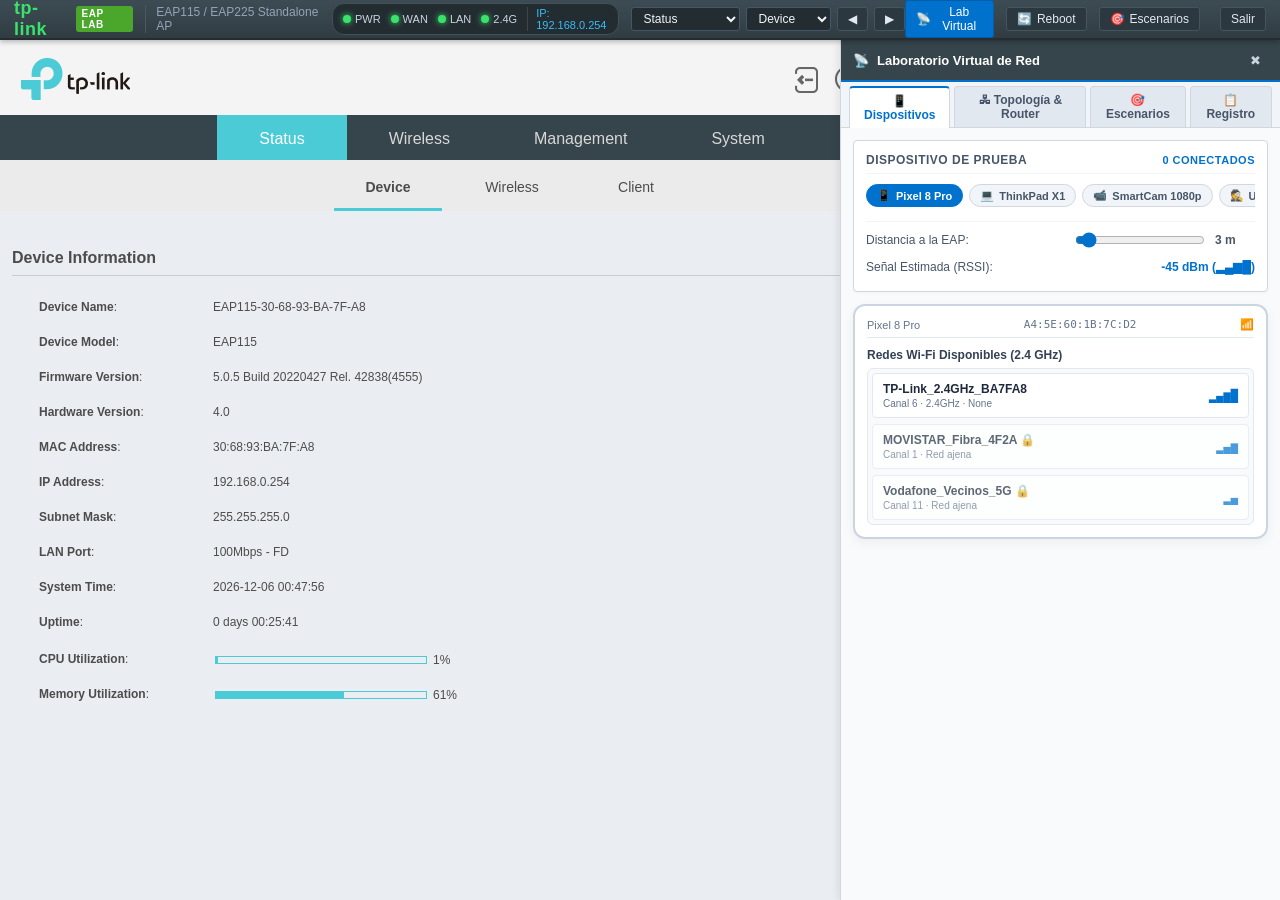
==== index.html @ 1182347f "Initial commit: TP-Link EAP Virtual Wireless Lab & Simulator (GitHub Pages ready)" ====
<!DOCTYPE html>
<html lang="es">
<head>
  <meta charset="utf-8">
  <title>TP-Link EAP Management &amp; Virtual Wireless Lab</title>
  <meta name="viewport" content="width=device-width, initial-scale=1">
  <link rel="stylesheet" href="simulator.css">
  <meta name="description" content="Simulador interactivo completo de Punto de Acceso TP-Link EAP con laboratorio de red virtual, clientes Wi-Fi, topología y diagnóstico.">
</head>
<body>

  <!-- =========================================================================
       Top Management Bar (TP-Link Omada Style)
       ========================================================================= -->
  <header id="top-bar">
    <div class="brand-section">
      <div class="brand-logo">
        <span style="color:#39e36b;font-size:18px;">tp-link</span>
        <span class="logo-badge">EAP LAB</span>
      </div>
      <div class="model-badge">EAP115 / EAP225 Standalone AP</div>
    </div>

    <!-- Center LED cluster & Live status -->
    <div class="bar-center">
      <div class="led-cluster" title="Estado de LEDs del Hardware EAP y Router">
        <div class="led-item"><i class="led-dot green" id="led-pwr"></i> PWR</div>
        <div class="led-item"><i class="led-dot green" id="led-wan"></i> WAN</div>
        <div class="led-item"><i class="led-dot green" id="led-lan"></i> LAN</div>
        <div class="led-item"><i class="led-dot green" id="led-wifi"></i> 2.4G</div>
        <div class="led-item" style="border-left:1px solid #444;padding-left:8px;color:#38bdf8;" id="bar-ap-ip">IP: 192.168.0.254</div>
      </div>

      <!-- Quick Page Navigation Dropdowns -->
      <div class="nav-controls">
        <select id="sel-group" class="top-select" title="Seleccionar Grupo de Configuración"></select>
        <select id="sel-page" class="top-select" title="Seleccionar Página"></select>
        <button id="btn-prev-page" class="top-btn" title="Página Anterior">◀</button>
        <button id="btn-next-page" class="top-btn" title="Página Siguiente">▶</button>
      </div>
    </div>

    <!-- Right Actions -->
    <div class="brand-section">
      <button id="btn-toggle-sim" class="top-btn primary" title="Alternar panel del Laboratorio Virtual">
        <span>📡</span> <span>Lab Virtual</span>
      </button>
      <button id="btn-top-reboot" class="top-btn" title="Reiniciar Punto de Acceso">
        <span>🔄</span> <span>Reboot</span>
      </button>
      <button id="btn-scenarios" class="top-btn" title="Cargar Escenarios Predefinidos">
        <span>🎯</span> <span>Escenarios</span>
      </button>
      <button id="btn-logout" class="top-btn danger" style="margin-left:8px;" title="Cerrar sesión de administración">
        <span>Salir</span>
      </button>
    </div>
  </header>

  <!-- =========================================================================
       Main Application Container
       ========================================================================= -->
  <main id="app-container">
    <!-- EAP Original Web Interface Viewport -->
    <section id="eap-frame-container">
      <iframe id="eap-frame" title="TP-Link EAP Management Console" sandbox="allow-scripts allow-same-origin allow-forms allow-modals"></iframe>
    </section>

    <!-- Virtual Wireless Lab & Simulator Side Panel -->
    <aside id="sim-container">
      <!-- Simulator Header -->
      <div class="sim-header">
        <div class="sim-title">
          <span>📡</span>
          <span>Laboratorio Virtual de Red</span>
        </div>
        <div class="sim-header-actions">
          <button id="sim-btn-collapse" class="sim-icon-btn" title="Ocultar panel">✖</button>
        </div>
      </div>

      <!-- Simulator Tabs -->
      <nav class="sim-tabs">
        <button class="sim-tab-btn active" data-tab="clients">📱 Dispositivos</button>
        <button class="sim-tab-btn" data-tab="topology">🖧 Topología &amp; Router</button>
        <button class="sim-tab-btn" data-tab="scenarios">🎯 Escenarios</button>
        <button class="sim-tab-btn" data-tab="logs">📋 Registro</button>
      </nav>

      <!-- Simulator Body Content -->
      <div class="sim-body">
        
        <!-- ===================================================================
             TAB 1: CLIENTS & VIRTUAL DEVICES
             =================================================================== -->
        <div id="tab-clients" class="tab-pane active">
          <!-- Device Pills Selector -->
          <div class="sim-card">
            <div class="sim-card-header">
              <span>Dispositivo de Prueba</span>
              <span id="badge-active-clients" style="color:var(--tpl-primary);font-size:11px;">0 Conectados</span>
            </div>
            <div class="dev-selector" id="dev-pills-container">
              <!-- Rendered dynamically -->
            </div>

            <!-- Distance Slider for selected device -->
            <div class="sim-row" style="margin-top:6px;border-top:1px solid #f1f5f9;padding-top:8px;">
              <span>Distancia a la EAP:</span>
              <div style="display:flex;align-items:center;gap:8px;">
                <input type="range" id="dev-distance-slider" min="1" max="40" value="3" class="sim-range">
                <span id="dev-distance-val" style="font-weight:bold;width:40px;">3 m</span>
              </div>
            </div>
            <div class="sim-row">
              <span>Señal Estimada (RSSI):</span>
              <span id="dev-rssi-val" style="font-weight:bold;color:var(--tpl-primary);">-42 dBm (100%)</span>
            </div>
          </div>

          <!-- Virtual Phone / Client Screen -->
          <div class="virtual-phone" style="margin-top:12px;">
            <div class="phone-status-bar">
              <span id="vphone-name">Pixel 8 Pro</span>
              <span id="vphone-mac" style="font-family:monospace;">A4:5E:60:1B:7C:D2</span>
              <span id="vphone-wifi-icon">📶</span>
            </div>

            <div style="font-size:12px;font-weight:bold;margin-bottom:6px;color:#334155;">
              Redes Wi-Fi Disponibles (2.4 GHz)
            </div>

            <!-- WiFi Networks List -->
            <div class="wifi-list" id="wifi-networks-list">
              <!-- Populated dynamically -->
            </div>

            <!-- Selected Network Connection Card -->
            <div id="conn-details-card" class="conn-card status-warn" style="display:none;margin-top:10px;">
              <!-- Populated dynamically -->
            </div>

            <!-- Diagnostic Utilities: Ping & Speed Test -->
            <div id="dev-diag-box" style="margin-top:12px;display:none;">
              <div class="sim-card-header">
                <span>Herramientas de Diagnóstico</span>
              </div>
              <div class="diag-actions">
                <button id="btn-ping-gw" class="sim-btn" title="Ping al Gateway 192.168.0.1">Ping Router</button>
                <button id="btn-ping-ap" class="sim-btn" title="Ping a la EAP 192.168.0.254">Ping EAP</button>
                <button id="btn-ping-inet" class="sim-btn" title="Ping a Internet 8.8.8.8">Ping 8.8.8.8</button>
                <button id="btn-speedtest" class="sim-btn green" title="Test de velocidad">Speedtest</button>
              </div>
              <div id="diag-output-box" class="sim-log-wrap" style="margin-top:8px;display:none;"></div>
            </div>
          </div>
        </div>

        <!-- ===================================================================
             TAB 2: TOPOLOGY & ROUTER GATEWAY
             =================================================================== -->
        <div id="tab-topology" class="tab-pane" style="display:none;">
          <div class="sim-card">
            <div class="sim-card-header">
              <span>Topología del Laboratorio</span>
            </div>
            <div class="topology-wrap" id="topology-diagram">
              <!-- SVG Topology Diagram will be rendered dynamically -->
            </div>
          </div>

          <div class="sim-card" style="margin-top:12px;">
            <div class="sim-card-header">
              <span>Configuración del Router (Gateway)</span>
            </div>
            <div class="sim-row">
              <span>IP del Router (Gateway):</span>
              <input type="text" id="rt-ip-input" class="sim-input" style="width:130px;" value="192.168.0.1">
            </div>
            <div class="sim-row">
              <span>Enlace WAN (Internet):</span>
              <label style="display:flex;align-items:center;gap:6px;cursor:pointer;">
                <input type="checkbox" id="rt-wan-toggle" checked> <b id="rt-wan-status" style="color:var(--tpl-green);">Online</b>
              </label>
            </div>
            <div class="sim-row">
              <span>Servidor DHCP:</span>
              <label style="display:flex;align-items:center;gap:6px;cursor:pointer;">
                <input type="checkbox" id="rt-dhcp-toggle" checked> <b id="rt-dhcp-status" style="color:var(--tpl-green);">Habilitado</b>
              </label>
            </div>
            <div class="sim-row">
              <span>VLANs en Enlace Troncal:</span>
              <input type="text" id="rt-vlan-input" class="sim-input" style="width:130px;" value="0, 1, 10, 20">
            </div>
            <div style="margin-top:10px;text-align:right;">
              <button id="btn-save-router" class="sim-btn primary">Guardar Parámetros</button>
            </div>
          </div>
        </div>

        <!-- ===================================================================
             TAB 3: PRESET SCENARIOS
             =================================================================== -->
        <div id="tab-scenarios" class="tab-pane" style="display:none;">
          <div class="sim-card">
            <div class="sim-card-header">
              <span>Escenarios Prácticos de Laboratorio</span>
            </div>
            <p style="font-size:12px;color:#64748b;margin:0 0 10px;">
              Seleccione un escenario para aplicar instantáneamente topologías reales de aprendizaje o diagnóstico:
            </p>
            <div id="scenarios-list" style="display:flex;flex-direction:column;gap:8px;">
              <!-- Populated dynamically -->
            </div>
          </div>
        </div>

        <!-- ===================================================================
             TAB 4: SYSLOG & EVENT STREAM
             =================================================================== -->
        <div id="tab-logs" class="tab-pane" style="display:none;">
          <div class="sim-card">
            <div class="sim-card-header">
              <span>Registro de Eventos en Tiempo Real</span>
              <button id="btn-clear-sim-logs" class="sim-btn" style="padding:2px 8px;font-size:10px;">Limpiar</button>
            </div>
            <div class="sim-log-wrap" id="sim-live-log-box" style="max-height:340px;">
              <!-- Populated dynamically -->
            </div>
          </div>
        </div>

      </div>
    </aside>
  </main>

  <!-- Floating Pill button to reopen simulator when collapsed -->
  <button id="sim-toggle-pill">
    <span>📡</span>
    <span>Abrir Lab Virtual</span>
    <span id="pill-client-count" style="background:#fff;color:var(--tpl-primary);border-radius:10px;padding:1px 6px;font-size:11px;">0</span>
  </button>

  <!-- =========================================================================
       Rebooting Progress Modal (TP-Link Look)
       ========================================================================= -->
  <div id="reboot-modal-overlay" class="tpl-modal-overlay" style="display:none;">
    <div class="tpl-modal" style="width:440px;">
      <div class="tpl-modal-header">
        <span>Reiniciando el Punto de Acceso...</span>
      </div>
      <div class="tpl-modal-body reboot-progress-wrap">
        <p style="margin:0 0 8px;font-weight:600;color:#333;">Espere mientras el dispositivo se reinicia.</p>
        <p style="margin:0;font-size:12px;color:#666;">No apague el equipo durante este proceso.</p>
        <div class="reboot-bar-container">
          <div class="reboot-bar-val" id="reboot-progress-bar"></div>
        </div>
        <div id="reboot-percent-text" style="font-weight:bold;color:var(--tpl-primary);font-size:13px;">0%</div>
      </div>
    </div>
  </div>

  <!-- =========================================================================
       Authentication Login Overlay
       ========================================================================= -->
  <div id="auth-overlay" style="display:none;">
    <div class="auth-card">
      <div class="auth-card-head">
        <span style="font-size:20px;">🛡️</span>
        <div>
          <div style="font-weight:bold;font-size:15px;">TP-Link EAP Management</div>
          <div style="font-size:11px;color:#94a3b8;">Inicio de sesión seguro</div>
        </div>
      </div>
      <div class="auth-card-body">
        <div class="auth-input-group">
          <label for="auth-username">Usuario:</label>
          <input type="text" id="auth-username" value="admin" autocomplete="off">
        </div>
        <div class="auth-input-group">
          <label for="auth-password">Contraseña:</label>
          <input type="password" id="auth-password" value="admin">
        </div>
        <div id="auth-msg" class="auth-msg"></div>
        <div class="auth-actions">
          <button id="btn-login" class="sim-btn primary" style="flex:1;padding:8px;">Iniciar Sesión</button>
        </div>
        <div style="margin-top:12px;font-size:11px;color:#64748b;text-align:center;">
          Credenciales predeterminadas: <b>admin / admin</b>
        </div>
      </div>
    </div>
  </div>

  <!-- Load EAP Raw Pages and Simulator Core -->
  <script src="eap_pages.js"></script>
  <script src="simulator.js"></script>

  <!-- =========================================================================
       Main Application Orchestrator Script
       ========================================================================= -->
  <script>
    (function() {
      'use strict';

      const EAP = window.EAPEngine;
      const P = window.EAP_PAGES || [];

      let currentPageIndex = 0;
      let activeClientId = 'phone';

      const iframe = document.getElementById('eap-frame');
      const selGroup = document.getElementById('sel-group');
      const selPage = document.getElementById('sel-page');
      const simContainer = document.getElementById('sim-container');
      const simTogglePill = document.getElementById('sim-toggle-pill');

      // -----------------------------------------------------------------------
      // 1. Navigation Setup
      // -----------------------------------------------------------------------
      const groups = [];
      P.forEach(p => {
        if (!groups.includes(p.g)) groups.push(p.g);
      });

      groups.forEach(g => {
        const opt = document.createElement('option');
        opt.value = g;
        opt.textContent = g;
        selGroup.appendChild(opt);
      });

      function populatePagesDropdown(group) {
        selPage.innerHTML = '';
        P.forEach((p, idx) => {
          if (p.g === group) {
            const opt = document.createElement('option');
            opt.value = idx;
            opt.textContent = p.n;
            selPage.appendChild(opt);
          }
        });
      }

      function navigateToPage(idx) {
        if (idx < 0 || idx >= P.length) return;
        currentPageIndex = idx;
        const page = P[idx];

        selGroup.value = page.g;
        populatePagesDropdown(page.g);
        selPage.value = idx;

        // Inject the page HTML along with our dynamic bridge script
        const rawHtml = page.h;
        const bridgeScript = `<script>window.__PAGE_INDEX = ${idx}; ${EAP.getIframeEngineScript()}<\/script>`;

        const closingBodyIdx = rawHtml.lastIndexOf('</body>');
        const enrichedHtml = closingBodyIdx < 0
          ? rawHtml + bridgeScript
          : rawHtml.slice(0, closingBodyIdx) + bridgeScript + rawHtml.slice(closingBodyIdx);

        iframe.srcdoc = enrichedHtml;
        try {
          history.replaceState(null, '', '#' + idx);
        } catch(e) {}
      }

      window.navigateToPage = navigateToPage;

      selGroup.onchange = () => {
        const firstIdx = P.findIndex(p => p.g === selGroup.value);
        if (firstIdx >= 0) navigateToPage(firstIdx);
      };

      selPage.onchange = () => {
        navigateToPage(parseInt(selPage.value, 10));
      };

      document.getElementById('btn-prev-page').onclick = () => navigateToPage(currentPageIndex - 1);
      document.getElementById('btn-next-page').onclick = () => navigateToPage(currentPageIndex + 1);

      // -----------------------------------------------------------------------
      // 2. Simulator Panel & Tabs Toggle
      // -----------------------------------------------------------------------
      function toggleSimulator(show) {
        const willShow = show !== undefined ? show : simContainer.classList.contains('collapsed');
        if (willShow) {
          simContainer.classList.remove('collapsed');
          simTogglePill.classList.remove('visible');
        } else {
          simContainer.classList.add('collapsed');
          simTogglePill.classList.add('visible');
        }
      }

      document.getElementById('btn-toggle-sim').onclick = () => toggleSimulator();
      document.getElementById('sim-btn-collapse').onclick = () => toggleSimulator(false);
      simTogglePill.onclick = () => toggleSimulator(true);

      const tabButtons = document.querySelectorAll('.sim-tab-btn');
      const tabPanes = document.querySelectorAll('.tab-pane');

      tabButtons.forEach(btn => {
        btn.onclick = () => {
          tabButtons.forEach(b => b.classList.remove('active'));
          tabPanes.forEach(p => p.style.display = 'none');

          btn.classList.add('active');
          const targetTab = btn.dataset.tab;
          const targetPane = document.getElementById('tab-' + targetTab);
          if (targetPane) targetPane.style.display = 'block';
        };
      });

      // -----------------------------------------------------------------------
      // 3. Render Virtual Devices (Tab 1)
      // -----------------------------------------------------------------------
      function renderDeviceSelector() {
        const state = EAP.getState();
        const container = document.getElementById('dev-pills-container');
        container.innerHTML = '';

        state.clients.forEach(c => {
          const pill = document.createElement('button');
          pill.className = `dev-pill ${c.id === activeClientId ? 'active' : ''} ${c.status === 'connected' ? 'connected' : ''}`;
          const icon = c.type === 'phone' ? '📱' : c.type === 'laptop' ? '💻' : c.type === 'iot' ? '📹' : '🕵️';
          pill.innerHTML = `<span>${icon}</span> <span>${c.name}</span>`;
          pill.onclick = () => {
            activeClientId = c.id;
            renderDeviceSelector();
            renderSelectedDeviceView();
          };
          container.appendChild(pill);
        });

        // Add client button
        const addPill = document.createElement('button');
        addPill.className = 'dev-pill';
        addPill.innerHTML = `<span>➕</span> <span>Añadir</span>`;
        addPill.onclick = () => {
          const name = prompt('Nombre del nuevo dispositivo:', 'Dispositivo-Wifi');
          if (!name) return;
          const randomMac = '52:54:00:' + Array.from({length:3}, () => Math.floor(Math.random()*256).toString(16).padStart(2,'0').toUpperCase()).join(':');
          state.clients.push({
            id: 'dev-' + Date.now(),
            name: name,
            type: 'phone',
            mac: randomMac,
            distance: 4,
            connectedSSID: null,
            ip: null,
            status: 'disconnected'
          });
          EAP.persistState();
          EAP.triggerSync();
        };
        container.appendChild(addPill);
      }

      function renderSelectedDeviceView() {
        const state = EAP.getState();
        const client = state.clients.find(c => c.id === activeClientId) || state.clients[0];
        if (!client) return;
        activeClientId = client.id;

        document.getElementById('vphone-name').textContent = client.name;
        document.getElementById('vphone-mac').textContent = client.mac;

        // Distance & RSSI
        const distSlider = document.getElementById('dev-distance-slider');
        const distVal = document.getElementById('dev-distance-val');
        const rssiVal = document.getElementById('dev-rssi-val');

        distSlider.value = client.distance;
        distVal.textContent = client.distance + ' m';
        const rssi = EAP.calcRSSI(client.distance);
        const bars = EAP.getSignalBars(rssi);
        const barIcons = [' ', '▂', '▂▄', '▂▄▆', '▂▄▆█'][bars];
        rssiVal.textContent = `${rssi} dBm (${barIcons})`;

        distSlider.oninput = () => {
          client.distance = parseInt(distSlider.value, 10);
          distVal.textContent = client.distance + ' m';
          const r = EAP.calcRSSI(client.distance);
          const b = EAP.getSignalBars(r);
          rssiVal.textContent = `${r} dBm (${[' ', '▂', '▂▄', '▂▄▆', '▂▄▆█'][b]})`;
          EAP.persistState();
          if (client.status === 'connected' && r < -85) {
            EAP.reevaluateAllClients();
          }
        };

        // Render Wi-Fi Scan list
        const wifiList = document.getElementById('wifi-networks-list');
        wifiList.innerHTML = '';

        // Add EAP broadcasted SSIDs
        const broadcastedSSIDs = state.wireless.ssids.filter(s => s.bcast && state.wireless.radio24);
        
        broadcastedSSIDs.forEach(s => {
          const isConnected = client.connectedSSID === s.name && (client.status === 'connected' || client.status === 'noinet');
          const item = document.createElement('div');
          item.className = `wifi-item ${isConnected ? 'connected' : ''}`;
          item.innerHTML = `
            <div class="ssid-info">
              <span class="ssid-name">
                ${isConnected ? '<b style="color:var(--tpl-green)">✓</b> ' : ''}${s.name}
                ${s.sec !== 'None' ? '🔒' : ''}
              </span>
              <span class="ssid-extra">Canal ${state.wireless.channel} · 2.4GHz · ${s.sec} ${s.vlan ? '· VLAN ' + s.vlan : ''}</span>
            </div>
            <div class="wifi-signal-bars" title="Señal">${barIcons}</div>
          `;
          item.onclick = () => promptConnectToSSID(client, s);
          wifiList.appendChild(item);
        });

        // Add Simulated Neighbor Networks for realism
        const neighborNetworks = [
          { name: 'MOVISTAR_Fibra_4F2A', sec: 'WPA2', bars: '▂▄▆', channel: 1 },
          { name: 'Vodafone_Vecinos_5G', sec: 'WPA2', bars: '▂▄', channel: 11 }
        ];
        neighborNetworks.forEach(n => {
          const item = document.createElement('div');
          item.className = 'wifi-item';
          item.style.opacity = '0.7';
          item.innerHTML = `
            <div class="ssid-info">
              <span class="ssid-name">${n.name} 🔒</span>
              <span class="ssid-extra">Canal ${n.channel} · Red ajena</span>
            </div>
            <div class="wifi-signal-bars">${n.bars}</div>
          `;
          item.onclick = () => alert('Esta es una red externa de prueba fuera del alcance de la EAP.');
          wifiList.appendChild(item);
        });

        // Connection Details Card
        const connCard = document.getElementById('conn-details-card');
        const diagBox = document.getElementById('dev-diag-box');

        if (client.status === 'connected') {
          connCard.style.display = 'block';
          connCard.className = 'conn-card status-ok';
          connCard.innerHTML = `
            <div style="display:flex;justify-content:space-between;align-items:center;">
              <b>🟢 Conectado a "${client.connectedSSID}"</b>
              <button class="sim-btn danger" style="padding:2px 8px;font-size:11px;" id="btn-disconnect-active">Desconectar</button>
            </div>
            <div class="conn-stats-grid">
              <div class="conn-stat-item"><span>IP Asignada:</span> <b>${client.ip}</b></div>
              <div class="conn-stat-item"><span>Gateway:</span> <b>${client.gateway}</b></div>
              <div class="conn-stat-item"><span>Velocidad:</span> <b>${EAP.calcRate(rssi)}</b></div>
              <div class="conn-stat-item"><span>Tráfico:</span> <b>${EAP.formatBytes(client.rxBytes + client.txBytes)}</b></div>
            </div>
          `;
          diagBox.style.display = 'block';
          document.getElementById('btn-disconnect-active').onclick = () => {
            EAP.disconnectClient(client.id);
          };
        } else if (client.status === 'noinet') {
          connCard.style.display = 'block';
          connCard.className = 'conn-card status-warn';
          connCard.innerHTML = `
            <div style="display:flex;justify-content:space-between;align-items:center;">
              <b>🟡 Conectado sin Internet (WAN Caída)</b>
              <button class="sim-btn danger" style="padding:2px 8px;font-size:11px;" id="btn-disconnect-active">Desconectar</button>
            </div>
            <div style="font-size:11px;margin-top:4px;">IP: ${client.ip} · La LAN funciona pero no hay salida WAN en el router.</div>
          `;
          diagBox.style.display = 'block';
          document.getElementById('btn-disconnect-active').onclick = () => EAP.disconnectClient(client.id);
        } else if (client.status === 'noip' || client.status === 'blocked' || client.status === 'fail') {
          connCard.style.display = 'block';
          connCard.className = 'conn-card status-fail';
          connCard.innerHTML = `
            <b>🔴 Fallo de Conexión</b>
            <div style="font-size:11px;margin-top:4px;">${client.lastError || 'No se pudo establecer la conexión'}</div>
          `;
          diagBox.style.display = 'none';
        } else {
          connCard.style.display = 'none';
          diagBox.style.display = 'none';
        }

        // Active clients counter badge
        const connectedCount = state.clients.filter(c => c.status === 'connected' || c.status === 'noinet').length;
        document.getElementById('badge-active-clients').textContent = `${connectedCount} Conectado${connectedCount === 1 ? '' : 's'}`;
        document.getElementById('pill-client-count').textContent = connectedCount;
      }

      function promptConnectToSSID(client, ssid) {
        if (client.status === 'connected' && client.connectedSSID === ssid.name) {
          if (confirm(`El dispositivo ya está conectado a "${ssid.name}". ¿Desea desconectarlo?`)) {
            EAP.disconnectClient(client.id);
          }
          return;
        }

        let enteredPassword = '';
        if (ssid.sec !== 'None') {
          enteredPassword = prompt(`Ingrese la contraseña de seguridad para "${ssid.name}":`, ssid.pass || '');
          if (enteredPassword === null) return;
        }

        const res = EAP.attemptConnect(client.id, ssid.name, enteredPassword);
        if (res.status === 'connected') {
          alert(`¡Conexión establecida con éxito!\nIP asignada por DHCP: ${res.ip}`);
        } else if (res.status === 'noinet') {
          alert(`Conectado a la red "${ssid.name}".\nAdvertencia: El enlace WAN del router está inactivo (sin acceso a Internet).`);
        } else {
          alert(`Error al conectar con "${ssid.name}":\n${res.error}`);
        }
      }

      // -----------------------------------------------------------------------
      // 4. Diagnostic Utilities (Ping & Speedtest)
      // -----------------------------------------------------------------------
      const diagOutput = document.getElementById('diag-output-box');

      function printDiag(msg, type = 'ok') {
        diagOutput.style.display = 'block';
        const color = type === 'ok' ? '#4ade80' : type === 'warn' ? '#facc15' : '#f87171';
        diagOutput.innerHTML += `<div style="color:${color}">${msg}</div>`;
        diagOutput.scrollTop = diagOutput.scrollHeight;
      }

      document.getElementById('btn-ping-gw').onclick = () => {
        diagOutput.innerHTML = '';
        const state = EAP.getState();
        printDiag(`Haciendo ping a ${state.router.ip} con 32 bytes de datos:`, 'warn');
        setTimeout(() => {
          const res = EAP.runPing(activeClientId, state.router.ip);
          printDiag(res.ok ? res.msg : `Error: ${res.error}`, res.ok ? 'ok' : 'err');
        }, 300);
      };

      document.getElementById('btn-ping-ap').onclick = () => {
        diagOutput.innerHTML = '';
        const state = EAP.getState();
        printDiag(`Haciendo ping a la EAP (${state.device.ip}):`, 'warn');
        setTimeout(() => {
          const res = EAP.runPing(activeClientId, state.device.ip);
          printDiag(res.ok ? res.msg : `Error: ${res.error}`, res.ok ? 'ok' : 'err');
        }, 200);
      };

      document.getElementById('btn-ping-inet').onclick = () => {
        diagOutput.innerHTML = '';
        printDiag('Haciendo ping a Internet (8.8.8.8 DNS Google):', 'warn');
        setTimeout(() => {
          const res = EAP.runPing(activeClientId, '8.8.8.8');
          printDiag(res.ok ? res.msg : `Error: ${res.error}`, res.ok ? 'ok' : 'err');
        }, 400);
      };

      document.getElementById('btn-speedtest').onclick = () => {
        diagOutput.innerHTML = '';
        printDiag('Iniciando Speedtest de enlace...', 'warn');
        setTimeout(() => {
          const res = EAP.runSpeedtest(activeClientId);
          if (res.ok) {
            printDiag(`Latencia: ${res.ping} ms`, 'ok');
            printDiag(`Descarga: ${res.down} Mbps`, 'ok');
            printDiag(`Subida: ${res.up} Mbps`, 'ok');
          } else {
            printDiag(`Error: ${res.error}`, 'err');
          }
        }, 600);
      };

      // -----------------------------------------------------------------------
      // 5. Topology Diagram & Router Controls (Tab 2)
      // -----------------------------------------------------------------------
      function renderTopology() {
        const state = EAP.getState();
        const container = document.getElementById('topology-diagram');

        const wanColor = state.router.wanOnline ? '#39e36b' : '#f43f5e';
        const apColor = state.wireless.radio24 ? '#0072ce' : '#64748b';
        const connectedClients = state.clients.filter(c => c.status === 'connected' || c.status === 'noinet');
        const clientColor = connectedClients.length > 0 ? '#39e36b' : '#94a3b8';

        container.innerHTML = `
          <svg viewBox="0 0 400 120" width="100%" height="120" style="display:block;">
            <defs>
              <linearGradient id="wanGrad" x1="0" y1="0" x2="1" y2="0">
                <stop offset="0%" stop-color="${wanColor}"/>
                <stop offset="100%" stop-color="${wanColor}"/>
              </linearGradient>
            </defs>

            <!-- Link Lines -->
            <line x1="50" y1="60" x2="140" y2="60" stroke="${wanColor}" stroke-width="3" stroke-dasharray="${state.router.wanOnline ? 'none' : '4,4'}"/>
            <line x1="180" y1="60" x2="250" y2="60" stroke="#0072ce" stroke-width="3"/>
            <line x1="290" y1="60" x2="350" y2="60" stroke="${clientColor}" stroke-width="2" stroke-dasharray="3,3"/>

            <!-- Cloud / Internet -->
            <circle cx="50" cy="60" r="22" fill="#232f35" stroke="${wanColor}" stroke-width="2"/>
            <text x="50" y="58" fill="#fff" font-size="16" text-anchor="middle">☁️</text>
            <text x="50" y="94" fill="#64748b" font-size="10" text-anchor="middle">Internet</text>

            <!-- Router -->
            <rect x="140" y="42" width="40" height="36" rx="4" fill="#232f35" stroke="#475569" stroke-width="2"/>
            <circle cx="150" cy="52" r="2.5" fill="${wanColor}"/>
            <circle cx="160" cy="52" r="2.5" fill="#39e36b"/>
            <circle cx="170" cy="52" r="2.5" fill="${state.router.dhcpEnabled ? '#39e36b' : '#f5b942'}"/>
            <text x="160" y="70" fill="#cbd5e1" font-size="9" text-anchor="middle">Router</text>
            <text x="160" y="94" fill="#64748b" font-size="10" text-anchor="middle">${state.router.ip}</text>

            <!-- EAP AP -->
            <rect x="250" y="40" width="42" height="40" rx="20" fill="#232f35" stroke="${apColor}" stroke-width="2.5"/>
            <text x="271" y="65" fill="#38bdf8" font-size="18" text-anchor="middle">📡</text>
            <text x="271" y="94" fill="#64748b" font-size="10" text-anchor="middle">${state.device.ip}</text>

            <!-- Connected Clients -->
            <circle cx="350" cy="60" r="20" fill="#232f35" stroke="${clientColor}" stroke-width="2"/>
            <text x="350" y="65" fill="#fff" font-size="14" text-anchor="middle">📱</text>
            <text x="350" y="94" fill="#64748b" font-size="10" text-anchor="middle">${connectedClients.length} Clientes</text>
          </svg>
        `;

        // Update Router inputs
        document.getElementById('rt-ip-input').value = state.router.ip;
        document.getElementById('rt-wan-toggle').checked = state.router.wanOnline;
        document.getElementById('rt-wan-status').textContent = state.router.wanOnline ? 'Online' : 'Offline';
        document.getElementById('rt-wan-status').style.color = state.router.wanOnline ? 'var(--tpl-green)' : 'var(--tpl-red)';

        document.getElementById('rt-dhcp-toggle').checked = state.router.dhcpEnabled;
        document.getElementById('rt-dhcp-status').textContent = state.router.dhcpEnabled ? 'Habilitado' : 'Deshabilitado';
        document.getElementById('rt-dhcp-status').style.color = state.router.dhcpEnabled ? 'var(--tpl-green)' : 'var(--tpl-red)';

        document.getElementById('rt-vlan-input').value = state.router.allowedVlans;
      }

      document.getElementById('btn-save-router').onclick = () => {
        const state = EAP.getState();
        state.router.ip = document.getElementById('rt-ip-input').value.trim();
        state.router.wanOnline = document.getElementById('rt-wan-toggle').checked;
        state.router.dhcpEnabled = document.getElementById('rt-dhcp-toggle').checked;
        state.router.allowedVlans = document.getElementById('rt-vlan-input').value.trim();
        EAP.persistState();
        EAP.reevaluateAllClients();
        alert('Parámetros del router guardados correctamente.');
      };

      // -----------------------------------------------------------------------
      // 6. Preset Scenarios (Tab 3)
      // -----------------------------------------------------------------------
      function renderScenarios() {
        const list = document.getElementById('scenarios-list');
        list.innerHTML = '';

        Object.keys(EAP.scenarios).forEach(key => {
          const sc = EAP.scenarios[key];
          const card = document.createElement('div');
          card.style.cssText = 'background:#fff;border:1px solid #cbd5e1;border-radius:4px;padding:10px;cursor:pointer;';
          card.innerHTML = `
            <div style="display:flex;justify-content:space-between;align-items:center;">
              <b style="color:var(--tpl-primary);font-size:12px;">${sc.name}</b>
              <button class="sim-btn primary" style="padding:2px 8px;font-size:11px;">Cargar</button>
            </div>
            <div style="font-size:11px;color:#64748b;margin-top:4px;">${sc.desc}</div>
          `;
          card.onclick = () => {
            sc.apply();
            navigateToPage(currentPageIndex);
            alert(`Escenario "${sc.name}" aplicado con éxito.`);
          };
          list.appendChild(card);
        });
      }

      document.getElementById('btn-scenarios').onclick = () => {
        toggleSimulator(true);
        document.querySelector('[data-tab="scenarios"]').click();
      };

      // -----------------------------------------------------------------------
      // 7. Syslog Console (Tab 4)
      // -----------------------------------------------------------------------
      function renderSyslogs() {
        const state = EAP.getState();
        const box = document.getElementById('sim-live-log-box');
        box.innerHTML = state.logs.map(l => {
          const cls = l.level === 'WARNING' ? 'log-warn' : l.level === 'ERROR' ? 'log-err' : 'log-ok';
          return `<div><span class="log-time">[${l.time.split(' ')[1]}]</span> <span class="${cls}">[${l.type}]</span> ${l.msg}</div>`;
        }).join('');
      }

      document.getElementById('btn-clear-sim-logs').onclick = () => {
        EAP.getState().logs = [];
        EAP.persistState();
        renderSyslogs();
      };

      // -----------------------------------------------------------------------
      // 8. Hardware LED & Top Bar Sync
      // -----------------------------------------------------------------------
      function syncTopBar() {
        const state = EAP.getState();
        document.getElementById('bar-ap-ip').textContent = `IP: ${state.device.ip}`;

        const ledWan = document.getElementById('led-wan');
        ledWan.className = state.router.wanOnline ? 'led-dot green' : 'led-dot red';

        const ledWifi = document.getElementById('led-wifi');
        ledWifi.className = state.wireless.radio24 ? 'led-dot green' : 'led-dot';
      }

      // -----------------------------------------------------------------------
      // 9. Reboot Progress Sequence
      // -----------------------------------------------------------------------
      window.triggerRebootSequence = function(isReset = false) {
        const overlay = document.getElementById('reboot-modal-overlay');
        const bar = document.getElementById('reboot-progress-bar');
        const text = document.getElementById('reboot-percent-text');

        overlay.style.display = 'flex';
        let progress = 0;
        bar.style.width = '0%';
        text.textContent = '0%';

        // Disconnect clients temporarily
        EAP.getState().clients.forEach(c => { c.status = 'disconnected'; });
        EAP.triggerSync();

        const interval = setInterval(() => {
          progress += 5;
          bar.style.width = progress + '%';
          text.textContent = progress + '%';

          if (progress >= 100) {
            clearInterval(interval);
            setTimeout(() => {
              overlay.style.display = 'none';
              EAP.addSysLog('SYSTEM', 'INFO', isReset ? 'Factory Reset completed' : 'AP Reboot completed successfully');
              EAP.getState().device.uptimeSec = 0;
              EAP.persistState();
              navigateToPage(0);
              EAP.reevaluateAllClients();
            }, 600);
          }
        }, 150);
      };

      document.getElementById('btn-top-reboot').onclick = () => {
        if (confirm('¿Reiniciar el Punto de Acceso TP-Link EAP?')) {
          window.triggerRebootSequence();
        }
      };

      // -----------------------------------------------------------------------
      // 10. Authentication & Session
      // -----------------------------------------------------------------------
      const authOverlay = document.getElementById('auth-overlay');
      const authMsg = document.getElementById('auth-msg');

      function checkSession() {
        const s = EAP.getState();
        if (!s.session) {
          authOverlay.style.display = 'flex';
        } else {
          authOverlay.style.display = 'none';
          const hashIdx = parseInt(location.hash.slice(1), 10);
          navigateToPage(isNaN(hashIdx) ? 0 : hashIdx);
        }
      }

      document.getElementById('btn-login').onclick = () => {
        const u = document.getElementById('auth-username').value.trim();
        const p = document.getElementById('auth-password').value;
        const s = EAP.getState();

        if (s.users[u] && s.users[u] === p) {
          s.session = u;
          EAP.persistState();
          authOverlay.style.display = 'none';
          EAP.addSysLog('AUTH', 'INFO', `User "${u}" logged in`);
          navigateToPage(0);
        } else {
          authMsg.textContent = 'Usuario o contraseña incorrectos.';
        }
      };

      document.getElementById('btn-logout').onclick = () => {
        const s = EAP.getState();
        s.session = null;
        EAP.persistState();
        authOverlay.style.display = 'flex';
        iframe.srcdoc = '';
      };

      // -----------------------------------------------------------------------
      // 11. Initial Reactive Subscriptions & Launch
      // -----------------------------------------------------------------------
      EAP.onSync(() => {
        renderDeviceSelector();
        renderSelectedDeviceView();
        renderTopology();
        renderSyslogs();
        syncTopBar();
      });

      renderDeviceSelector();
      renderSelectedDeviceView();
      renderTopology();
      renderScenarios();
      renderSyslogs();
      syncTopBar();
      checkSession();

    })();
  </script>
</body>
</html>
---- simulator.css ----
/* ==========================================================================
   TP-Link EAP Virtual Wireless Lab & Simulator - Stylesheet
   Design Language: TP-Link EAP / Omada Professional Corporate UI
   ========================================================================== */

:root {
  --tpl-dark: #36444b;
  --tpl-dark-hover: #2b363c;
  --tpl-header-bg: #232f35;
  --tpl-primary: #0072ce;
  --tpl-primary-hover: #005ea6;
  --tpl-green: #4aa72c;
  --tpl-green-hover: #3d8f23;
  --tpl-amber: #f39c12;
  --tpl-red: #e74c3c;
  --tpl-red-hover: #c0392b;
  --tpl-bg: #eaedf1;
  --tpl-card-bg: #ffffff;
  --tpl-border: #d2d6de;
  --tpl-border-light: #e6e9ed;
  --tpl-text-main: #333333;
  --tpl-text-muted: #777777;
  --tpl-font: Arial, Helvetica, "Segoe UI", sans-serif;
  --sim-width: 440px;
}

* {
  box-sizing: border-box;
}

html, body {
  margin: 0;
  padding: 0;
  height: 100%;
  width: 100%;
  overflow: hidden;
  font-family: var(--tpl-font);
  background: var(--tpl-bg);
  color: var(--tpl-text-main);
}

/* ==========================================================================
   Top Management Bar
   ========================================================================== */
#top-bar {
  position: fixed;
  top: 0;
  left: 0;
  right: 0;
  height: 40px;
  background: linear-gradient(180deg, #3d4c54 0%, #303c42 100%);
  border-bottom: 2px solid #232d32;
  display: flex;
  align-items: center;
  justify-content: space-between;
  padding: 0 14px;
  z-index: 100;
  color: #e2e8f0;
  box-shadow: 0 2px 5px rgba(0,0,0,0.25);
}

.brand-section {
  display: flex;
  align-items: center;
  gap: 12px;
}

.brand-logo {
  display: flex;
  align-items: center;
  gap: 6px;
  font-size: 14px;
  font-weight: bold;
  letter-spacing: 0.5px;
  color: #ffffff;
}

.brand-logo .logo-badge {
  background: var(--tpl-green);
  color: #fff;
  font-size: 10px;
  padding: 2px 6px;
  border-radius: 3px;
  text-transform: uppercase;
  font-weight: 700;
}

.model-badge {
  color: #94a3b8;
  font-size: 12px;
  border-left: 1px solid #4a5a63;
  padding-left: 10px;
}

.bar-center {
  display: flex;
  align-items: center;
  gap: 12px;
}

.led-cluster {
  display: flex;
  align-items: center;
  gap: 10px;
  background: #232c31;
  padding: 3px 10px;
  border-radius: 12px;
  border: 1px solid #425057;
  font-size: 11px;
}

.led-item {
  display: flex;
  align-items: center;
  gap: 4px;
  color: #cbd5e1;
}

.led-dot {
  width: 8px;
  height: 8px;
  border-radius: 50%;
  background: #555;
  transition: all 0.3s;
}

.led-dot.green {
  background: #39e36b;
  box-shadow: 0 0 6px #39e36b;
}

.led-dot.amber {
  background: #f5b942;
  box-shadow: 0 0 6px #f5b942;
}

.led-dot.red {
  background: #f43f5e;
  box-shadow: 0 0 6px #f43f5e;
}

.led-dot.blink {
  animation: ledBlink 1s infinite;
}

@keyframes ledBlink {
  0%, 100% { opacity: 1; }
  50% { opacity: 0.2; }
}

.nav-controls {
  display: flex;
  align-items: center;
  gap: 6px;
}

.top-select {
  background: #232c31;
  color: #f1f5f9;
  border: 1px solid #475569;
  border-radius: 3px;
  padding: 3px 8px;
  font-size: 12px;
  outline: none;
  cursor: pointer;
}

.top-btn {
  background: #2c383f;
  color: #e2e8f0;
  border: 1px solid #45555e;
  border-radius: 3px;
  padding: 4px 10px;
  font-size: 12px;
  cursor: pointer;
  display: inline-flex;
  align-items: center;
  gap: 5px;
  transition: all 0.15s;
}

.top-btn:hover {
  background: #3e4e57;
  color: #fff;
  border-color: #5d707b;
}

.top-btn.primary {
  background: var(--tpl-primary);
  border-color: #005fa8;
  color: #fff;
  font-weight: 500;
}

.top-btn.primary:hover {
  background: var(--tpl-primary-hover);
}

.top-btn.green {
  background: var(--tpl-green);
  border-color: #388420;
  color: #fff;
}

.top-btn.green:hover {
  background: var(--tpl-green-hover);
}

/* ==========================================================================
   Main Layout: Iframe & Simulator Panel
   ========================================================================== */
#app-container {
  position: fixed;
  top: 40px;
  left: 0;
  right: 0;
  bottom: 0;
  display: flex;
  overflow: hidden;
}

#eap-frame-container {
  flex: 1;
  height: 100%;
  position: relative;
  background: #eaedf1;
  transition: width 0.3s cubic-bezier(0.4, 0, 0.2, 1);
}

#eap-frame {
  width: 100%;
  height: 100%;
  border: none;
  background: #eaedf1;
  display: block;
}

/* ==========================================================================
   Simulator Docked / Floating Panel
   ========================================================================== */
#sim-container {
  width: var(--sim-width);
  height: 100%;
  background: #ffffff;
  border-left: 1px solid var(--tpl-border);
  box-shadow: -2px 0 8px rgba(0,0,0,0.08);
  display: flex;
  flex-direction: column;
  z-index: 50;
  transition: transform 0.3s cubic-bezier(0.4, 0, 0.2, 1), width 0.3s;
}

#sim-container.collapsed {
  transform: translateX(100%);
}

#sim-container.floating {
  position: fixed;
  right: 15px;
  bottom: 15px;
  height: auto;
  max-height: 85vh;
  border-radius: 6px;
  border: 1px solid var(--tpl-border);
  box-shadow: 0 8px 24px rgba(0,0,0,0.2);
  width: 460px;
}

/* Floating pill button when collapsed */
#sim-toggle-pill {
  position: fixed;
  right: 16px;
  bottom: 16px;
  background: linear-gradient(135deg, #0072ce 0%, #0055a5 100%);
  color: #ffffff;
  padding: 8px 16px;
  border-radius: 20px;
  font-size: 13px;
  font-weight: bold;
  border: 1px solid rgba(255,255,255,0.3);
  box-shadow: 0 4px 14px rgba(0, 114, 206, 0.4);
  cursor: pointer;
  display: none;
  align-items: center;
  gap: 8px;
  z-index: 60;
  transition: transform 0.2s, box-shadow 0.2s;
}

#sim-toggle-pill:hover {
  transform: translateY(-2px);
  box-shadow: 0 6px 18px rgba(0, 114, 206, 0.55);
}

#sim-toggle-pill.visible {
  display: flex;
}

/* Simulator Header */
.sim-header {
  height: 42px;
  background: var(--tpl-dark);
  color: #ffffff;
  display: flex;
  align-items: center;
  justify-content: space-between;
  padding: 0 12px;
  border-bottom: 2px solid var(--tpl-primary);
  flex-shrink: 0;
}

.sim-title {
  font-size: 13px;
  font-weight: 700;
  display: flex;
  align-items: center;
  gap: 8px;
}

.sim-header-actions {
  display: flex;
  align-items: center;
  gap: 6px;
}

.sim-icon-btn {
  background: transparent;
  border: 1px solid transparent;
  color: #cbd5e1;
  font-size: 13px;
  padding: 2px 6px;
  border-radius: 3px;
  cursor: pointer;
  transition: all 0.15s;
}

.sim-icon-btn:hover {
  background: #475569;
  color: #ffffff;
}

/* Simulator Nav Tabs */
.sim-tabs {
  display: flex;
  background: #f1f4f8;
  border-bottom: 1px solid var(--tpl-border);
  padding: 4px 8px 0;
  gap: 4px;
  flex-shrink: 0;
}

.sim-tab-btn {
  background: #e2e8f0;
  color: #475569;
  border: 1px solid var(--tpl-border);
  border-bottom: none;
  border-radius: 4px 4px 0 0;
  padding: 6px 12px;
  font-size: 12px;
  font-weight: 600;
  cursor: pointer;
  display: flex;
  align-items: center;
  gap: 6px;
  transition: all 0.15s;
}

.sim-tab-btn:hover {
  background: #ffffff;
  color: var(--tpl-primary);
}

.sim-tab-btn.active {
  background: #ffffff;
  color: var(--tpl-primary);
  border-color: var(--tpl-border);
  border-top: 2px solid var(--tpl-primary);
  margin-bottom: -1px;
}

/* Simulator Body */
.sim-body {
  flex: 1;
  overflow-y: auto;
  padding: 12px;
  background: #f8fafc;
  display: flex;
  flex-direction: column;
  gap: 12px;
}

/* Cards */
.sim-card {
  background: #ffffff;
  border: 1px solid var(--tpl-border);
  border-radius: 4px;
  padding: 12px;
  box-shadow: 0 1px 3px rgba(0,0,0,0.03);
}

.sim-card-header {
  font-size: 12px;
  font-weight: bold;
  text-transform: uppercase;
  letter-spacing: 0.5px;
  color: #475569;
  margin-bottom: 10px;
  display: flex;
  align-items: center;
  justify-content: space-between;
  border-bottom: 1px solid #f1f5f9;
  padding-bottom: 6px;
}

/* Device Selector Pills */
.dev-selector {
  display: flex;
  gap: 6px;
  overflow-x: auto;
  padding-bottom: 6px;
  margin-bottom: 8px;
}

.dev-pill {
  background: #f1f5f9;
  border: 1px solid var(--tpl-border);
  border-radius: 16px;
  padding: 4px 10px;
  font-size: 11px;
  font-weight: 600;
  color: #475569;
  cursor: pointer;
  display: flex;
  align-items: center;
  gap: 5px;
  white-space: nowrap;
  transition: all 0.15s;
}

.dev-pill:hover {
  background: #e2e8f0;
  color: #1e293b;
}

.dev-pill.active {
  background: var(--tpl-primary);
  border-color: var(--tpl-primary);
  color: #ffffff;
}

.dev-pill.connected::after {
  content: "";
  display: inline-block;
  width: 6px;
  height: 6px;
  border-radius: 50%;
  background: #39e36b;
  margin-left: 2px;
}

/* Virtual Device Screen */
.virtual-phone {
  background: #ffffff;
  border: 2px solid #cbd5e1;
  border-radius: 12px;
  padding: 12px;
  box-shadow: 0 4px 12px rgba(0,0,0,0.05);
}

.phone-status-bar {
  display: flex;
  justify-content: space-between;
  align-items: center;
  font-size: 11px;
  color: #64748b;
  border-bottom: 1px solid #e2e8f0;
  padding-bottom: 6px;
  margin-bottom: 10px;
}

.wifi-list {
  display: flex;
  flex-direction: column;
  gap: 6px;
  max-height: 180px;
  overflow-y: auto;
  border: 1px solid #e2e8f0;
  border-radius: 6px;
  padding: 4px;
  background: #f8fafc;
}

.wifi-item {
  display: flex;
  justify-content: space-between;
  align-items: center;
  padding: 8px 10px;
  border-radius: 4px;
  font-size: 12px;
  background: #ffffff;
  border: 1px solid #e2e8f0;
  cursor: pointer;
  transition: all 0.15s;
}

.wifi-item:hover {
  border-color: var(--tpl-primary);
  background: #eff6ff;
}

.wifi-item.selected {
  border-color: var(--tpl-primary);
  background: #ebf5ff;
}

.wifi-item.connected {
  border-color: var(--tpl-green);
  background: #f0fdf4;
}

.wifi-item .ssid-info {
  display: flex;
  flex-direction: column;
  gap: 2px;
}

.wifi-item .ssid-name {
  font-weight: 600;
  color: #1e293b;
  display: flex;
  align-items: center;
  gap: 5px;
}

.wifi-item .ssid-extra {
  font-size: 10px;
  color: #64748b;
}

.wifi-signal-bars {
  font-family: monospace;
  font-size: 12px;
  color: var(--tpl-primary);
}

/* Connection Details Card */
.conn-card {
  margin-top: 10px;
  padding: 10px;
  border-radius: 6px;
  border: 1px solid #e2e8f0;
  font-size: 12px;
}

.conn-card.status-ok {
  background: #f0fdf4;
  border-color: #86efac;
  color: #166534;
}

.conn-card.status-warn {
  background: #fefce8;
  border-color: #fde047;
  color: #854d0e;
}

.conn-card.status-fail {
  background: #fef2f2;
  border-color: #fca5a5;
  color: #991b1b;
}

.conn-stats-grid {
  display: grid;
  grid-template-columns: repeat(2, 1fr);
  gap: 6px;
  margin-top: 8px;
  font-size: 11px;
}

.conn-stat-item {
  background: rgba(255,255,255,0.7);
  padding: 4px 6px;
  border-radius: 3px;
  display: flex;
  justify-content: space-between;
}

/* Diagnostic Tools (Ping, Speedtest) */
.diag-actions {
  display: flex;
  gap: 6px;
  margin-top: 10px;
}

.sim-btn {
  background: #f1f5f9;
  color: #334155;
  border: 1px solid #cbd5e1;
  border-radius: 4px;
  padding: 6px 12px;
  font-size: 12px;
  font-weight: 600;
  cursor: pointer;
  display: inline-flex;
  align-items: center;
  justify-content: center;
  gap: 6px;
  transition: all 0.15s;
}

.sim-btn:hover {
  background: #e2e8f0;
  border-color: #94a3b8;
}

.sim-btn.primary {
  background: var(--tpl-primary);
  border-color: #005fa8;
  color: #ffffff;
}

.sim-btn.primary:hover {
  background: var(--tpl-primary-hover);
}

.sim-btn.green {
  background: var(--tpl-green);
  border-color: #388420;
  color: #ffffff;
}

.sim-btn.green:hover {
  background: var(--tpl-green-hover);
}

.sim-btn.danger {
  background: var(--tpl-red);
  border-color: #bd2130;
  color: #ffffff;
}

.sim-btn.danger:hover {
  background: var(--tpl-red-hover);
}

/* Form Controls */
.sim-row {
  display: flex;
  align-items: center;
  justify-content: space-between;
  padding: 5px 0;
  font-size: 12px;
}

.sim-row span {
  color: #475569;
}

.sim-input {
  background: #ffffff;
  border: 1px solid #cbd5e1;
  border-radius: 3px;
  padding: 4px 8px;
  font-size: 12px;
  color: #1e293b;
  outline: none;
}

.sim-input:focus {
  border-color: var(--tpl-primary);
}

/* Slider */
.sim-range {
  width: 130px;
  accent-color: var(--tpl-primary);
  cursor: pointer;
}

/* Topology Diagram */
.topology-wrap {
  width: 100%;
  background: #ffffff;
  border: 1px solid var(--tpl-border);
  border-radius: 4px;
  padding: 8px;
}

/* Console Logs */
.sim-log-wrap {
  background: #1e293b;
  color: #f1f5f9;
  border-radius: 4px;
  padding: 8px 10px;
  font-family: Consolas, monospace;
  font-size: 11px;
  line-height: 1.5;
  max-height: 120px;
  overflow-y: auto;
}

.sim-log-wrap .log-time {
  color: #94a3b8;
  margin-right: 6px;
}

.sim-log-wrap .log-ok {
  color: #4ade80;
}

.sim-log-wrap .log-warn {
  color: #facc15;
}

.sim-log-wrap .log-err {
  color: #f87171;
}

/* ==========================================================================
   Modals & Notifications (TP-Link Look)
   ========================================================================== */
.tpl-modal-overlay {
  position: fixed;
  inset: 0;
  background: rgba(0, 0, 0, 0.5);
  display: flex;
  align-items: center;
  justify-content: center;
  z-index: 1000;
  backdrop-filter: blur(2px);
}

.tpl-modal {
  width: 480px;
  max-width: 95vw;
  background: #ffffff;
  border: 1px solid #aaa;
  border-radius: 4px;
  box-shadow: 0 10px 25px rgba(0,0,0,0.3);
  overflow: hidden;
  font-family: var(--tpl-font);
}

.tpl-modal-header {
  background: #7695B2;
  color: #ffffff;
  padding: 8px 14px;
  font-size: 13px;
  font-weight: bold;
  display: flex;
  align-items: center;
  justify-content: space-between;
}

.tpl-modal-close {
  background: transparent;
  border: none;
  color: #fff;
  font-size: 16px;
  cursor: pointer;
  line-height: 1;
}

.tpl-modal-body {
  padding: 16px 20px;
  color: #333333;
  font-size: 13px;
}

.tpl-modal-footer {
  background: #f7f9fa;
  border-top: 1px solid #e5e5e5;
  padding: 10px 16px;
  text-align: right;
  display: flex;
  justify-content: flex-end;
  gap: 8px;
}

.tpl-form-group {
  display: flex;
  align-items: center;
  justify-content: space-between;
  margin-bottom: 12px;
}

.tpl-form-group label {
  font-size: 12px;
  font-weight: 600;
  color: #444;
}

.tpl-form-control {
  width: 220px;
  padding: 4px 8px;
  border: 1px solid #ccc;
  border-radius: 2px;
  font-size: 12px;
  outline: none;
}

.tpl-form-control:focus {
  border-color: #0072ce;
}

/* Reboot Progress Modal */
.reboot-progress-wrap {
  text-align: center;
  padding: 20px 10px;
}

.reboot-bar-container {
  width: 100%;
  height: 14px;
  background: #e2e8f0;
  border-radius: 7px;
  overflow: hidden;
  margin: 15px 0 10px;
  border: 1px solid #cbd5e1;
}

.reboot-bar-val {
  height: 100%;
  width: 0%;
  background: linear-gradient(90deg, #4aa72c, #0072ce);
  transition: width 0.3s;
}

/* Login Modal */
#auth-overlay {
  position: fixed;
  inset: 0;
  z-index: 2000;
  background: radial-gradient(circle at center, #2e3b42 0%, #171f24 100%);
  display: flex;
  align-items: center;
  justify-content: center;
}

.auth-card {
  width: 380px;
  background: #ffffff;
  border-radius: 6px;
  box-shadow: 0 12px 36px rgba(0,0,0,0.4);
  overflow: hidden;
  border-top: 4px solid var(--tpl-green);
}

.auth-card-head {
  background: #36444b;
  color: #fff;
  padding: 16px 20px;
  display: flex;
  align-items: center;
  gap: 10px;
}

.auth-card-body {
  padding: 24px;
}

.auth-input-group {
  margin-bottom: 16px;
}

.auth-input-group label {
  display: block;
  font-size: 12px;
  font-weight: 600;
  color: #475569;
  margin-bottom: 6px;
}

.auth-input-group input {
  width: 100%;
  padding: 8px 10px;
  border: 1px solid #cbd5e1;
  border-radius: 4px;
  font-size: 13px;
  outline: none;
}

.auth-input-group input:focus {
  border-color: var(--tpl-primary);
}

.auth-actions {
  display: flex;
  gap: 10px;
  margin-top: 20px;
}

.auth-msg {
  min-height: 18px;
  font-size: 12px;
  color: var(--tpl-red);
  margin-top: 8px;
}
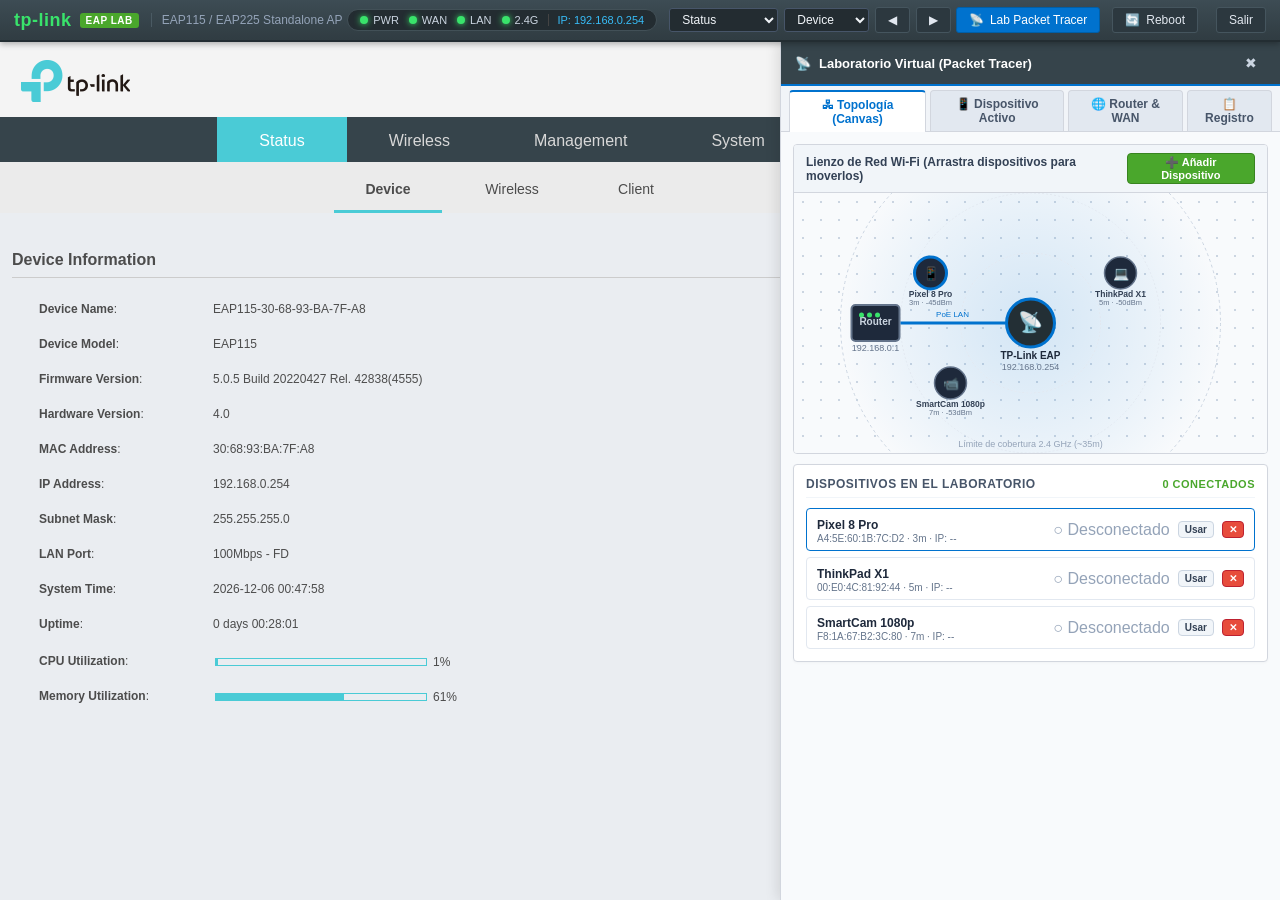
==== commit f80bfaa6: "Feat: Multi-device Packet Tracer canvas, usable virtual device with CLI and Wi-Fi manager, full EAP " ====
--- a/index.html
+++ b/index.html
@@ -5,7 +5,7 @@
   <title>TP-Link EAP Management &amp; Virtual Wireless Lab</title>
   <meta name="viewport" content="width=device-width, initial-scale=1">
   <link rel="stylesheet" href="simulator.css">
-  <meta name="description" content="Simulador interactivo completo de Punto de Acceso TP-Link EAP con laboratorio de red virtual, clientes Wi-Fi, topología y diagnóstico.">
+  <meta name="description" content="Simulador interactivo de TP-Link EAP con laboratorio de red virtual multi-dispositivo tipo Packet Tracer, herramientas de diagnóstico, escáner Wi-Fi y consola CLI.">
 </head>
 <body>
 
@@ -43,15 +43,12 @@
     <!-- Right Actions -->
     <div class="brand-section">
       <button id="btn-toggle-sim" class="top-btn primary" title="Alternar panel del Laboratorio Virtual">
-        <span>📡</span> <span>Lab Virtual</span>
+        <span>📡</span> <span>Lab Packet Tracer</span>
       </button>
       <button id="btn-top-reboot" class="top-btn" title="Reiniciar Punto de Acceso">
         <span>🔄</span> <span>Reboot</span>
       </button>
-      <button id="btn-scenarios" class="top-btn" title="Cargar Escenarios Predefinidos">
-        <span>🎯</span> <span>Escenarios</span>
-      </button>
-      <button id="btn-logout" class="top-btn danger" style="margin-left:8px;" title="Cerrar sesión de administración">
+      <button id="btn-logout" class="top-btn danger" style="margin-left:6px;" title="Cerrar sesión de administración">
         <span>Salir</span>
       </button>
     </div>
@@ -66,13 +63,13 @@
       <iframe id="eap-frame" title="TP-Link EAP Management Console" sandbox="allow-scripts allow-same-origin allow-forms allow-modals"></iframe>
     </section>
 
-    <!-- Virtual Wireless Lab & Simulator Side Panel -->
+    <!-- Virtual Wireless Lab & Multi-Device Simulator Side Panel -->
     <aside id="sim-container">
       <!-- Simulator Header -->
       <div class="sim-header">
         <div class="sim-title">
           <span>📡</span>
-          <span>Laboratorio Virtual de Red</span>
+          <span>Laboratorio Virtual (Packet Tracer)</span>
         </div>
         <div class="sim-header-actions">
           <button id="sim-btn-collapse" class="sim-icon-btn" title="Ocultar panel">✖</button>
@@ -81,9 +78,9 @@
 
       <!-- Simulator Tabs -->
       <nav class="sim-tabs">
-        <button class="sim-tab-btn active" data-tab="clients">📱 Dispositivos</button>
-        <button class="sim-tab-btn" data-tab="topology">🖧 Topología &amp; Router</button>
-        <button class="sim-tab-btn" data-tab="scenarios">🎯 Escenarios</button>
+        <button class="sim-tab-btn active" data-tab="topology">🖧 Topología (Canvas)</button>
+        <button class="sim-tab-btn" data-tab="device">📱 Dispositivo Activo</button>
+        <button class="sim-tab-btn" data-tab="router">🌐 Router &amp; WAN</button>
         <button class="sim-tab-btn" data-tab="logs">📋 Registro</button>
       </nav>
 
@@ -91,87 +88,214 @@
       <div class="sim-body">
         
         <!-- ===================================================================
-             TAB 1: CLIENTS & VIRTUAL DEVICES
+             TAB 1: PACKET TRACER TOPOLOGY CANVAS (MULTI-DEVICE)
              =================================================================== -->
-        <div id="tab-clients" class="tab-pane active">
-          <!-- Device Pills Selector -->
+        <div id="tab-topology" class="tab-pane active">
+          <div class="pt-canvas-container">
+            <div class="pt-canvas-header">
+              <span>Lienzo de Red Wi-Fi (Arrastra dispositivos para moverlos)</span>
+              <button id="btn-add-device-canvas" class="sim-btn green" style="padding:2px 8px;font-size:11px;">
+                ➕ Añadir Dispositivo
+              </button>
+            </div>
+            
+            <!-- SVG Packet Tracer Canvas -->
+            <svg id="pt-svg-canvas" viewBox="0 0 400 260">
+              <defs>
+                <radialGradient id="coverageGrad" cx="50%" cy="50%" r="50%">
+                  <stop offset="0%" stop-color="#0072ce" stop-opacity="0.15"/>
+                  <stop offset="70%" stop-color="#0072ce" stop-opacity="0.05"/>
+                  <stop offset="100%" stop-color="#0072ce" stop-opacity="0"/>
+                </radialGradient>
+              </defs>
+
+              <!-- Coverage Circles from AP (200, 130) -->
+              <circle cx="200" cy="130" r="190" fill="url(#coverageGrad)" stroke="#cbd5e1" stroke-dasharray="3,3"/>
+              <circle cx="200" cy="130" r="130" fill="none" stroke="#e2e8f0" stroke-dasharray="2,2"/>
+              <circle cx="200" cy="130" r="70" fill="none" stroke="#e2e8f0" stroke-dasharray="2,2"/>
+              <text x="200" y="254" fill="#94a3b8" font-size="9" text-anchor="middle">Límite de cobertura 2.4 GHz (~35m)</text>
+
+              <!-- Link Lines Container (rendered dynamically) -->
+              <g id="svg-links-group"></g>
+
+              <!-- Router Node -->
+              <g id="svg-router-node" transform="translate(45, 130)">
+                <rect x="-24" y="-18" width="48" height="36" rx="4" fill="#1e293b" stroke="#64748b" stroke-width="2"/>
+                <text x="0" y="2" fill="#cbd5e1" font-size="10" font-weight="bold" text-anchor="middle">Router</text>
+                <circle cx="-14" cy="-8" r="2.5" fill="#39e36b" id="svg-rt-led-wan"/>
+                <circle cx="-6" cy="-8" r="2.5" fill="#39e36b"/>
+                <circle cx="2" cy="-8" r="2.5" fill="#39e36b"/>
+                <text x="0" y="28" fill="#64748b" font-size="9" text-anchor="middle">192.168.0.1</text>
+              </g>
+
+              <!-- Ethernet Cable Router to AP -->
+              <line x1="70" y1="130" x2="175" y2="130" stroke="#0072ce" stroke-width="3"/>
+              <text x="122" y="124" fill="#0072ce" font-size="8" text-anchor="middle">PoE LAN</text>
+
+              <!-- Central AP Node (TP-Link EAP) -->
+              <g id="svg-ap-node" transform="translate(200, 130)">
+                <circle cx="0" cy="0" r="24" fill="#232f35" stroke="#0072ce" stroke-width="3" id="svg-ap-circle"/>
+                <text x="0" y="6" fill="#38bdf8" font-size="20" text-anchor="middle">📡</text>
+                <text x="0" y="36" fill="#1e293b" font-size="10" font-weight="bold" text-anchor="middle">TP-Link EAP</text>
+                <text x="0" y="47" fill="#64748b" font-size="9" text-anchor="middle" id="svg-ap-ip-text">192.168.0.254</text>
+              </g>
+
+              <!-- Dynamic Draggable Client Nodes Group -->
+              <g id="svg-clients-group"></g>
+            </svg>
+          </div>
+
+          <!-- Quick Devices Summary Table -->
+          <div class="sim-card" style="margin-top:10px;">
+            <div class="sim-card-header">
+              <span>Dispositivos en el Laboratorio</span>
+              <span id="pt-connected-badge" style="color:var(--tpl-green);font-size:11px;">0 conectados</span>
+            </div>
+            <div id="pt-devices-list-cards" style="display:flex;flex-direction:column;gap:6px;">
+              <!-- Rendered dynamically -->
+            </div>
+          </div>
+        </div>
+
+        <!-- ===================================================================
+             TAB 2: ACTIVE VIRTUAL DEVICE (PHONE / LAPTOP INTERACTIVE SHELL)
+             =================================================================== -->
+        <div id="tab-device" class="tab-pane" style="display:none;">
+          <!-- Device Switcher Header -->
+          <div style="display:flex;justify-content:space-between;align-items:center;margin-bottom:8px;">
+            <div style="font-size:12px;color:#475569;">Dispositivo seleccionado:</div>
+            <select id="sel-active-device-dropdown" class="top-select" style="background:#fff;color:#1e293b;border-color:#cbd5e1;"></select>
+          </div>
+
+          <!-- Virtual Device Shell Frame -->
+          <div class="virtual-device-frame">
+            <!-- OS Top Status Bar -->
+            <div class="device-top-bar">
+              <span class="device-name-badge">
+                <span id="dev-shell-icon">📱</span>
+                <span id="dev-shell-name">Pixel 8 Pro</span>
+              </span>
+              <span style="font-family:monospace;font-size:10px;" id="dev-shell-mac">A4:5E:60:1B:7C:D2</span>
+              <div style="display:flex;align-items:center;gap:6px;">
+                <span id="dev-shell-signal-icon">📶</span>
+                <span>100%</span>
+              </div>
+            </div>
+
+            <!-- Device Apps Navigation Bar -->
+            <div class="device-nav-apps">
+              <button class="device-app-btn active" data-app="wifi">📶 Wi-Fi</button>
+              <button class="device-app-btn" data-app="cli">💻 Terminal (CMD)</button>
+              <button class="device-app-btn" data-app="browser">🌐 Navegador</button>
+              <button class="device-app-btn" data-app="speed">⚡ Speedtest</button>
+            </div>
+
+            <!-- Screen: App 1 - Wi-Fi Manager -->
+            <div id="app-screen-wifi" class="device-screen-content">
+              <div style="display:flex;justify-content:space-between;align-items:center;margin-bottom:8px;">
+                <span style="font-size:12px;font-weight:bold;color:#334155;">Adaptador Wi-Fi</span>
+                <label style="display:flex;align-items:center;gap:6px;cursor:pointer;font-size:12px;">
+                  <input type="checkbox" id="dev-wifi-power-chk" checked> <b>Activado</b>
+                </label>
+              </div>
+
+              <!-- Connection Status Banner -->
+              <div id="dev-wifi-conn-status-banner" style="margin-bottom:8px;padding:8px 10px;border-radius:4px;font-size:11px;">
+                <!-- Populated dynamically -->
+              </div>
+
+              <!-- Distance & RSSI controls -->
+              <div class="sim-row" style="background:#f8fafc;padding:6px 8px;border-radius:4px;border:1px solid #e2e8f0;margin-bottom:8px;">
+                <span>Distancia a la EAP:</span>
+                <div style="display:flex;align-items:center;gap:6px;">
+                  <input type="range" id="dev-slider-dist" min="1" max="40" value="3" class="sim-range" style="width:110px;">
+                  <b id="dev-slider-dist-val" style="width:36px;font-size:11px;">3 m</b>
+                </div>
+              </div>
+
+              <div style="font-size:11px;font-weight:bold;color:#475569;margin-bottom:4px;">
+                Redes Wi-Fi Detectadas (Escaneo en Tiempo Real)
+              </div>
+              
+              <!-- Scan List -->
+              <div class="wifi-list" id="dev-wifi-scan-list">
+                <!-- Rendered dynamically -->
+              </div>
+
+              <!-- Hidden SSID Connect -->
+              <div style="margin-top:8px;text-align:right;">
+                <button id="btn-connect-hidden-ssid" class="sim-btn" style="font-size:11px;padding:3px 8px;">
+                  + Conectar a red oculta
+                </button>
+              </div>
+            </div>
+
+            <!-- Screen: App 2 - Terminal / Command Prompt -->
+            <div id="app-screen-cli" class="device-screen-content" style="display:none;padding:6px;">
+              <div class="device-terminal">
+                <div class="terminal-history" id="dev-cli-history">Microsoft Windows [Versión 10.0.22631]
+(c) Microsoft Corporation. Todos los derechos reservados.
+
+Escriba 'help' para ver la lista de comandos disponibles (ipconfig, ping, tracert, netsh, curl).
+</div>
+                <div class="terminal-input-row">
+                  <span class="terminal-prompt" id="dev-cli-prompt">C:\Users\Device&gt;</span>
+                  <input type="text" id="dev-cli-input" class="terminal-input" autocomplete="off" spellcheck="false" placeholder="Escribe un comando...">
+                </div>
+              </div>
+            </div>
+
+            <!-- Screen: App 3 - Mini Web Browser -->
+            <div id="app-screen-browser" class="device-screen-content" style="display:none;">
+              <div class="device-browser">
+                <div class="browser-bar">
+                  <span style="font-size:12px;">🔒</span>
+                  <input type="text" id="dev-browser-url" class="browser-url-input" value="http://192.168.0.254">
+                  <button id="btn-browser-go" class="sim-btn primary" style="padding:2px 8px;font-size:11px;">Ir</button>
+                </div>
+                <div class="browser-viewport" id="dev-browser-view">
+                  <div style="text-align:center;padding:30px 10px;color:#64748b;">
+                    Ingrese una URL y presione <b>Ir</b>.<br>
+                    Ejemplos: <code>http://192.168.0.254</code> (EAP), <code>http://192.168.0.1</code> (Router), <code>http://google.com</code>
+                  </div>
+                </div>
+              </div>
+            </div>
+
+            <!-- Screen: App 4 - Speedtest -->
+            <div id="app-screen-speed" class="device-screen-content" style="display:none;text-align:center;">
+              <div style="padding:16px 10px;">
+                <div style="font-size:14px;font-weight:bold;color:#1e293b;margin-bottom:6px;">Test de Velocidad de Enlace Wi-Fi</div>
+                <div style="font-size:12px;color:#64748b;margin-bottom:14px;">Mide el ancho de banda real según la atenuación RF y la distancia a la EAP.</div>
+                
+                <div style="display:flex;justify-content:center;gap:20px;margin-bottom:16px;">
+                  <div style="background:#f1f5f9;border:1px solid #cbd5e1;border-radius:6px;padding:10px 16px;min-width:110px;">
+                    <div style="font-size:10px;color:#64748b;text-transform:uppercase;">Descarga</div>
+                    <div style="font-size:22px;font-weight:bold;color:var(--tpl-primary);" id="sp-down-val">--</div>
+                    <div style="font-size:10px;color:#94a3b8;">Mbps</div>
+                  </div>
+                  <div style="background:#f1f5f9;border:1px solid #cbd5e1;border-radius:6px;padding:10px 16px;min-width:110px;">
+                    <div style="font-size:10px;color:#64748b;text-transform:uppercase;">Subida</div>
+                    <div style="font-size:22px;font-weight:bold;color:var(--tpl-green);" id="sp-up-val">--</div>
+                    <div style="font-size:10px;color:#94a3b8;">Mbps</div>
+                  </div>
+                </div>
+
+                <div id="sp-status-text" style="font-size:12px;color:#64748b;min-height:18px;margin-bottom:10px;">Listo para iniciar</div>
+                <button id="btn-start-speedtest" class="sim-btn green" style="padding:6px 20px;font-size:13px;">Iniciar Test</button>
+              </div>
+            </div>
+
+          </div>
+        </div>
+
+        <!-- ===================================================================
+             TAB 3: ROUTER GATEWAY & WAN CONTROLS
+             =================================================================== -->
+        <div id="tab-router" class="tab-pane" style="display:none;">
           <div class="sim-card">
             <div class="sim-card-header">
-              <span>Dispositivo de Prueba</span>
-              <span id="badge-active-clients" style="color:var(--tpl-primary);font-size:11px;">0 Conectados</span>
-            </div>
-            <div class="dev-selector" id="dev-pills-container">
-              <!-- Rendered dynamically -->
-            </div>
-
-            <!-- Distance Slider for selected device -->
-            <div class="sim-row" style="margin-top:6px;border-top:1px solid #f1f5f9;padding-top:8px;">
-              <span>Distancia a la EAP:</span>
-              <div style="display:flex;align-items:center;gap:8px;">
-                <input type="range" id="dev-distance-slider" min="1" max="40" value="3" class="sim-range">
-                <span id="dev-distance-val" style="font-weight:bold;width:40px;">3 m</span>
-              </div>
-            </div>
-            <div class="sim-row">
-              <span>Señal Estimada (RSSI):</span>
-              <span id="dev-rssi-val" style="font-weight:bold;color:var(--tpl-primary);">-42 dBm (100%)</span>
-            </div>
-          </div>
-
-          <!-- Virtual Phone / Client Screen -->
-          <div class="virtual-phone" style="margin-top:12px;">
-            <div class="phone-status-bar">
-              <span id="vphone-name">Pixel 8 Pro</span>
-              <span id="vphone-mac" style="font-family:monospace;">A4:5E:60:1B:7C:D2</span>
-              <span id="vphone-wifi-icon">📶</span>
-            </div>
-
-            <div style="font-size:12px;font-weight:bold;margin-bottom:6px;color:#334155;">
-              Redes Wi-Fi Disponibles (2.4 GHz)
-            </div>
-
-            <!-- WiFi Networks List -->
-            <div class="wifi-list" id="wifi-networks-list">
-              <!-- Populated dynamically -->
-            </div>
-
-            <!-- Selected Network Connection Card -->
-            <div id="conn-details-card" class="conn-card status-warn" style="display:none;margin-top:10px;">
-              <!-- Populated dynamically -->
-            </div>
-
-            <!-- Diagnostic Utilities: Ping & Speed Test -->
-            <div id="dev-diag-box" style="margin-top:12px;display:none;">
-              <div class="sim-card-header">
-                <span>Herramientas de Diagnóstico</span>
-              </div>
-              <div class="diag-actions">
-                <button id="btn-ping-gw" class="sim-btn" title="Ping al Gateway 192.168.0.1">Ping Router</button>
-                <button id="btn-ping-ap" class="sim-btn" title="Ping a la EAP 192.168.0.254">Ping EAP</button>
-                <button id="btn-ping-inet" class="sim-btn" title="Ping a Internet 8.8.8.8">Ping 8.8.8.8</button>
-                <button id="btn-speedtest" class="sim-btn green" title="Test de velocidad">Speedtest</button>
-              </div>
-              <div id="diag-output-box" class="sim-log-wrap" style="margin-top:8px;display:none;"></div>
-            </div>
-          </div>
-        </div>
-
-        <!-- ===================================================================
-             TAB 2: TOPOLOGY & ROUTER GATEWAY
-             =================================================================== -->
-        <div id="tab-topology" class="tab-pane" style="display:none;">
-          <div class="sim-card">
-            <div class="sim-card-header">
-              <span>Topología del Laboratorio</span>
-            </div>
-            <div class="topology-wrap" id="topology-diagram">
-              <!-- SVG Topology Diagram will be rendered dynamically -->
-            </div>
-          </div>
-
-          <div class="sim-card" style="margin-top:12px;">
-            <div class="sim-card-header">
-              <span>Configuración del Router (Gateway)</span>
+              <span>Configuración del Router (Gateway 192.168.0.1)</span>
             </div>
             <div class="sim-row">
               <span>IP del Router (Gateway):</span>
@@ -184,40 +308,33 @@
               </label>
             </div>
             <div class="sim-row">
-              <span>Servidor DHCP:</span>
+              <span>Servidor DHCP del Router:</span>
               <label style="display:flex;align-items:center;gap:6px;cursor:pointer;">
                 <input type="checkbox" id="rt-dhcp-toggle" checked> <b id="rt-dhcp-status" style="color:var(--tpl-green);">Habilitado</b>
               </label>
             </div>
             <div class="sim-row">
-              <span>VLANs en Enlace Troncal:</span>
+              <span>VLANs Permitidas (Troncal):</span>
               <input type="text" id="rt-vlan-input" class="sim-input" style="width:130px;" value="0, 1, 10, 20">
             </div>
             <div style="margin-top:10px;text-align:right;">
-              <button id="btn-save-router" class="sim-btn primary">Guardar Parámetros</button>
+              <button id="btn-save-router" class="sim-btn primary">Guardar en Router</button>
             </div>
           </div>
+
+          <!-- Preset Scenarios -->
+          <div class="sim-card" style="margin-top:10px;">
+            <div class="sim-card-header">
+              <span>Escenarios Rápidos de Laboratorio</span>
+            </div>
+            <div id="scenarios-list" style="display:flex;flex-direction:column;gap:6px;">
+              <!-- Populated dynamically -->
+            </div>
+          </div>
         </div>
 
         <!-- ===================================================================
-             TAB 3: PRESET SCENARIOS
-             =================================================================== -->
-        <div id="tab-scenarios" class="tab-pane" style="display:none;">
-          <div class="sim-card">
-            <div class="sim-card-header">
-              <span>Escenarios Prácticos de Laboratorio</span>
-            </div>
-            <p style="font-size:12px;color:#64748b;margin:0 0 10px;">
-              Seleccione un escenario para aplicar instantáneamente topologías reales de aprendizaje o diagnóstico:
-            </p>
-            <div id="scenarios-list" style="display:flex;flex-direction:column;gap:8px;">
-              <!-- Populated dynamically -->
-            </div>
-          </div>
-        </div>
-
-        <!-- ===================================================================
-             TAB 4: SYSLOG & EVENT STREAM
+             TAB 4: SYSLOG EVENT FEED
              =================================================================== -->
         <div id="tab-logs" class="tab-pane" style="display:none;">
           <div class="sim-card">
@@ -225,7 +342,7 @@
               <span>Registro de Eventos en Tiempo Real</span>
               <button id="btn-clear-sim-logs" class="sim-btn" style="padding:2px 8px;font-size:10px;">Limpiar</button>
             </div>
-            <div class="sim-log-wrap" id="sim-live-log-box" style="max-height:340px;">
+            <div class="sim-log-wrap" id="sim-live-log-box" style="max-height:360px;">
               <!-- Populated dynamically -->
             </div>
           </div>
@@ -238,12 +355,12 @@
   <!-- Floating Pill button to reopen simulator when collapsed -->
   <button id="sim-toggle-pill">
     <span>📡</span>
-    <span>Abrir Lab Virtual</span>
+    <span>Abrir Lab Packet Tracer</span>
     <span id="pill-client-count" style="background:#fff;color:var(--tpl-primary);border-radius:10px;padding:1px 6px;font-size:11px;">0</span>
   </button>
 
   <!-- =========================================================================
-       Rebooting Progress Modal (TP-Link Look)
+       Reboot Progress Modal (TP-Link Look)
        ========================================================================= -->
   <div id="reboot-modal-overlay" class="tpl-modal-overlay" style="display:none;">
     <div class="tpl-modal" style="width:440px;">
@@ -251,12 +368,47 @@
         <span>Reiniciando el Punto de Acceso...</span>
       </div>
       <div class="tpl-modal-body reboot-progress-wrap">
-        <p style="margin:0 0 8px;font-weight:600;color:#333;">Espere mientras el dispositivo se reinicia.</p>
-        <p style="margin:0;font-size:12px;color:#666;">No apague el equipo durante este proceso.</p>
+        <p style="margin:0 0 8px;font-weight:600;color:#333;">Espere mientras la EAP reinicia sus servicios inalámbricos.</p>
         <div class="reboot-bar-container">
           <div class="reboot-bar-val" id="reboot-progress-bar"></div>
         </div>
         <div id="reboot-percent-text" style="font-weight:bold;color:var(--tpl-primary);font-size:13px;">0%</div>
+      </div>
+    </div>
+  </div>
+
+  <!-- =========================================================================
+       Add Device Modal (Packet Tracer)
+       ========================================================================= -->
+  <div id="modal-add-device" class="tpl-modal-overlay" style="display:none;">
+    <div class="tpl-modal" style="width:400px;">
+      <div class="tpl-modal-header">
+        <span>Añadir Nuevo Dispositivo Wi-Fi</span>
+        <button type="button" class="tpl-modal-close" id="btn-close-add-dev">&times;</button>
+      </div>
+      <div class="tpl-modal-body">
+        <div class="tpl-form-group">
+          <label>Nombre del Dispositivo:</label>
+          <input type="text" id="new-dev-name" class="tpl-form-control" value="iPhone 15">
+        </div>
+        <div class="tpl-form-group">
+          <label>Tipo de Dispositivo:</label>
+          <select id="new-dev-type" class="tpl-form-control">
+            <option value="phone">📱 Smartphone</option>
+            <option value="laptop">💻 Portátil / Laptop</option>
+            <option value="tablet">📲 Tablet</option>
+            <option value="iot">📹 Cámara / Dispositivo IoT</option>
+            <option value="pc">🖥️ PC de Escritorio</option>
+          </select>
+        </div>
+        <div class="tpl-form-group">
+          <label>Dirección MAC (Opcional):</label>
+          <input type="text" id="new-dev-mac" class="tpl-form-control" placeholder="Dejar en blanco para generar auto">
+        </div>
+      </div>
+      <div class="tpl-modal-footer">
+        <button type="button" class="sim-btn" id="btn-cancel-add-dev">Cancelar</button>
+        <button type="button" class="sim-btn primary" id="btn-confirm-add-dev">Añadir al Lienzo</button>
       </div>
     </div>
   </div>
@@ -270,7 +422,7 @@
         <span style="font-size:20px;">🛡️</span>
         <div>
           <div style="font-weight:bold;font-size:15px;">TP-Link EAP Management</div>
-          <div style="font-size:11px;color:#94a3b8;">Inicio de sesión seguro</div>
+          <div style="font-size:11px;color:#94a3b8;">Inicio de sesión de administración</div>
         </div>
       </div>
       <div class="auth-card-body">
@@ -298,7 +450,7 @@
   <script src="simulator.js"></script>
 
   <!-- =========================================================================
-       Main Application Orchestrator Script
+       Main Application UI Orchestrator
        ========================================================================= -->
   <script>
     (function() {
@@ -308,7 +460,7 @@
       const P = window.EAP_PAGES || [];
 
       let currentPageIndex = 0;
-      let activeClientId = 'phone';
+      let activeClientId = 'dev-1';
 
       const iframe = document.getElementById('eap-frame');
       const selGroup = document.getElementById('sel-group');
@@ -352,7 +504,6 @@
         populatePagesDropdown(page.g);
         selPage.value = idx;
 
-        // Inject the page HTML along with our dynamic bridge script
         const rawHtml = page.h;
         const bridgeScript = `<script>window.__PAGE_INDEX = ${idx}; ${EAP.getIframeEngineScript()}<\/script>`;
 
@@ -415,326 +566,440 @@
       });
 
       // -----------------------------------------------------------------------
-      // 3. Render Virtual Devices (Tab 1)
-      // -----------------------------------------------------------------------
-      function renderDeviceSelector() {
+      // 3. Packet Tracer Topology Canvas (Draggable Nodes & Visual Links)
+      // -----------------------------------------------------------------------
+      let draggedDevId = null;
+      let svgCanvas = document.getElementById('pt-svg-canvas');
+
+      function renderCanvasTopology() {
         const state = EAP.getState();
-        const container = document.getElementById('dev-pills-container');
-        container.innerHTML = '';
-
+        const clientsGroup = document.getElementById('svg-clients-group');
+        const linksGroup = document.getElementById('svg-links-group');
+
+        // Update Router & AP colors
+        document.getElementById('svg-rt-led-wan').setAttribute('fill', state.router.wanOnline ? '#39e36b' : '#f43f5e');
+        document.getElementById('svg-ap-circle').setAttribute('stroke', state.wireless.radio24 ? '#0072ce' : '#64748b');
+        document.getElementById('svg-ap-ip-text').textContent = state.device.ip;
+
+        // Render Links
+        let linksHtml = '';
         state.clients.forEach(c => {
-          const pill = document.createElement('button');
-          pill.className = `dev-pill ${c.id === activeClientId ? 'active' : ''} ${c.status === 'connected' ? 'connected' : ''}`;
-          const icon = c.type === 'phone' ? '📱' : c.type === 'laptop' ? '💻' : c.type === 'iot' ? '📹' : '🕵️';
-          pill.innerHTML = `<span>${icon}</span> <span>${c.name}</span>`;
-          pill.onclick = () => {
-            activeClientId = c.id;
-            renderDeviceSelector();
-            renderSelectedDeviceView();
-          };
-          container.appendChild(pill);
+          if (c.status === 'connected' || c.status === 'noinet') {
+            const linkColor = c.status === 'connected' ? '#39e36b' : '#f5b942';
+            linksHtml += `
+              <line x1="${EAP.AP_POS.x}" y1="${EAP.AP_POS.y}" x2="${c.x}" y2="${c.y}" 
+                    stroke="${linkColor}" stroke-width="2" class="pt-link"/>
+            `;
+          }
         });
-
-        // Add client button
-        const addPill = document.createElement('button');
-        addPill.className = 'dev-pill';
-        addPill.innerHTML = `<span>➕</span> <span>Añadir</span>`;
-        addPill.onclick = () => {
-          const name = prompt('Nombre del nuevo dispositivo:', 'Dispositivo-Wifi');
-          if (!name) return;
-          const randomMac = '52:54:00:' + Array.from({length:3}, () => Math.floor(Math.random()*256).toString(16).padStart(2,'0').toUpperCase()).join(':');
-          state.clients.push({
-            id: 'dev-' + Date.now(),
-            name: name,
-            type: 'phone',
-            mac: randomMac,
-            distance: 4,
-            connectedSSID: null,
-            ip: null,
-            status: 'disconnected'
-          });
-          EAP.persistState();
-          EAP.triggerSync();
-        };
-        container.appendChild(addPill);
+        linksGroup.innerHTML = linksHtml;
+
+        // Render Client Nodes
+        let nodesHtml = '';
+        state.clients.forEach(c => {
+          const isSelected = c.id === activeClientId;
+          const isConnected = c.status === 'connected' || c.status === 'noinet';
+          const nodeColor = isConnected ? '#39e36b' : c.status === 'blocked' ? '#f43f5e' : '#64748b';
+          const icon = c.type === 'phone' ? '📱' : c.type === 'laptop' ? '💻' : c.type === 'tablet' ? '📲' : c.type === 'iot' ? '📹' : '🖥️';
+
+          nodesHtml += `
+            <g class="pt-node ${isSelected ? 'selected' : ''}" data-id="${c.id}" transform="translate(${c.x}, ${c.y})">
+              <circle cx="0" cy="0" r="16" fill="#1e293b" stroke="${nodeColor}" stroke-width="${isSelected ? 3 : 1.5}" class="node-bg"/>
+              <text x="0" y="5" font-size="13" text-anchor="middle">${icon}</text>
+              <text x="0" y="24" fill="#334155" font-size="8.5" font-weight="bold" text-anchor="middle">${c.name}</text>
+              <text x="0" y="32" fill="#64748b" font-size="7.5" text-anchor="middle">${c.distance}m · ${EAP.calcRSSI(c.distance)}dBm</text>
+            </g>
+          `;
+        });
+        clientsGroup.innerHTML = nodesHtml;
+
+        // Render Summary Cards
+        const cardsContainer = document.getElementById('pt-devices-list-cards');
+        cardsContainer.innerHTML = state.clients.map(c => {
+          const isConnected = c.status === 'connected' || c.status === 'noinet';
+          const statusBadge = isConnected ? '<b style="color:var(--tpl-green);">● Conectado</b>' : '<span style="color:#94a3b8;">○ Desconectado</span>';
+          return `
+            <div style="background:#fff;border:1px solid ${c.id === activeClientId ? 'var(--tpl-primary)' : '#e2e8f0'};border-radius:4px;padding:6px 10px;display:flex;justify-content:space-between;align-items:center;">
+              <div style="cursor:pointer;" onclick="selectDevice('${c.id}')">
+                <b style="font-size:12px;color:#1e293b;">${c.name}</b>
+                <div style="font-size:10px;color:#64748b;">${c.mac} · ${c.distance}m · IP: ${c.ip || '--'}</div>
+              </div>
+              <div style="display:flex;align-items:center;gap:8px;">
+                ${statusBadge}
+                <button class="sim-btn" style="padding:2px 6px;font-size:10px;" onclick="selectDevice('${c.id}', true)">Usar</button>
+                <button class="sim-btn danger" style="padding:2px 6px;font-size:10px;" onclick="removeDevice('${c.id}')">✕</button>
+              </div>
+            </div>
+          `;
+        }).join('');
+
+        const connCount = state.clients.filter(c => c.status === 'connected' || c.status === 'noinet').length;
+        document.getElementById('pt-connected-badge').textContent = `${connCount} conectado${connCount === 1 ? '' : 's'}`;
+        document.getElementById('pill-client-count').textContent = connCount;
       }
 
-      function renderSelectedDeviceView() {
+      // Drag and Drop Logic on SVG Canvas
+      svgCanvas.addEventListener('mousedown', function(e) {
+        const node = e.target.closest('.pt-node');
+        if (node) {
+          draggedDevId = node.dataset.id;
+          activeClientId = draggedDevId;
+          renderCanvasTopology();
+          renderActiveDeviceScreen();
+        }
+      });
+
+      window.addEventListener('mousemove', function(e) {
+        if (!draggedDevId) return;
+        const rect = svgCanvas.getBoundingClientRect();
+        const scaleX = 400 / rect.width;
+        const scaleY = 260 / rect.height;
+        const x = (e.clientX - rect.left) * scaleX;
+        const y = (e.clientY - rect.top) * scaleY;
+        EAP.updateDevicePosition(draggedDevId, x, y);
+      });
+
+      window.addEventListener('mouseup', function() {
+        draggedDevId = null;
+      });
+
+      // -----------------------------------------------------------------------
+      // 4. Add & Delete Devices (Packet Tracer)
+      // -----------------------------------------------------------------------
+      const modalAddDev = document.getElementById('modal-add-device');
+      document.getElementById('btn-add-device-canvas').onclick = () => {
+        document.getElementById('new-dev-name').value = 'Dispositivo ' + (EAP.getState().clients.length + 1);
+        document.getElementById('new-dev-mac').value = '';
+        modalAddDev.style.display = 'flex';
+      };
+
+      document.getElementById('btn-close-add-dev').onclick = () => modalAddDev.style.display = 'none';
+      document.getElementById('btn-cancel-add-dev').onclick = () => modalAddDev.style.display = 'none';
+
+      document.getElementById('btn-confirm-add-dev').onclick = () => {
+        const name = document.getElementById('new-dev-name').value.trim();
+        const type = document.getElementById('new-dev-type').value;
+        const mac = document.getElementById('new-dev-mac').value.trim();
+        const newDev = EAP.addDevice(name, type, mac);
+        activeClientId = newDev.id;
+        modalAddDev.style.display = 'none';
+      };
+
+      window.selectDevice = function(id, switchToDeviceTab = false) {
+        activeClientId = id;
+        renderCanvasTopology();
+        renderActiveDeviceScreen();
+        if (switchToDeviceTab) {
+          document.querySelector('[data-tab="device"]').click();
+        }
+      };
+
+      window.removeDevice = function(id) {
+        if (confirm('¿Eliminar este dispositivo del laboratorio?')) {
+          EAP.removeDevice(id);
+          if (activeClientId === id) {
+            activeClientId = (EAP.getState().clients[0] || {}).id || null;
+          }
+        }
+      };
+
+      // -----------------------------------------------------------------------
+      // 5. Active Virtual Device Shell (Apps: Wi-Fi, CLI, Browser, Speedtest)
+      // -----------------------------------------------------------------------
+      function renderActiveDeviceScreen() {
         const state = EAP.getState();
         const client = state.clients.find(c => c.id === activeClientId) || state.clients[0];
         if (!client) return;
         activeClientId = client.id;
 
-        document.getElementById('vphone-name').textContent = client.name;
-        document.getElementById('vphone-mac').textContent = client.mac;
-
-        // Distance & RSSI
-        const distSlider = document.getElementById('dev-distance-slider');
-        const distVal = document.getElementById('dev-distance-val');
-        const rssiVal = document.getElementById('dev-rssi-val');
-
+        // Update dropdown
+        const devDropdown = document.getElementById('sel-active-device-dropdown');
+        devDropdown.innerHTML = state.clients.map(c => `
+          <option value="${c.id}" ${c.id === client.id ? 'selected' : ''}>${c.name} (${c.mac})</option>
+        `).join('');
+
+        devDropdown.onchange = () => {
+          activeClientId = devDropdown.value;
+          renderActiveDeviceScreen();
+          renderCanvasTopology();
+        };
+
+        // Device Shell Header
+        document.getElementById('dev-shell-name').textContent = client.name;
+        document.getElementById('dev-shell-mac').textContent = client.mac;
+        document.getElementById('dev-shell-icon').textContent = client.type === 'phone' ? '📱' : client.type === 'laptop' ? '💻' : '🖥️';
+
+        const rssi = EAP.calcRSSI(client.distance);
+        const bars = EAP.getSignalBars(rssi);
+        document.getElementById('dev-shell-signal-icon').textContent = [' ', '▂', '▂▄', '▂▄▆', '▂▄▆█'][bars];
+
+        // Wi-Fi Power Switch
+        const wifiPowerChk = document.getElementById('dev-wifi-power-chk');
+        wifiPowerChk.checked = client.wifiEnabled;
+        wifiPowerChk.onchange = () => {
+          client.wifiEnabled = wifiPowerChk.checked;
+          if (!client.wifiEnabled) EAP.disconnectClient(client.id);
+          EAP.persistState();
+          EAP.triggerSync();
+        };
+
+        // Distance slider
+        const distSlider = document.getElementById('dev-slider-dist');
+        const distVal = document.getElementById('dev-slider-dist-val');
         distSlider.value = client.distance;
         distVal.textContent = client.distance + ' m';
-        const rssi = EAP.calcRSSI(client.distance);
-        const bars = EAP.getSignalBars(rssi);
-        const barIcons = [' ', '▂', '▂▄', '▂▄▆', '▂▄▆█'][bars];
-        rssiVal.textContent = `${rssi} dBm (${barIcons})`;
-
         distSlider.oninput = () => {
           client.distance = parseInt(distSlider.value, 10);
           distVal.textContent = client.distance + ' m';
-          const r = EAP.calcRSSI(client.distance);
-          const b = EAP.getSignalBars(r);
-          rssiVal.textContent = `${r} dBm (${[' ', '▂', '▂▄', '▂▄▆', '▂▄▆█'][b]})`;
           EAP.persistState();
-          if (client.status === 'connected' && r < -85) {
+          EAP.triggerSync();
+          if (client.status === 'connected' && EAP.calcRSSI(client.distance) < -85) {
             EAP.reevaluateAllClients();
           }
         };
 
-        // Render Wi-Fi Scan list
-        const wifiList = document.getElementById('wifi-networks-list');
-        wifiList.innerHTML = '';
-
-        // Add EAP broadcasted SSIDs
-        const broadcastedSSIDs = state.wireless.ssids.filter(s => s.bcast && state.wireless.radio24);
-        
-        broadcastedSSIDs.forEach(s => {
-          const isConnected = client.connectedSSID === s.name && (client.status === 'connected' || client.status === 'noinet');
-          const item = document.createElement('div');
-          item.className = `wifi-item ${isConnected ? 'connected' : ''}`;
-          item.innerHTML = `
-            <div class="ssid-info">
-              <span class="ssid-name">
-                ${isConnected ? '<b style="color:var(--tpl-green)">✓</b> ' : ''}${s.name}
-                ${s.sec !== 'None' ? '🔒' : ''}
-              </span>
-              <span class="ssid-extra">Canal ${state.wireless.channel} · 2.4GHz · ${s.sec} ${s.vlan ? '· VLAN ' + s.vlan : ''}</span>
-            </div>
-            <div class="wifi-signal-bars" title="Señal">${barIcons}</div>
+        // Status banner
+        const statusBanner = document.getElementById('dev-wifi-conn-status-banner');
+        if (client.status === 'connected') {
+          statusBanner.style.background = '#f0fdf4';
+          statusBanner.style.border = '1px solid #86efac';
+          statusBanner.style.color = '#166534';
+          statusBanner.innerHTML = `
+            <div style="display:flex;justify-content:space-between;align-items:center;">
+              <b>🟢 Conectado a "${client.connectedSSID}"</b>
+              <button class="sim-btn danger" style="padding:1px 6px;font-size:10px;" onclick="EAPEngine.disconnectClient('${client.id}')">Desconectar</button>
+            </div>
+            <div style="margin-top:4px;">IP: <b>${client.ip}</b> · Gateway: <b>${client.gateway}</b> · Señal: <b>${rssi} dBm</b></div>
           `;
-          item.onclick = () => promptConnectToSSID(client, s);
-          wifiList.appendChild(item);
-        });
-
-        // Add Simulated Neighbor Networks for realism
-        const neighborNetworks = [
-          { name: 'MOVISTAR_Fibra_4F2A', sec: 'WPA2', bars: '▂▄▆', channel: 1 },
-          { name: 'Vodafone_Vecinos_5G', sec: 'WPA2', bars: '▂▄', channel: 11 }
+        } else if (client.status === 'noinet') {
+          statusBanner.style.background = '#fefce8';
+          statusBanner.style.border = '1px solid #fde047';
+          statusBanner.style.color = '#854d0e';
+          statusBanner.innerHTML = `
+            <div style="display:flex;justify-content:space-between;align-items:center;">
+              <b>🟡 Conectado sin Internet (WAN caída)</b>
+              <button class="sim-btn danger" style="padding:1px 6px;font-size:10px;" onclick="EAPEngine.disconnectClient('${client.id}')">Desconectar</button>
+            </div>
+            <div style="margin-top:4px;">IP: ${client.ip} · La LAN funciona pero el router no tiene salida a Internet.</div>
+          `;
+        } else if (client.status === 'noip' || client.status === 'blocked' || client.status === 'fail') {
+          statusBanner.style.background = '#fef2f2';
+          statusBanner.style.border = '1px solid #fca5a5';
+          statusBanner.style.color = '#991b1b';
+          statusBanner.innerHTML = `<b>🔴 Error:</b> ${client.lastError || 'Fallo de conexión'}`;
+        } else {
+          statusBanner.style.background = '#f1f5f9';
+          statusBanner.style.border = '1px solid #cbd5e1';
+          statusBanner.style.color = '#475569';
+          statusBanner.innerHTML = `Desconectado. Selecciona una red Wi-Fi abajo para conectar.`;
+        }
+
+        // Wi-Fi Scan List (Based on REAL EAP Configuration)
+        const scanList = document.getElementById('dev-wifi-scan-list');
+        scanList.innerHTML = '';
+
+        if (!client.wifiEnabled) {
+          scanList.innerHTML = '<div style="padding:16px;text-align:center;color:#888;">El Wi-Fi está apagado en este dispositivo.</div>';
+          return;
+        }
+
+        // Add SSIDs from REAL EAP config if radio 2.4GHz is ON
+        if (state.wireless.radio24) {
+          state.wireless.ssids.forEach(s => {
+            if (!s.bcast) return; // Hidden SSID
+            const isConn = client.connectedSSID === s.name && (client.status === 'connected' || client.status === 'noinet');
+            const item = document.createElement('div');
+            item.className = `wifi-item ${isConn ? 'connected' : ''}`;
+            item.innerHTML = `
+              <div class="ssid-info">
+                <span class="ssid-name">
+                  ${isConn ? '<b style="color:var(--tpl-green)">✓</b> ' : ''}${s.name} ${s.sec !== 'None' ? '🔒' : ''}
+                </span>
+                <span class="ssid-extra">Canal ${state.wireless.channel} · 2.4GHz · ${s.sec} ${s.vlan ? '· VLAN ' + s.vlan : ''}</span>
+              </div>
+              <div class="wifi-signal-bars">${[' ', '▂', '▂▄', '▂▄▆', '▂▄▆█'][bars]}</div>
+            `;
+            item.onclick = () => connectPrompt(client, s.name, s.sec, s.pass);
+            scanList.appendChild(item);
+          });
+        } else {
+          scanList.innerHTML = '<div style="padding:16px;text-align:center;color:#e74c3c;">La radio 2.4GHz de la EAP está desactivada en la web.</div>';
+        }
+
+        // External neighbor networks
+        const neighbor = [
+          { name: 'MOVISTAR_Fibra_4F2A', sec: 'WPA2' },
+          { name: 'Vodafone_Vecinos_5G', sec: 'WPA2' }
         ];
-        neighborNetworks.forEach(n => {
+        neighbor.forEach(n => {
           const item = document.createElement('div');
           item.className = 'wifi-item';
-          item.style.opacity = '0.7';
+          item.style.opacity = '0.6';
           item.innerHTML = `
-            <div class="ssid-info">
-              <span class="ssid-name">${n.name} 🔒</span>
-              <span class="ssid-extra">Canal ${n.channel} · Red ajena</span>
-            </div>
-            <div class="wifi-signal-bars">${n.bars}</div>
+            <div class="ssid-info"><span class="ssid-name">${n.name} 🔒</span><span class="ssid-extra">Red vecina ajena</span></div>
+            <div class="wifi-signal-bars">▂▄</div>
           `;
-          item.onclick = () => alert('Esta es una red externa de prueba fuera del alcance de la EAP.');
-          wifiList.appendChild(item);
+          item.onclick = () => alert('Red externa fuera del alcance del laboratorio.');
+          scanList.appendChild(item);
         });
-
-        // Connection Details Card
-        const connCard = document.getElementById('conn-details-card');
-        const diagBox = document.getElementById('dev-diag-box');
-
-        if (client.status === 'connected') {
-          connCard.style.display = 'block';
-          connCard.className = 'conn-card status-ok';
-          connCard.innerHTML = `
-            <div style="display:flex;justify-content:space-between;align-items:center;">
-              <b>🟢 Conectado a "${client.connectedSSID}"</b>
-              <button class="sim-btn danger" style="padding:2px 8px;font-size:11px;" id="btn-disconnect-active">Desconectar</button>
-            </div>
-            <div class="conn-stats-grid">
-              <div class="conn-stat-item"><span>IP Asignada:</span> <b>${client.ip}</b></div>
-              <div class="conn-stat-item"><span>Gateway:</span> <b>${client.gateway}</b></div>
-              <div class="conn-stat-item"><span>Velocidad:</span> <b>${EAP.calcRate(rssi)}</b></div>
-              <div class="conn-stat-item"><span>Tráfico:</span> <b>${EAP.formatBytes(client.rxBytes + client.txBytes)}</b></div>
-            </div>
-          `;
-          diagBox.style.display = 'block';
-          document.getElementById('btn-disconnect-active').onclick = () => {
-            EAP.disconnectClient(client.id);
-          };
-        } else if (client.status === 'noinet') {
-          connCard.style.display = 'block';
-          connCard.className = 'conn-card status-warn';
-          connCard.innerHTML = `
-            <div style="display:flex;justify-content:space-between;align-items:center;">
-              <b>🟡 Conectado sin Internet (WAN Caída)</b>
-              <button class="sim-btn danger" style="padding:2px 8px;font-size:11px;" id="btn-disconnect-active">Desconectar</button>
-            </div>
-            <div style="font-size:11px;margin-top:4px;">IP: ${client.ip} · La LAN funciona pero no hay salida WAN en el router.</div>
-          `;
-          diagBox.style.display = 'block';
-          document.getElementById('btn-disconnect-active').onclick = () => EAP.disconnectClient(client.id);
-        } else if (client.status === 'noip' || client.status === 'blocked' || client.status === 'fail') {
-          connCard.style.display = 'block';
-          connCard.className = 'conn-card status-fail';
-          connCard.innerHTML = `
-            <b>🔴 Fallo de Conexión</b>
-            <div style="font-size:11px;margin-top:4px;">${client.lastError || 'No se pudo establecer la conexión'}</div>
-          `;
-          diagBox.style.display = 'none';
-        } else {
-          connCard.style.display = 'none';
-          diagBox.style.display = 'none';
-        }
-
-        // Active clients counter badge
-        const connectedCount = state.clients.filter(c => c.status === 'connected' || c.status === 'noinet').length;
-        document.getElementById('badge-active-clients').textContent = `${connectedCount} Conectado${connectedCount === 1 ? '' : 's'}`;
-        document.getElementById('pill-client-count').textContent = connectedCount;
       }
 
-      function promptConnectToSSID(client, ssid) {
-        if (client.status === 'connected' && client.connectedSSID === ssid.name) {
-          if (confirm(`El dispositivo ya está conectado a "${ssid.name}". ¿Desea desconectarlo?`)) {
+      function connectPrompt(client, ssidName, secMode, currentPass) {
+        if (client.status === 'connected' && client.connectedSSID === ssidName) {
+          if (confirm(`El dispositivo ya está conectado a "${ssidName}". ¿Desconectar?`)) {
             EAP.disconnectClient(client.id);
           }
           return;
         }
 
-        let enteredPassword = '';
-        if (ssid.sec !== 'None') {
-          enteredPassword = prompt(`Ingrese la contraseña de seguridad para "${ssid.name}":`, ssid.pass || '');
-          if (enteredPassword === null) return;
-        }
-
-        const res = EAP.attemptConnect(client.id, ssid.name, enteredPassword);
+        let pass = '';
+        if (secMode !== 'None') {
+          pass = prompt(`Introduce la contraseña inalámbrica para "${ssidName}":`, currentPass || '');
+          if (pass === null) return;
+        }
+
+        const res = EAP.attemptConnect(client.id, ssidName, pass);
         if (res.status === 'connected') {
-          alert(`¡Conexión establecida con éxito!\nIP asignada por DHCP: ${res.ip}`);
+          alert(`¡Conectado exitosamente a "${ssidName}"!\nIP asignada: ${res.ip}`);
         } else if (res.status === 'noinet') {
-          alert(`Conectado a la red "${ssid.name}".\nAdvertencia: El enlace WAN del router está inactivo (sin acceso a Internet).`);
+          alert(`Conectado a "${ssidName}".\nAviso: La WAN del router está caída (sin Internet).`);
         } else {
-          alert(`Error al conectar con "${ssid.name}":\n${res.error}`);
+          alert(`Error al conectar con "${ssidName}":\n${res.error}`);
         }
       }
 
-      // -----------------------------------------------------------------------
-      // 4. Diagnostic Utilities (Ping & Speedtest)
-      // -----------------------------------------------------------------------
-      const diagOutput = document.getElementById('diag-output-box');
-
-      function printDiag(msg, type = 'ok') {
-        diagOutput.style.display = 'block';
-        const color = type === 'ok' ? '#4ade80' : type === 'warn' ? '#facc15' : '#f87171';
-        diagOutput.innerHTML += `<div style="color:${color}">${msg}</div>`;
-        diagOutput.scrollTop = diagOutput.scrollHeight;
-      }
-
-      document.getElementById('btn-ping-gw').onclick = () => {
-        diagOutput.innerHTML = '';
+      document.getElementById('btn-connect-hidden-ssid').onclick = () => {
+        const client = EAP.getState().clients.find(c => c.id === activeClientId);
+        if (!client) return;
+        const name = prompt('Nombre exacto del SSID oculto:');
+        if (!name) return;
+        const pass = prompt('Contraseña Wi-Fi (si tiene):') || '';
+        const res = EAP.attemptConnect(client.id, name, pass);
+        if (res.status === 'connected') alert(`Conectado a la red oculta "${name}" (IP: ${res.ip})`);
+        else alert(`Error al conectar: ${res.error}`);
+      };
+
+      // App Switcher in Device Shell
+      document.querySelectorAll('.device-app-btn').forEach(btn => {
+        btn.onclick = () => {
+          document.querySelectorAll('.device-app-btn').forEach(b => b.classList.remove('active'));
+          btn.classList.add('active');
+          const app = btn.dataset.app;
+          document.querySelectorAll('.device-screen-content').forEach(s => s.style.display = 'none');
+          const targetScreen = document.getElementById('app-screen-' + app);
+          if (targetScreen) targetScreen.style.display = 'block';
+        };
+      });
+
+      // -----------------------------------------------------------------------
+      // 6. Device CLI / Terminal Execution
+      // -----------------------------------------------------------------------
+      const cliInput = document.getElementById('dev-cli-input');
+      const cliHistory = document.getElementById('dev-cli-history');
+
+      cliInput.addEventListener('keydown', function(e) {
+        if (e.key === 'Enter') {
+          const cmd = cliInput.value.trim();
+          cliInput.value = '';
+          if (!cmd) return;
+
+          if (cmd.toLowerCase() === 'clear') {
+            cliHistory.textContent = '';
+            return;
+          }
+
+          const promptText = `C:\\Users\\Device> ${cmd}\n`;
+          const output = EAP.executeCliCommand(activeClientId, cmd);
+          cliHistory.textContent += promptText + output + '\n\n';
+          cliHistory.scrollTop = cliHistory.scrollHeight;
+        }
+      });
+
+      // -----------------------------------------------------------------------
+      // 7. Mini Web Browser inside Virtual Device
+      // -----------------------------------------------------------------------
+      document.getElementById('btn-browser-go').onclick = () => {
+        const url = document.getElementById('dev-browser-url').value.trim();
+        const view = document.getElementById('dev-browser-view');
         const state = EAP.getState();
-        printDiag(`Haciendo ping a ${state.router.ip} con 32 bytes de datos:`, 'warn');
+        const client = state.clients.find(c => c.id === activeClientId);
+
+        if (!client || client.status === 'disconnected') {
+          view.innerHTML = `<div style="color:#d9534f;padding:20px;"><b>No hay conexión de red</b><br>El dispositivo no está asociado a ningún punto de acceso.</div>`;
+          return;
+        }
+
+        if (url.includes(state.device.ip) || url.includes('192.168.0.254')) {
+          view.innerHTML = `
+            <div style="background:#36444b;color:#fff;padding:8px 12px;border-radius:3px;font-weight:bold;display:flex;justify-content:space-between;">
+              <span>TP-Link EAP Management</span><span>🟢 Online</span>
+            </div>
+            <div style="padding:12px;color:#333;">
+              <p><b>Acceso concedido a la consola web de la EAP</b></p>
+              <p style="font-size:11px;color:#666;">Modelo: ${state.device.model} · IP: ${state.device.ip}</p>
+              <p style="font-size:11px;color:#27ae60;">Conexión HTTP 200 OK establecida desde ${client.ip}.</p>
+            </div>
+          `;
+        } else if (url.includes(state.router.ip) || url.includes('192.168.0.1')) {
+          view.innerHTML = `
+            <div style="background:#1e293b;color:#fff;padding:8px 12px;border-radius:3px;font-weight:bold;">
+              Router Gateway 192.168.0.1
+            </div>
+            <div style="padding:12px;color:#333;">
+              <p>Portal del Router de acceso local.</p>
+              <p style="font-size:11px;">Estado WAN: <b>${state.router.wanOnline ? 'Online' : 'Offline'}</b></p>
+            </div>
+          `;
+        } else {
+          if (!state.router.wanOnline) {
+            view.innerHTML = `<div style="color:#d9534f;padding:20px;"><b>Sin conexión a Internet</b><br>El enlace WAN del router está inactivo. No se puede resolver "${url}".</div>`;
+          } else {
+            view.innerHTML = `
+              <div style="padding:20px;text-align:center;">
+                <h3 style="color:#0072ce;">Google</h3>
+                <p style="color:#27ae60;">¡Conexión a Internet exitosa!</p>
+                <p style="font-size:11px;color:#666;">Página externa cargada a través del enlace WAN.</p>
+              </div>
+            `;
+          }
+        }
+      };
+
+      // -----------------------------------------------------------------------
+      // 8. Device Speedtest
+      // -----------------------------------------------------------------------
+      document.getElementById('btn-start-speedtest').onclick = () => {
+        const client = EAP.getState().clients.find(c => c.id === activeClientId);
+        const statusText = document.getElementById('sp-status-text');
+        const downVal = document.getElementById('sp-down-val');
+        const upVal = document.getElementById('sp-up-val');
+
+        if (!client || client.status === 'disconnected') {
+          statusText.textContent = 'Error: Dispositivo desconectado de la red Wi-Fi.';
+          return;
+        }
+
+        statusText.textContent = 'Midiendo velocidad de descarga...';
+        downVal.textContent = '...';
+        upVal.textContent = '...';
+
         setTimeout(() => {
-          const res = EAP.runPing(activeClientId, state.router.ip);
-          printDiag(res.ok ? res.msg : `Error: ${res.error}`, res.ok ? 'ok' : 'err');
-        }, 300);
-      };
-
-      document.getElementById('btn-ping-ap').onclick = () => {
-        diagOutput.innerHTML = '';
-        const state = EAP.getState();
-        printDiag(`Haciendo ping a la EAP (${state.device.ip}):`, 'warn');
-        setTimeout(() => {
-          const res = EAP.runPing(activeClientId, state.device.ip);
-          printDiag(res.ok ? res.msg : `Error: ${res.error}`, res.ok ? 'ok' : 'err');
-        }, 200);
-      };
-
-      document.getElementById('btn-ping-inet').onclick = () => {
-        diagOutput.innerHTML = '';
-        printDiag('Haciendo ping a Internet (8.8.8.8 DNS Google):', 'warn');
-        setTimeout(() => {
-          const res = EAP.runPing(activeClientId, '8.8.8.8');
-          printDiag(res.ok ? res.msg : `Error: ${res.error}`, res.ok ? 'ok' : 'err');
-        }, 400);
-      };
-
-      document.getElementById('btn-speedtest').onclick = () => {
-        diagOutput.innerHTML = '';
-        printDiag('Iniciando Speedtest de enlace...', 'warn');
-        setTimeout(() => {
-          const res = EAP.runSpeedtest(activeClientId);
-          if (res.ok) {
-            printDiag(`Latencia: ${res.ping} ms`, 'ok');
-            printDiag(`Descarga: ${res.down} Mbps`, 'ok');
-            printDiag(`Subida: ${res.up} Mbps`, 'ok');
-          } else {
-            printDiag(`Error: ${res.error}`, 'err');
-          }
-        }, 600);
-      };
-
-      // -----------------------------------------------------------------------
-      // 5. Topology Diagram & Router Controls (Tab 2)
-      // -----------------------------------------------------------------------
-      function renderTopology() {
-        const state = EAP.getState();
-        const container = document.getElementById('topology-diagram');
-
-        const wanColor = state.router.wanOnline ? '#39e36b' : '#f43f5e';
-        const apColor = state.wireless.radio24 ? '#0072ce' : '#64748b';
-        const connectedClients = state.clients.filter(c => c.status === 'connected' || c.status === 'noinet');
-        const clientColor = connectedClients.length > 0 ? '#39e36b' : '#94a3b8';
-
-        container.innerHTML = `
-          <svg viewBox="0 0 400 120" width="100%" height="120" style="display:block;">
-            <defs>
-              <linearGradient id="wanGrad" x1="0" y1="0" x2="1" y2="0">
-                <stop offset="0%" stop-color="${wanColor}"/>
-                <stop offset="100%" stop-color="${wanColor}"/>
-              </linearGradient>
-            </defs>
-
-            <!-- Link Lines -->
-            <line x1="50" y1="60" x2="140" y2="60" stroke="${wanColor}" stroke-width="3" stroke-dasharray="${state.router.wanOnline ? 'none' : '4,4'}"/>
-            <line x1="180" y1="60" x2="250" y2="60" stroke="#0072ce" stroke-width="3"/>
-            <line x1="290" y1="60" x2="350" y2="60" stroke="${clientColor}" stroke-width="2" stroke-dasharray="3,3"/>
-
-            <!-- Cloud / Internet -->
-            <circle cx="50" cy="60" r="22" fill="#232f35" stroke="${wanColor}" stroke-width="2"/>
-            <text x="50" y="58" fill="#fff" font-size="16" text-anchor="middle">☁️</text>
-            <text x="50" y="94" fill="#64748b" font-size="10" text-anchor="middle">Internet</text>
-
-            <!-- Router -->
-            <rect x="140" y="42" width="40" height="36" rx="4" fill="#232f35" stroke="#475569" stroke-width="2"/>
-            <circle cx="150" cy="52" r="2.5" fill="${wanColor}"/>
-            <circle cx="160" cy="52" r="2.5" fill="#39e36b"/>
-            <circle cx="170" cy="52" r="2.5" fill="${state.router.dhcpEnabled ? '#39e36b' : '#f5b942'}"/>
-            <text x="160" y="70" fill="#cbd5e1" font-size="9" text-anchor="middle">Router</text>
-            <text x="160" y="94" fill="#64748b" font-size="10" text-anchor="middle">${state.router.ip}</text>
-
-            <!-- EAP AP -->
-            <rect x="250" y="40" width="42" height="40" rx="20" fill="#232f35" stroke="${apColor}" stroke-width="2.5"/>
-            <text x="271" y="65" fill="#38bdf8" font-size="18" text-anchor="middle">📡</text>
-            <text x="271" y="94" fill="#64748b" font-size="10" text-anchor="middle">${state.device.ip}</text>
-
-            <!-- Connected Clients -->
-            <circle cx="350" cy="60" r="20" fill="#232f35" stroke="${clientColor}" stroke-width="2"/>
-            <text x="350" y="65" fill="#fff" font-size="14" text-anchor="middle">📱</text>
-            <text x="350" y="94" fill="#64748b" font-size="10" text-anchor="middle">${connectedClients.length} Clientes</text>
-          </svg>
-        `;
-
-        // Update Router inputs
-        document.getElementById('rt-ip-input').value = state.router.ip;
-        document.getElementById('rt-wan-toggle').checked = state.router.wanOnline;
-        document.getElementById('rt-wan-status').textContent = state.router.wanOnline ? 'Online' : 'Offline';
-        document.getElementById('rt-wan-status').style.color = state.router.wanOnline ? 'var(--tpl-green)' : 'var(--tpl-red)';
-
-        document.getElementById('rt-dhcp-toggle').checked = state.router.dhcpEnabled;
-        document.getElementById('rt-dhcp-status').textContent = state.router.dhcpEnabled ? 'Habilitado' : 'Deshabilitado';
-        document.getElementById('rt-dhcp-status').style.color = state.router.dhcpEnabled ? 'var(--tpl-green)' : 'var(--tpl-red)';
-
-        document.getElementById('rt-vlan-input').value = state.router.allowedVlans;
-      }
-
+          const rssi = EAP.calcRSSI(client.distance);
+          let down = 0, up = 0;
+          if (rssi >= -55) { down = Math.round(280 + Math.random()*20); up = Math.round(92 + Math.random()*8); }
+          else if (rssi >= -68) { down = Math.round(190 + Math.random()*25); up = Math.round(65 + Math.random()*10); }
+          else if (rssi >= -78) { down = Math.round(98 + Math.random()*15); up = Math.round(35 + Math.random()*8); }
+          else { down = Math.round(28 + Math.random()*10); up = Math.round(9 + Math.random()*4); }
+
+          downVal.textContent = down;
+          upVal.textContent = up;
+          statusText.textContent = `Test completado con éxito (Señal: ${rssi} dBm).`;
+        }, 800);
+      };
+
+      // -----------------------------------------------------------------------
+      // 9. Router Controls
+      // -----------------------------------------------------------------------
       document.getElementById('btn-save-router').onclick = () => {
         const state = EAP.getState();
         state.router.ip = document.getElementById('rt-ip-input').value.trim();
@@ -743,43 +1008,11 @@
         state.router.allowedVlans = document.getElementById('rt-vlan-input').value.trim();
         EAP.persistState();
         EAP.reevaluateAllClients();
-        alert('Parámetros del router guardados correctamente.');
-      };
-
-      // -----------------------------------------------------------------------
-      // 6. Preset Scenarios (Tab 3)
-      // -----------------------------------------------------------------------
-      function renderScenarios() {
-        const list = document.getElementById('scenarios-list');
-        list.innerHTML = '';
-
-        Object.keys(EAP.scenarios).forEach(key => {
-          const sc = EAP.scenarios[key];
-          const card = document.createElement('div');
-          card.style.cssText = 'background:#fff;border:1px solid #cbd5e1;border-radius:4px;padding:10px;cursor:pointer;';
-          card.innerHTML = `
-            <div style="display:flex;justify-content:space-between;align-items:center;">
-              <b style="color:var(--tpl-primary);font-size:12px;">${sc.name}</b>
-              <button class="sim-btn primary" style="padding:2px 8px;font-size:11px;">Cargar</button>
-            </div>
-            <div style="font-size:11px;color:#64748b;margin-top:4px;">${sc.desc}</div>
-          `;
-          card.onclick = () => {
-            sc.apply();
-            navigateToPage(currentPageIndex);
-            alert(`Escenario "${sc.name}" aplicado con éxito.`);
-          };
-          list.appendChild(card);
-        });
-      }
-
-      document.getElementById('btn-scenarios').onclick = () => {
-        toggleSimulator(true);
-        document.querySelector('[data-tab="scenarios"]').click();
-      };
-
-      // -----------------------------------------------------------------------
-      // 7. Syslog Console (Tab 4)
+        alert('Configuración del Router guardada correctamente.');
+      };
+
+      // -----------------------------------------------------------------------
+      // 10. Syslog Console
       // -----------------------------------------------------------------------
       function renderSyslogs() {
         const state = EAP.getState();
@@ -797,7 +1030,7 @@
       };
 
       // -----------------------------------------------------------------------
-      // 8. Hardware LED & Top Bar Sync
+      // 11. Hardware LED Sync & Reboot Sequence
       // -----------------------------------------------------------------------
       function syncTopBar() {
         const state = EAP.getState();
@@ -810,9 +1043,6 @@
         ledWifi.className = state.wireless.radio24 ? 'led-dot green' : 'led-dot';
       }
 
-      // -----------------------------------------------------------------------
-      // 9. Reboot Progress Sequence
-      // -----------------------------------------------------------------------
       window.triggerRebootSequence = function(isReset = false) {
         const overlay = document.getElementById('reboot-modal-overlay');
         const bar = document.getElementById('reboot-progress-bar');
@@ -823,7 +1053,6 @@
         bar.style.width = '0%';
         text.textContent = '0%';
 
-        // Disconnect clients temporarily
         EAP.getState().clients.forEach(c => { c.status = 'disconnected'; });
         EAP.triggerSync();
 
@@ -853,7 +1082,7 @@
       };
 
       // -----------------------------------------------------------------------
-      // 10. Authentication & Session
+      // 12. Authentication Check
       // -----------------------------------------------------------------------
       const authOverlay = document.getElementById('auth-overlay');
       const authMsg = document.getElementById('auth-msg');
@@ -894,20 +1123,17 @@
       };
 
       // -----------------------------------------------------------------------
-      // 11. Initial Reactive Subscriptions & Launch
+      // 13. Initial Reactive Subscriptions & Launch
       // -----------------------------------------------------------------------
       EAP.onSync(() => {
-        renderDeviceSelector();
-        renderSelectedDeviceView();
-        renderTopology();
+        renderCanvasTopology();
+        renderActiveDeviceScreen();
         renderSyslogs();
         syncTopBar();
       });
 
-      renderDeviceSelector();
-      renderSelectedDeviceView();
-      renderTopology();
-      renderScenarios();
+      renderCanvasTopology();
+      renderActiveDeviceScreen();
       renderSyslogs();
       syncTopBar();
       checkSession();
--- a/simulator.css
+++ b/simulator.css
@@ -21,7 +21,7 @@
   --tpl-text-main: #333333;
   --tpl-text-muted: #777777;
   --tpl-font: Arial, Helvetica, "Segoe UI", sans-serif;
-  --sim-width: 440px;
+  --sim-width: 500px;
 }
 
 * {
@@ -47,7 +47,7 @@
   top: 0;
   left: 0;
   right: 0;
-  height: 40px;
+  height: 42px;
   background: linear-gradient(180deg, #3d4c54 0%, #303c42 100%);
   border-bottom: 2px solid #232d32;
   display: flex;
@@ -56,7 +56,7 @@
   padding: 0 14px;
   z-index: 100;
   color: #e2e8f0;
-  box-shadow: 0 2px 5px rgba(0,0,0,0.25);
+  box-shadow: 0 2px 6px rgba(0,0,0,0.3);
 }
 
 .brand-section {
@@ -68,8 +68,8 @@
 .brand-logo {
   display: flex;
   align-items: center;
-  gap: 6px;
-  font-size: 14px;
+  gap: 8px;
+  font-size: 15px;
   font-weight: bold;
   letter-spacing: 0.5px;
   color: #ffffff;
@@ -103,8 +103,8 @@
   align-items: center;
   gap: 10px;
   background: #232c31;
-  padding: 3px 10px;
-  border-radius: 12px;
+  padding: 4px 12px;
+  border-radius: 14px;
   border: 1px solid #425057;
   font-size: 11px;
 }
@@ -112,7 +112,7 @@
 .led-item {
   display: flex;
   align-items: center;
-  gap: 4px;
+  gap: 5px;
   color: #cbd5e1;
 }
 
@@ -139,15 +139,6 @@
   box-shadow: 0 0 6px #f43f5e;
 }
 
-.led-dot.blink {
-  animation: ledBlink 1s infinite;
-}
-
-@keyframes ledBlink {
-  0%, 100% { opacity: 1; }
-  50% { opacity: 0.2; }
-}
-
 .nav-controls {
   display: flex;
   align-items: center;
@@ -170,12 +161,12 @@
   color: #e2e8f0;
   border: 1px solid #45555e;
   border-radius: 3px;
-  padding: 4px 10px;
+  padding: 5px 12px;
   font-size: 12px;
   cursor: pointer;
   display: inline-flex;
   align-items: center;
-  gap: 5px;
+  gap: 6px;
   transition: all 0.15s;
 }
 
@@ -207,11 +198,11 @@
 }
 
 /* ==========================================================================
-   Main Layout: Iframe & Simulator Panel
+   Main Layout
    ========================================================================== */
 #app-container {
   position: fixed;
-  top: 40px;
+  top: 42px;
   left: 0;
   right: 0;
   bottom: 0;
@@ -236,14 +227,14 @@
 }
 
 /* ==========================================================================
-   Simulator Docked / Floating Panel
+   Simulator Panel
    ========================================================================== */
 #sim-container {
   width: var(--sim-width);
   height: 100%;
   background: #ffffff;
   border-left: 1px solid var(--tpl-border);
-  box-shadow: -2px 0 8px rgba(0,0,0,0.08);
+  box-shadow: -3px 0 12px rgba(0,0,0,0.1);
   display: flex;
   flex-direction: column;
   z-index: 50;
@@ -254,31 +245,18 @@
   transform: translateX(100%);
 }
 
-#sim-container.floating {
-  position: fixed;
-  right: 15px;
-  bottom: 15px;
-  height: auto;
-  max-height: 85vh;
-  border-radius: 6px;
-  border: 1px solid var(--tpl-border);
-  box-shadow: 0 8px 24px rgba(0,0,0,0.2);
-  width: 460px;
-}
-
-/* Floating pill button when collapsed */
 #sim-toggle-pill {
   position: fixed;
-  right: 16px;
-  bottom: 16px;
+  right: 18px;
+  bottom: 18px;
   background: linear-gradient(135deg, #0072ce 0%, #0055a5 100%);
   color: #ffffff;
-  padding: 8px 16px;
-  border-radius: 20px;
+  padding: 9px 18px;
+  border-radius: 24px;
   font-size: 13px;
   font-weight: bold;
   border: 1px solid rgba(255,255,255,0.3);
-  box-shadow: 0 4px 14px rgba(0, 114, 206, 0.4);
+  box-shadow: 0 4px 16px rgba(0, 114, 206, 0.45);
   cursor: pointer;
   display: none;
   align-items: center;
@@ -289,22 +267,21 @@
 
 #sim-toggle-pill:hover {
   transform: translateY(-2px);
-  box-shadow: 0 6px 18px rgba(0, 114, 206, 0.55);
+  box-shadow: 0 6px 20px rgba(0, 114, 206, 0.6);
 }
 
 #sim-toggle-pill.visible {
   display: flex;
 }
 
-/* Simulator Header */
 .sim-header {
-  height: 42px;
+  height: 44px;
   background: var(--tpl-dark);
   color: #ffffff;
   display: flex;
   align-items: center;
   justify-content: space-between;
-  padding: 0 12px;
+  padding: 0 14px;
   border-bottom: 2px solid var(--tpl-primary);
   flex-shrink: 0;
 }
@@ -327,8 +304,8 @@
   background: transparent;
   border: 1px solid transparent;
   color: #cbd5e1;
-  font-size: 13px;
-  padding: 2px 6px;
+  font-size: 14px;
+  padding: 3px 8px;
   border-radius: 3px;
   cursor: pointer;
   transition: all 0.15s;
@@ -339,7 +316,7 @@
   color: #ffffff;
 }
 
-/* Simulator Nav Tabs */
+/* Tabs */
 .sim-tabs {
   display: flex;
   background: #f1f4f8;
@@ -361,7 +338,7 @@
   cursor: pointer;
   display: flex;
   align-items: center;
-  gap: 6px;
+  gap: 5px;
   transition: all 0.15s;
 }
 
@@ -378,7 +355,7 @@
   margin-bottom: -1px;
 }
 
-/* Simulator Body */
+/* Body */
 .sim-body {
   flex: 1;
   overflow-y: auto;
@@ -389,7 +366,6 @@
   gap: 12px;
 }
 
-/* Cards */
 .sim-card {
   background: #ffffff;
   border: 1px solid var(--tpl-border);
@@ -412,77 +388,145 @@
   padding-bottom: 6px;
 }
 
-/* Device Selector Pills */
-.dev-selector {
-  display: flex;
+/* ==========================================================================
+   PACKET TRACER TOPOLOGY CANVAS
+   ========================================================================== */
+.pt-canvas-container {
+  width: 100%;
+  background: #ffffff;
+  border: 1px solid var(--tpl-border);
+  border-radius: 4px;
+  position: relative;
+  overflow: hidden;
+  user-select: none;
+}
+
+.pt-canvas-header {
+  display: flex;
+  align-items: center;
+  justify-content: space-between;
+  padding: 8px 12px;
+  background: #f1f5f9;
+  border-bottom: 1px solid var(--tpl-border);
+  font-size: 12px;
+  font-weight: bold;
+  color: #334155;
+}
+
+#pt-svg-canvas {
+  width: 100%;
+  height: 260px;
+  background: radial-gradient(#cbd5e1 1px, transparent 1px);
+  background-size: 18px 18px;
+  background-color: #f8fafc;
+  display: block;
+  cursor: default;
+}
+
+.pt-node {
+  cursor: grab;
+  transition: filter 0.15s;
+}
+
+.pt-node:active {
+  cursor: grabbing;
+}
+
+.pt-node:hover {
+  filter: drop-shadow(0 0 4px rgba(0, 114, 206, 0.6));
+}
+
+.pt-node.selected circle.node-bg {
+  stroke: var(--tpl-primary);
+  stroke-width: 3px;
+}
+
+.pt-link {
+  stroke-dasharray: 4, 4;
+  animation: ptPacketFlow 1.5s linear infinite;
+}
+
+@keyframes ptPacketFlow {
+  to {
+    stroke-dashoffset: -16;
+  }
+}
+
+/* ==========================================================================
+   VIRTUAL DEVICE (PHONE / LAPTOP INTERACTIVE SHELL)
+   ========================================================================== */
+.virtual-device-frame {
+  background: #ffffff;
+  border: 2px solid #94a3b8;
+  border-radius: 12px;
+  box-shadow: 0 4px 14px rgba(0,0,0,0.08);
+  overflow: hidden;
+  display: flex;
+  flex-direction: column;
+}
+
+.device-top-bar {
+  background: #1e293b;
+  color: #ffffff;
+  padding: 6px 12px;
+  font-size: 11px;
+  display: flex;
+  align-items: center;
+  justify-content: space-between;
+}
+
+.device-top-bar .device-name-badge {
+  font-weight: bold;
+  display: flex;
+  align-items: center;
   gap: 6px;
-  overflow-x: auto;
-  padding-bottom: 6px;
-  margin-bottom: 8px;
-}
-
-.dev-pill {
+}
+
+.device-nav-apps {
+  display: flex;
   background: #f1f5f9;
-  border: 1px solid var(--tpl-border);
-  border-radius: 16px;
-  padding: 4px 10px;
+  border-bottom: 1px solid var(--tpl-border);
+  padding: 3px 6px;
+  gap: 4px;
+}
+
+.device-app-btn {
+  background: transparent;
+  border: 1px solid transparent;
+  border-radius: 4px;
+  padding: 4px 8px;
   font-size: 11px;
   font-weight: 600;
   color: #475569;
   cursor: pointer;
   display: flex;
   align-items: center;
-  gap: 5px;
-  white-space: nowrap;
-  transition: all 0.15s;
-}
-
-.dev-pill:hover {
+  gap: 4px;
+}
+
+.device-app-btn:hover {
   background: #e2e8f0;
-  color: #1e293b;
-}
-
-.dev-pill.active {
-  background: var(--tpl-primary);
-  border-color: var(--tpl-primary);
-  color: #ffffff;
-}
-
-.dev-pill.connected::after {
-  content: "";
-  display: inline-block;
-  width: 6px;
-  height: 6px;
-  border-radius: 50%;
-  background: #39e36b;
-  margin-left: 2px;
-}
-
-/* Virtual Device Screen */
-.virtual-phone {
-  background: #ffffff;
-  border: 2px solid #cbd5e1;
-  border-radius: 12px;
-  padding: 12px;
-  box-shadow: 0 4px 12px rgba(0,0,0,0.05);
-}
-
-.phone-status-bar {
-  display: flex;
-  justify-content: space-between;
-  align-items: center;
-  font-size: 11px;
-  color: #64748b;
-  border-bottom: 1px solid #e2e8f0;
-  padding-bottom: 6px;
-  margin-bottom: 10px;
-}
-
+}
+
+.device-app-btn.active {
+  background: #ffffff;
+  color: var(--tpl-primary);
+  border-color: #cbd5e1;
+  box-shadow: 0 1px 2px rgba(0,0,0,0.05);
+}
+
+.device-screen-content {
+  padding: 10px;
+  min-height: 220px;
+  background: #ffffff;
+}
+
+/* Wi-Fi App Screen */
 .wifi-list {
   display: flex;
   flex-direction: column;
   gap: 6px;
-  max-height: 180px;
+  max-height: 190px;
   overflow-y: auto;
   border: 1px solid #e2e8f0;
   border-radius: 6px;
@@ -508,11 +552,6 @@
   background: #eff6ff;
 }
 
-.wifi-item.selected {
-  border-color: var(--tpl-primary);
-  background: #ebf5ff;
-}
-
 .wifi-item.connected {
   border-color: var(--tpl-green);
   background: #f0fdf4;
@@ -543,69 +582,101 @@
   color: var(--tpl-primary);
 }
 
-/* Connection Details Card */
-.conn-card {
-  margin-top: 10px;
+/* Device Terminal / CLI */
+.device-terminal {
+  background: #0f172a;
+  color: #38bdf8;
+  font-family: Consolas, monospace;
+  font-size: 11px;
+  line-height: 1.4;
+  border-radius: 6px;
   padding: 10px;
+  height: 220px;
+  display: flex;
+  flex-direction: column;
+  overflow: hidden;
+}
+
+.terminal-history {
+  flex: 1;
+  overflow-y: auto;
+  white-space: pre-wrap;
+  word-break: break-all;
+}
+
+.terminal-input-row {
+  display: flex;
+  align-items: center;
+  gap: 6px;
+  margin-top: 6px;
+  border-top: 1px solid #1e293b;
+  padding-top: 4px;
+}
+
+.terminal-prompt {
+  color: #4ade80;
+  font-weight: bold;
+}
+
+.terminal-input {
+  flex: 1;
+  background: transparent;
+  border: none;
+  outline: none;
+  color: #ffffff;
+  font-family: Consolas, monospace;
+  font-size: 11px;
+}
+
+/* Device Mini Browser */
+.device-browser {
+  border: 1px solid #cbd5e1;
   border-radius: 6px;
-  border: 1px solid #e2e8f0;
-  font-size: 12px;
-}
-
-.conn-card.status-ok {
-  background: #f0fdf4;
-  border-color: #86efac;
-  color: #166534;
-}
-
-.conn-card.status-warn {
-  background: #fefce8;
-  border-color: #fde047;
-  color: #854d0e;
-}
-
-.conn-card.status-fail {
-  background: #fef2f2;
-  border-color: #fca5a5;
-  color: #991b1b;
-}
-
-.conn-stats-grid {
-  display: grid;
-  grid-template-columns: repeat(2, 1fr);
+  overflow: hidden;
+  background: #ffffff;
+}
+
+.browser-bar {
+  background: #f1f5f9;
+  padding: 6px 8px;
+  display: flex;
+  align-items: center;
   gap: 6px;
-  margin-top: 8px;
+  border-bottom: 1px solid #cbd5e1;
+}
+
+.browser-url-input {
+  flex: 1;
+  padding: 4px 8px;
+  border: 1px solid #cbd5e1;
+  border-radius: 12px;
   font-size: 11px;
-}
-
-.conn-stat-item {
-  background: rgba(255,255,255,0.7);
-  padding: 4px 6px;
-  border-radius: 3px;
-  display: flex;
-  justify-content: space-between;
-}
-
-/* Diagnostic Tools (Ping, Speedtest) */
-.diag-actions {
-  display: flex;
-  gap: 6px;
-  margin-top: 10px;
-}
-
+  outline: none;
+}
+
+.browser-viewport {
+  height: 180px;
+  padding: 12px;
+  overflow-y: auto;
+  font-size: 12px;
+  color: #334155;
+  background: #ffffff;
+}
+
+/* Diagnostic & Controls */
 .sim-btn {
   background: #f1f5f9;
   color: #334155;
   border: 1px solid #cbd5e1;
   border-radius: 4px;
-  padding: 6px 12px;
+  padding: 5px 12px;
   font-size: 12px;
   font-weight: 600;
   cursor: pointer;
   display: inline-flex;
   align-items: center;
   justify-content: center;
-  gap: 6px;
+  gap: 5px;
   transition: all 0.15s;
 }
 
@@ -644,7 +715,6 @@
   background: var(--tpl-red-hover);
 }
 
-/* Form Controls */
 .sim-row {
   display: flex;
   align-items: center;
@@ -671,23 +741,12 @@
   border-color: var(--tpl-primary);
 }
 
-/* Slider */
 .sim-range {
-  width: 130px;
+  width: 140px;
   accent-color: var(--tpl-primary);
   cursor: pointer;
 }
 
-/* Topology Diagram */
-.topology-wrap {
-  width: 100%;
-  background: #ffffff;
-  border: 1px solid var(--tpl-border);
-  border-radius: 4px;
-  padding: 8px;
-}
-
-/* Console Logs */
 .sim-log-wrap {
   background: #1e293b;
   color: #f1f5f9;
@@ -696,7 +755,7 @@
   font-family: Consolas, monospace;
   font-size: 11px;
   line-height: 1.5;
-  max-height: 120px;
+  max-height: 140px;
   overflow-y: auto;
 }
 
@@ -717,9 +776,7 @@
   color: #f87171;
 }
 
-/* ==========================================================================
-   Modals & Notifications (TP-Link Look)
-   ========================================================================== */
+/* Modals */
 .tpl-modal-overlay {
   position: fixed;
   inset: 0;
@@ -804,7 +861,6 @@
   border-color: #0072ce;
 }
 
-/* Reboot Progress Modal */
 .reboot-progress-wrap {
   text-align: center;
   padding: 20px 10px;
@@ -827,7 +883,6 @@
   transition: width 0.3s;
 }
 
-/* Login Modal */
 #auth-overlay {
   position: fixed;
   inset: 0;
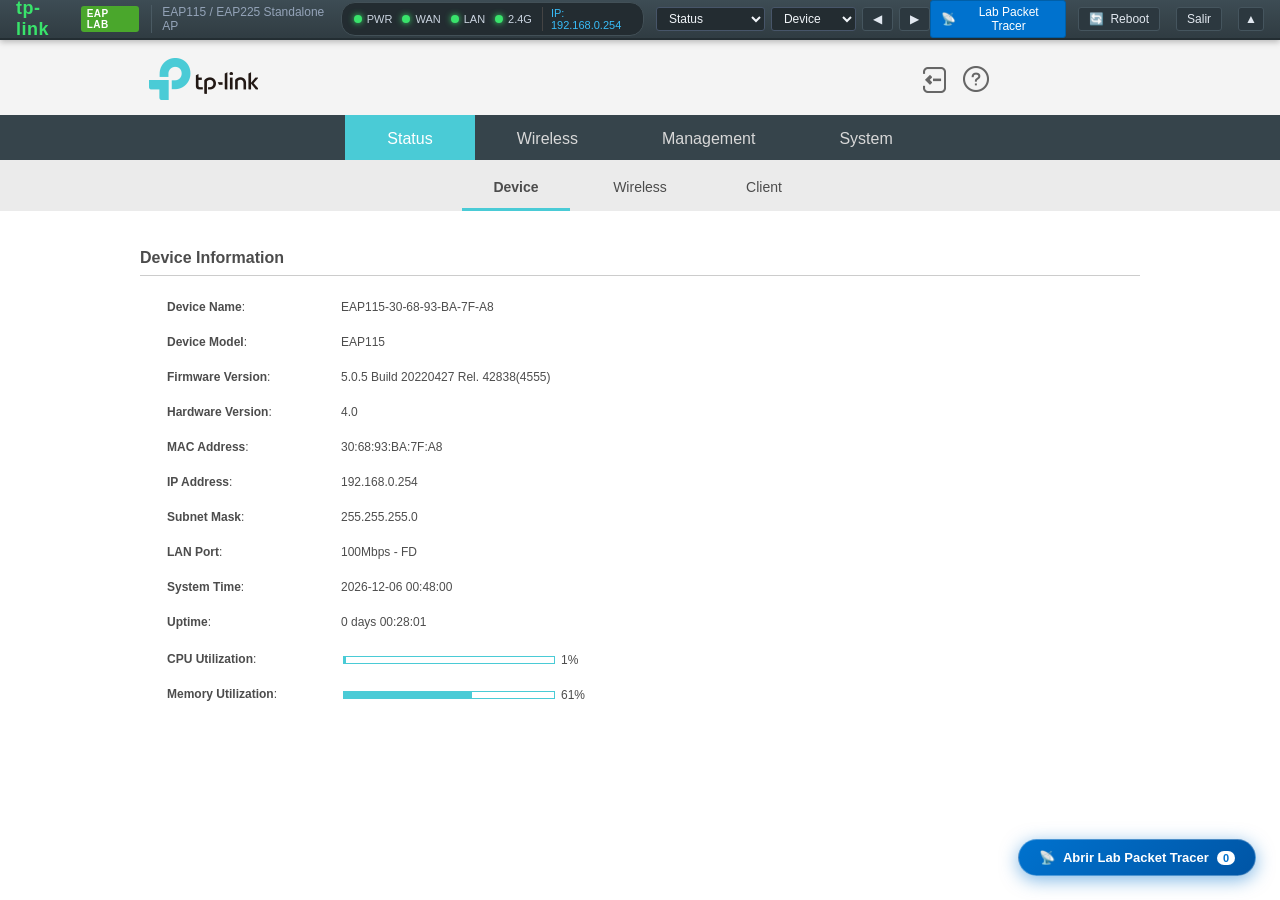
==== commit 985c9201: "Fix: Centering of EAP interface, full-width viewport and overlay drawer layout" ====
--- a/index.html
+++ b/index.html
@@ -48,23 +48,31 @@
       <button id="btn-top-reboot" class="top-btn" title="Reiniciar Punto de Acceso">
         <span>🔄</span> <span>Reboot</span>
       </button>
-      <button id="btn-logout" class="top-btn danger" style="margin-left:6px;" title="Cerrar sesión de administración">
+      <button id="btn-logout" class="top-btn danger" style="margin-left:4px;" title="Cerrar sesión de administración">
         <span>Salir</span>
+      </button>
+      <button id="btn-toggle-topbar" class="top-btn" style="padding:4px 6px;margin-left:4px;" title="Ocultar barra superior para pantalla completa">
+        <span>▲</span>
       </button>
     </div>
   </header>
 
+  <!-- Floating pill to restore top-bar if hidden -->
+  <button id="btn-show-topbar" style="position:fixed;top:6px;left:50%;transform:translateX(-50%);z-index:1001;display:none;background:#232d32;color:#94a3b8;border:1px solid #475569;border-radius:12px;padding:2px 10px;font-size:11px;cursor:pointer;">
+    ▼ Mostrar barra superior
+  </button>
+
   <!-- =========================================================================
-       Main Application Container
+       Main Application Container (100% Full Width Centered)
        ========================================================================= -->
   <main id="app-container">
-    <!-- EAP Original Web Interface Viewport -->
+    <!-- EAP Original Web Interface Viewport (Takes 100% full width, centered) -->
     <section id="eap-frame-container">
       <iframe id="eap-frame" title="TP-Link EAP Management Console" sandbox="allow-scripts allow-same-origin allow-forms allow-modals"></iframe>
     </section>
 
-    <!-- Virtual Wireless Lab & Multi-Device Simulator Side Panel -->
-    <aside id="sim-container">
+    <!-- Virtual Wireless Lab & Multi-Device Simulator Side Drawer -->
+    <aside id="sim-container" class="collapsed">
       <!-- Simulator Header -->
       <div class="sim-header">
         <div class="sim-title">
@@ -321,16 +329,6 @@
               <button id="btn-save-router" class="sim-btn primary">Guardar en Router</button>
             </div>
           </div>
-
-          <!-- Preset Scenarios -->
-          <div class="sim-card" style="margin-top:10px;">
-            <div class="sim-card-header">
-              <span>Escenarios Rápidos de Laboratorio</span>
-            </div>
-            <div id="scenarios-list" style="display:flex;flex-direction:column;gap:6px;">
-              <!-- Populated dynamically -->
-            </div>
-          </div>
         </div>
 
         <!-- ===================================================================
@@ -353,7 +351,7 @@
   </main>
 
   <!-- Floating Pill button to reopen simulator when collapsed -->
-  <button id="sim-toggle-pill">
+  <button id="sim-toggle-pill" class="visible">
     <span>📡</span>
     <span>Abrir Lab Packet Tracer</span>
     <span id="pill-client-count" style="background:#fff;color:var(--tpl-primary);border-radius:10px;padding:1px 6px;font-size:11px;">0</span>
@@ -467,6 +465,9 @@
       const selPage = document.getElementById('sel-page');
       const simContainer = document.getElementById('sim-container');
       const simTogglePill = document.getElementById('sim-toggle-pill');
+      const topBar = document.getElementById('top-bar');
+      const appContainer = document.getElementById('app-container');
+      const btnShowTopBar = document.getElementById('btn-show-topbar');
 
       // -----------------------------------------------------------------------
       // 1. Navigation Setup
@@ -533,7 +534,7 @@
       document.getElementById('btn-next-page').onclick = () => navigateToPage(currentPageIndex + 1);
 
       // -----------------------------------------------------------------------
-      // 2. Simulator Panel & Tabs Toggle
+      // 2. Simulator Drawer & Top Bar Toggle
       // -----------------------------------------------------------------------
       function toggleSimulator(show) {
         const willShow = show !== undefined ? show : simContainer.classList.contains('collapsed');
@@ -550,6 +551,21 @@
       document.getElementById('sim-btn-collapse').onclick = () => toggleSimulator(false);
       simTogglePill.onclick = () => toggleSimulator(true);
 
+      // Toggle Top Bar for pure fullscreen
+      document.getElementById('btn-toggle-topbar').onclick = () => {
+        topBar.classList.add('hidden-bar');
+        appContainer.classList.add('full-top');
+        simContainer.classList.add('full-top');
+        btnShowTopBar.style.display = 'block';
+      };
+
+      btnShowTopBar.onclick = () => {
+        topBar.classList.remove('hidden-bar');
+        appContainer.classList.remove('full-top');
+        simContainer.classList.remove('full-top');
+        btnShowTopBar.style.display = 'none';
+      };
+
       const tabButtons = document.querySelectorAll('.sim-tab-btn');
       const tabPanes = document.querySelectorAll('.tab-pane');
 
@@ -569,14 +585,13 @@
       // 3. Packet Tracer Topology Canvas (Draggable Nodes & Visual Links)
       // -----------------------------------------------------------------------
       let draggedDevId = null;
-      let svgCanvas = document.getElementById('pt-svg-canvas');
+      const svgCanvas = document.getElementById('pt-svg-canvas');
 
       function renderCanvasTopology() {
         const state = EAP.getState();
         const clientsGroup = document.getElementById('svg-clients-group');
         const linksGroup = document.getElementById('svg-links-group');
 
-        // Update Router & AP colors
         document.getElementById('svg-rt-led-wan').setAttribute('fill', state.router.wanOnline ? '#39e36b' : '#f43f5e');
         document.getElementById('svg-ap-circle').setAttribute('stroke', state.wireless.radio24 ? '#0072ce' : '#64748b');
         document.getElementById('svg-ap-ip-text').textContent = state.device.ip;
@@ -638,7 +653,6 @@
         document.getElementById('pill-client-count').textContent = connCount;
       }
 
-      // Drag and Drop Logic on SVG Canvas
       svgCanvas.addEventListener('mousedown', function(e) {
         const node = e.target.closest('.pt-node');
         if (node) {
@@ -704,7 +718,7 @@
       };
 
       // -----------------------------------------------------------------------
-      // 5. Active Virtual Device Shell (Apps: Wi-Fi, CLI, Browser, Speedtest)
+      // 5. Active Virtual Device Shell
       // -----------------------------------------------------------------------
       function renderActiveDeviceScreen() {
         const state = EAP.getState();
@@ -712,7 +726,6 @@
         if (!client) return;
         activeClientId = client.id;
 
-        // Update dropdown
         const devDropdown = document.getElementById('sel-active-device-dropdown');
         devDropdown.innerHTML = state.clients.map(c => `
           <option value="${c.id}" ${c.id === client.id ? 'selected' : ''}>${c.name} (${c.mac})</option>
@@ -724,7 +737,6 @@
           renderCanvasTopology();
         };
 
-        // Device Shell Header
         document.getElementById('dev-shell-name').textContent = client.name;
         document.getElementById('dev-shell-mac').textContent = client.mac;
         document.getElementById('dev-shell-icon').textContent = client.type === 'phone' ? '📱' : client.type === 'laptop' ? '💻' : '🖥️';
@@ -733,7 +745,6 @@
         const bars = EAP.getSignalBars(rssi);
         document.getElementById('dev-shell-signal-icon').textContent = [' ', '▂', '▂▄', '▂▄▆', '▂▄▆█'][bars];
 
-        // Wi-Fi Power Switch
         const wifiPowerChk = document.getElementById('dev-wifi-power-chk');
         wifiPowerChk.checked = client.wifiEnabled;
         wifiPowerChk.onchange = () => {
@@ -743,7 +754,6 @@
           EAP.triggerSync();
         };
 
-        // Distance slider
         const distSlider = document.getElementById('dev-slider-dist');
         const distVal = document.getElementById('dev-slider-dist-val');
         distSlider.value = client.distance;
@@ -758,7 +768,6 @@
           }
         };
 
-        // Status banner
         const statusBanner = document.getElementById('dev-wifi-conn-status-banner');
         if (client.status === 'connected') {
           statusBanner.style.background = '#f0fdf4';
@@ -794,7 +803,6 @@
           statusBanner.innerHTML = `Desconectado. Selecciona una red Wi-Fi abajo para conectar.`;
         }
 
-        // Wi-Fi Scan List (Based on REAL EAP Configuration)
         const scanList = document.getElementById('dev-wifi-scan-list');
         scanList.innerHTML = '';
 
@@ -803,10 +811,9 @@
           return;
         }
 
-        // Add SSIDs from REAL EAP config if radio 2.4GHz is ON
         if (state.wireless.radio24) {
           state.wireless.ssids.forEach(s => {
-            if (!s.bcast) return; // Hidden SSID
+            if (!s.bcast) return;
             const isConn = client.connectedSSID === s.name && (client.status === 'connected' || client.status === 'noinet');
             const item = document.createElement('div');
             item.className = `wifi-item ${isConn ? 'connected' : ''}`;
@@ -826,7 +833,6 @@
           scanList.innerHTML = '<div style="padding:16px;text-align:center;color:#e74c3c;">La radio 2.4GHz de la EAP está desactivada en la web.</div>';
         }
 
-        // External neighbor networks
         const neighbor = [
           { name: 'MOVISTAR_Fibra_4F2A', sec: 'WPA2' },
           { name: 'Vodafone_Vecinos_5G', sec: 'WPA2' }
@@ -879,7 +885,6 @@
         else alert(`Error al conectar: ${res.error}`);
       };
 
-      // App Switcher in Device Shell
       document.querySelectorAll('.device-app-btn').forEach(btn => {
         btn.onclick = () => {
           document.querySelectorAll('.device-app-btn').forEach(b => b.classList.remove('active'));
--- a/simulator.css
+++ b/simulator.css
@@ -21,7 +21,7 @@
   --tpl-text-main: #333333;
   --tpl-text-muted: #777777;
   --tpl-font: Arial, Helvetica, "Segoe UI", sans-serif;
-  --sim-width: 500px;
+  --sim-width: 520px;
 }
 
 * {
@@ -35,28 +35,33 @@
   width: 100%;
   overflow: hidden;
   font-family: var(--tpl-font);
-  background: var(--tpl-bg);
+  background: #ffffff;
   color: var(--tpl-text-main);
 }
 
 /* ==========================================================================
-   Top Management Bar
+   Top Management Bar (TP-Link Omada Style)
    ========================================================================== */
 #top-bar {
   position: fixed;
   top: 0;
   left: 0;
   right: 0;
-  height: 42px;
+  height: 40px;
   background: linear-gradient(180deg, #3d4c54 0%, #303c42 100%);
   border-bottom: 2px solid #232d32;
   display: flex;
   align-items: center;
   justify-content: space-between;
-  padding: 0 14px;
-  z-index: 100;
+  padding: 0 16px;
+  z-index: 1000;
   color: #e2e8f0;
-  box-shadow: 0 2px 6px rgba(0,0,0,0.3);
+  box-shadow: 0 2px 6px rgba(0,0,0,0.25);
+  transition: transform 0.3s ease;
+}
+
+#top-bar.hidden-bar {
+  transform: translateY(-100%);
 }
 
 .brand-section {
@@ -161,7 +166,7 @@
   color: #e2e8f0;
   border: 1px solid #45555e;
   border-radius: 3px;
-  padding: 5px 12px;
+  padding: 4px 10px;
   font-size: 12px;
   cursor: pointer;
   display: inline-flex;
@@ -198,76 +203,100 @@
 }
 
 /* ==========================================================================
-   Main Layout
+   Main Application Layout (100% Full Width Centered)
    ========================================================================== */
 #app-container {
   position: fixed;
-  top: 42px;
+  top: 40px;
   left: 0;
   right: 0;
   bottom: 0;
-  display: flex;
+  width: 100%;
+  height: calc(100% - 40px);
   overflow: hidden;
+  background: #ffffff;
+  transition: top 0.3s ease, height 0.3s ease;
+}
+
+#app-container.full-top {
+  top: 0;
+  height: 100%;
 }
 
 #eap-frame-container {
-  flex: 1;
+  width: 100%;
   height: 100%;
-  position: relative;
-  background: #eaedf1;
-  transition: width 0.3s cubic-bezier(0.4, 0, 0.2, 1);
+  position: absolute;
+  inset: 0;
+  background: #ffffff;
+  display: flex;
+  justify-content: center;
+  align-items: stretch;
 }
 
 #eap-frame {
   width: 100%;
   height: 100%;
   border: none;
-  background: #eaedf1;
+  background: #ffffff;
   display: block;
 }
 
 /* ==========================================================================
-   Simulator Panel
+   Simulator Drawer Panel (Overlay Drawer, Never Squashes the EAP Layout!)
    ========================================================================== */
 #sim-container {
+  position: fixed;
+  top: 40px;
+  right: 0;
+  bottom: 0;
   width: var(--sim-width);
-  height: 100%;
+  max-width: 95vw;
   background: #ffffff;
   border-left: 1px solid var(--tpl-border);
-  box-shadow: -3px 0 12px rgba(0,0,0,0.1);
+  box-shadow: -4px 0 25px rgba(0, 0, 0, 0.22);
   display: flex;
   flex-direction: column;
-  z-index: 50;
-  transition: transform 0.3s cubic-bezier(0.4, 0, 0.2, 1), width 0.3s;
+  z-index: 2000;
+  transform: translateX(0);
+  transition: transform 0.3s cubic-bezier(0.4, 0, 0.2, 1), top 0.3s ease;
+}
+
+#sim-container.full-top {
+  top: 0;
 }
 
 #sim-container.collapsed {
-  transform: translateX(100%);
-}
-
+  transform: translateX(105%);
+  pointer-events: none;
+  visibility: hidden;
+  transition: transform 0.3s cubic-bezier(0.4, 0, 0.2, 1), visibility 0.3s;
+}
+
+/* Floating Pill Button when collapsed */
 #sim-toggle-pill {
   position: fixed;
-  right: 18px;
-  bottom: 18px;
+  right: 24px;
+  bottom: 24px;
   background: linear-gradient(135deg, #0072ce 0%, #0055a5 100%);
   color: #ffffff;
-  padding: 9px 18px;
-  border-radius: 24px;
+  padding: 10px 20px;
+  border-radius: 26px;
   font-size: 13px;
   font-weight: bold;
   border: 1px solid rgba(255,255,255,0.3);
-  box-shadow: 0 4px 16px rgba(0, 114, 206, 0.45);
+  box-shadow: 0 4px 18px rgba(0, 114, 206, 0.5);
   cursor: pointer;
   display: none;
   align-items: center;
   gap: 8px;
-  z-index: 60;
+  z-index: 1500;
   transition: transform 0.2s, box-shadow 0.2s;
 }
 
 #sim-toggle-pill:hover {
   transform: translateY(-2px);
-  box-shadow: 0 6px 20px rgba(0, 114, 206, 0.6);
+  box-shadow: 0 6px 24px rgba(0, 114, 206, 0.65);
 }
 
 #sim-toggle-pill.visible {
@@ -784,7 +813,7 @@
   display: flex;
   align-items: center;
   justify-content: center;
-  z-index: 1000;
+  z-index: 3000;
   backdrop-filter: blur(2px);
 }
 
@@ -886,7 +915,7 @@
 #auth-overlay {
   position: fixed;
   inset: 0;
-  z-index: 2000;
+  z-index: 4000;
   background: radial-gradient(circle at center, #2e3b42 0%, #171f24 100%);
   display: flex;
   align-items: center;
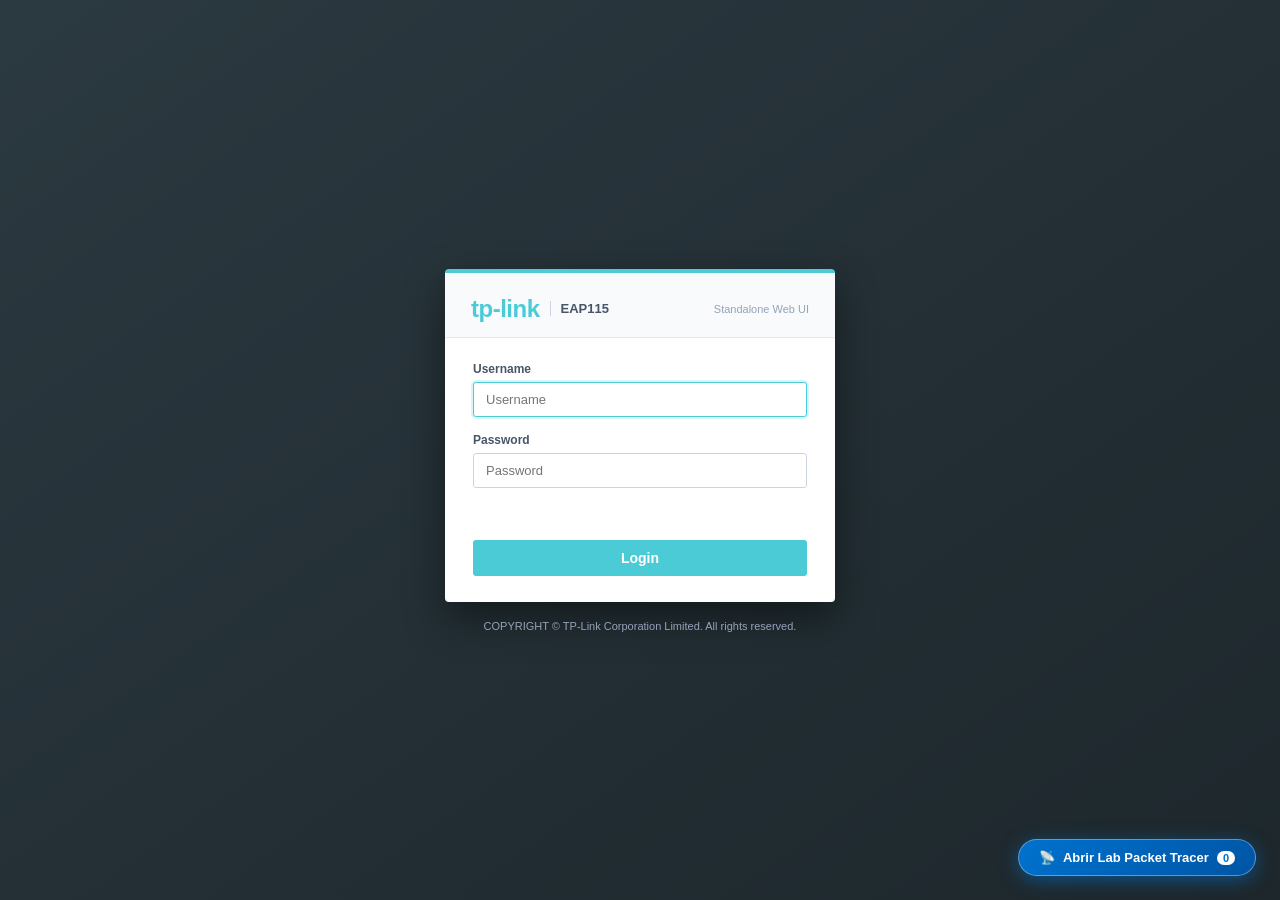
==== commit 7856b524: "Default to login without spoilers, start router unconfigured with IOS CLI & GUI, add visual PDU and " ====
--- a/index.html
+++ b/index.html
@@ -2,10 +2,10 @@
 <html lang="es">
 <head>
   <meta charset="utf-8">
-  <title>TP-Link EAP Management &amp; Virtual Wireless Lab</title>
+  <title>TP-Link EAP Web Management &amp; Virtual Packet Tracer Lab</title>
   <meta name="viewport" content="width=device-width, initial-scale=1">
   <link rel="stylesheet" href="simulator.css">
-  <meta name="description" content="Simulador interactivo de TP-Link EAP con laboratorio de red virtual multi-dispositivo tipo Packet Tracer, herramientas de diagnóstico, escáner Wi-Fi y consola CLI.">
+  <meta name="description" content="Simulador interactivo de TP-Link EAP con laboratorio de red virtual multi-dispositivo tipo Packet Tracer, Router configurable por GUI y Cisco IOS CLI, PDU visual y consola terminal.">
 </head>
 <body>
 
@@ -15,20 +15,20 @@
   <header id="top-bar">
     <div class="brand-section">
       <div class="brand-logo">
-        <span style="color:#39e36b;font-size:18px;">tp-link</span>
+        <span style="color:#4acbd6;font-size:18px;font-weight:800;">tp-link</span>
         <span class="logo-badge">EAP LAB</span>
       </div>
-      <div class="model-badge">EAP115 / EAP225 Standalone AP</div>
+      <div class="model-badge" id="top-model-badge">EAP115 Standalone AP</div>
     </div>
 
     <!-- Center LED cluster & Live status -->
     <div class="bar-center">
-      <div class="led-cluster" title="Estado de LEDs del Hardware EAP y Router">
-        <div class="led-item"><i class="led-dot green" id="led-pwr"></i> PWR</div>
-        <div class="led-item"><i class="led-dot green" id="led-wan"></i> WAN</div>
-        <div class="led-item"><i class="led-dot green" id="led-lan"></i> LAN</div>
-        <div class="led-item"><i class="led-dot green" id="led-wifi"></i> 2.4G</div>
-        <div class="led-item" style="border-left:1px solid #444;padding-left:8px;color:#38bdf8;" id="bar-ap-ip">IP: 192.168.0.254</div>
+      <div class="led-cluster" title="Estado de LEDs del Hardware EAP y Enlaces del Laboratorio">
+        <div class="led-item"><i class="led-dot green" id="led-pwr"></i> LED</div>
+        <div class="led-item"><i class="led-dot red" id="led-wan"></i> WAN</div>
+        <div class="led-item"><i class="led-dot red" id="led-lan"></i> ROUTER</div>
+        <div class="led-item"><i class="led-dot green" id="led-wifi"></i> 2.4G/5G</div>
+        <div class="led-item" style="border-left:1px solid #444;padding-left:8px;color:#4acbd6;" id="bar-ap-ip">EAP: 192.168.0.254</div>
       </div>
 
       <!-- Quick Page Navigation Dropdowns -->
@@ -42,16 +42,16 @@
 
     <!-- Right Actions -->
     <div class="brand-section">
-      <button id="btn-toggle-sim" class="top-btn primary" title="Alternar panel del Laboratorio Virtual">
+      <button id="btn-toggle-sim" class="top-btn primary" title="Alternar panel del Laboratorio Virtual Packet Tracer">
         <span>📡</span> <span>Lab Packet Tracer</span>
       </button>
       <button id="btn-top-reboot" class="top-btn" title="Reiniciar Punto de Acceso">
         <span>🔄</span> <span>Reboot</span>
       </button>
-      <button id="btn-logout" class="top-btn danger" style="margin-left:4px;" title="Cerrar sesión de administración">
+      <button id="btn-logout" class="top-btn danger" title="Cerrar sesión de administración">
         <span>Salir</span>
       </button>
-      <button id="btn-toggle-topbar" class="top-btn" style="padding:4px 6px;margin-left:4px;" title="Ocultar barra superior para pantalla completa">
+      <button id="btn-toggle-topbar" class="top-btn" style="padding:4px 6px;" title="Ocultar barra superior">
         <span>▲</span>
       </button>
     </div>
@@ -66,7 +66,7 @@
        Main Application Container (100% Full Width Centered)
        ========================================================================= -->
   <main id="app-container">
-    <!-- EAP Original Web Interface Viewport (Takes 100% full width, centered) -->
+    <!-- EAP Original Web Interface Viewport (100% full width, centered) -->
     <section id="eap-frame-container">
       <iframe id="eap-frame" title="TP-Link EAP Management Console" sandbox="allow-scripts allow-same-origin allow-forms allow-modals"></iframe>
     </section>
@@ -80,83 +80,122 @@
           <span>Laboratorio Virtual (Packet Tracer)</span>
         </div>
         <div class="sim-header-actions">
-          <button id="sim-btn-collapse" class="sim-icon-btn" title="Ocultar panel">✖</button>
+          <button id="sim-btn-wide" class="sim-icon-btn" title="Alternar ancho del panel">⇔ Ampliar</button>
+          <button id="sim-btn-export" class="sim-icon-btn" title="Exportar topología y configuración del laboratorio (.json)">💾 Exportar</button>
+          <button id="sim-btn-import" class="sim-icon-btn" title="Importar archivo de laboratorio (.json)">📂 Importar</button>
+          <input type="file" id="sim-import-file" accept=".json" style="display:none;">
+          <button id="sim-btn-reset-lab" class="sim-icon-btn" title="Reiniciar todo el laboratorio a estado de fábrica">🔄 Reset</button>
+          <button id="sim-btn-collapse" class="sim-icon-btn" style="background:#dc2626;border-color:#ef4444;color:#fff;" title="Ocultar panel">✖</button>
         </div>
       </div>
 
       <!-- Simulator Tabs -->
       <nav class="sim-tabs">
-        <button class="sim-tab-btn active" data-tab="topology">🖧 Topología (Canvas)</button>
-        <button class="sim-tab-btn" data-tab="device">📱 Dispositivo Activo</button>
-        <button class="sim-tab-btn" data-tab="router">🌐 Router &amp; WAN</button>
-        <button class="sim-tab-btn" data-tab="logs">📋 Registro</button>
+        <button class="sim-tab-btn active" data-tab="topology">🖧 Topología</button>
+        <button class="sim-tab-btn" data-tab="device">📱 Dispositivo</button>
+        <button class="sim-tab-btn" data-tab="router">🌐 Router <span id="tab-rt-badge" style="font-size:9px;background:#fee2e2;color:#b91c1c;padding:1px 5px;border-radius:8px;">Sin Config</span></button>
+        <button class="sim-tab-btn" data-tab="logs">📋 Syslog</button>
       </nav>
 
       <!-- Simulator Body Content -->
       <div class="sim-body">
         
         <!-- ===================================================================
-             TAB 1: PACKET TRACER TOPOLOGY CANVAS (MULTI-DEVICE)
+             TAB 1: PACKET TRACER TOPOLOGY CANVAS (MULTI-DEVICE + VISUAL PDU)
              =================================================================== -->
         <div id="tab-topology" class="tab-pane active">
           <div class="pt-canvas-container">
             <div class="pt-canvas-header">
-              <span>Lienzo de Red Wi-Fi (Arrastra dispositivos para moverlos)</span>
-              <button id="btn-add-device-canvas" class="sim-btn green" style="padding:2px 8px;font-size:11px;">
+              <span>Topología Interactiva (Haz clic en el Router o arrastra clientes)</span>
+              <button id="btn-add-device-canvas" class="sim-btn green" style="padding:3px 9px;font-size:11px;">
                 ➕ Añadir Dispositivo
               </button>
             </div>
+
+            <!-- Visual PDU / Ping Bar -->
+            <div class="pt-toolbar-bar">
+              <span style="font-weight:bold;color:#334155;">✉️ PDU (Ping Visual):</span>
+              <select id="pdu-src-select" class="sim-input" style="padding:2px 6px;font-size:11px;"></select>
+              <span>→</span>
+              <select id="pdu-dst-select" class="sim-input" style="padding:2px 6px;font-size:11px;">
+                <option value="eap">TP-Link EAP (LAN)</option>
+                <option value="router">Router Gateway (Gi0/0)</option>
+                <option value="internet">Internet ISP (8.8.8.8)</option>
+              </select>
+              <button id="btn-send-pdu" class="sim-btn primary" style="padding:2px 9px;font-size:11px;">Enviar PDU</button>
+            </div>
             
             <!-- SVG Packet Tracer Canvas -->
-            <svg id="pt-svg-canvas" viewBox="0 0 400 260">
+            <svg id="pt-svg-canvas" viewBox="0 0 480 270">
               <defs>
                 <radialGradient id="coverageGrad" cx="50%" cy="50%" r="50%">
-                  <stop offset="0%" stop-color="#0072ce" stop-opacity="0.15"/>
-                  <stop offset="70%" stop-color="#0072ce" stop-opacity="0.05"/>
+                  <stop offset="0%" stop-color="#4acbd6" stop-opacity="0.20"/>
+                  <stop offset="65%" stop-color="#0072ce" stop-opacity="0.06"/>
                   <stop offset="100%" stop-color="#0072ce" stop-opacity="0"/>
                 </radialGradient>
               </defs>
 
-              <!-- Coverage Circles from AP (200, 130) -->
-              <circle cx="200" cy="130" r="190" fill="url(#coverageGrad)" stroke="#cbd5e1" stroke-dasharray="3,3"/>
-              <circle cx="200" cy="130" r="130" fill="none" stroke="#e2e8f0" stroke-dasharray="2,2"/>
-              <circle cx="200" cy="130" r="70" fill="none" stroke="#e2e8f0" stroke-dasharray="2,2"/>
-              <text x="200" y="254" fill="#94a3b8" font-size="9" text-anchor="middle">Límite de cobertura 2.4 GHz (~35m)</text>
-
-              <!-- Link Lines Container (rendered dynamically) -->
+              <!-- Coverage Circles from AP (250, 140) -->
+              <circle cx="250" cy="140" r="185" fill="url(#coverageGrad)" stroke="#cbd5e1" stroke-dasharray="3,3" id="svg-cov-24"/>
+              <circle cx="250" cy="140" r="120" fill="none" stroke="#bae6fd" stroke-dasharray="2,2" id="svg-cov-5"/>
+              <text x="250" y="263" fill="#64748b" font-size="8.5" text-anchor="middle">Cobertura RF: Anillo interior 5 GHz · Anillo exterior 2.4 GHz (~35m)</text>
+
+              <!-- WAN Cable: ISP Cloud (42, 55) to Router (115, 140) -->
+              <line x1="42" y1="55" x2="115" y2="140" stroke="#64748b" stroke-width="2" stroke-dasharray="5,3" id="svg-wan-line"/>
+              <circle cx="88" cy="108" r="4.5" fill="#f43f5e" id="svg-wan-port-dot"><title>Gi0/1 WAN Interface</title></circle>
+              <text x="63" y="92" fill="#64748b" font-size="8" font-weight="bold">Gi0/1</text>
+
+              <!-- Ethernet Trunk Cable: Router (115, 140) to AP (250, 140) -->
+              <line x1="115" y1="140" x2="250" y2="140" stroke="#334155" stroke-width="2.5" id="svg-lan-line"/>
+              <circle cx="148" cy="140" r="4.5" fill="#f43f5e" id="svg-lan-port-dot"><title>Gi0/0 LAN Interface</title></circle>
+              <circle cx="218" cy="140" r="4.5" fill="#39e36b"><title>EAP Eth0 PoE Port</title></circle>
+              <text x="182" y="132" fill="#334155" font-size="8" font-weight="bold" text-anchor="middle" id="svg-trunk-label">Gi0/0 (Down)</text>
+
+              <!-- Wireless Client Links Group -->
               <g id="svg-links-group"></g>
 
-              <!-- Router Node -->
-              <g id="svg-router-node" transform="translate(45, 130)">
-                <rect x="-24" y="-18" width="48" height="36" rx="4" fill="#1e293b" stroke="#64748b" stroke-width="2"/>
-                <text x="0" y="2" fill="#cbd5e1" font-size="10" font-weight="bold" text-anchor="middle">Router</text>
-                <circle cx="-14" cy="-8" r="2.5" fill="#39e36b" id="svg-rt-led-wan"/>
-                <circle cx="-6" cy="-8" r="2.5" fill="#39e36b"/>
-                <circle cx="2" cy="-8" r="2.5" fill="#39e36b"/>
-                <text x="0" y="28" fill="#64748b" font-size="9" text-anchor="middle">192.168.0.1</text>
+              <!-- ISP Cloud Node (42, 55) -->
+              <g class="pt-infra-node" id="svg-isp-node" transform="translate(42, 55)">
+                <ellipse cx="0" cy="0" rx="28" ry="17" fill="#e0f2fe" stroke="#0284c7" stroke-width="1.8"/>
+                <text x="0" y="3" fill="#0369a1" font-size="9" font-weight="bold" text-anchor="middle">☁️ ISP WAN</text>
+                <text x="0" y="27" fill="#475569" font-size="8" text-anchor="middle">8.8.8.8</text>
               </g>
 
-              <!-- Ethernet Cable Router to AP -->
-              <line x1="70" y1="130" x2="175" y2="130" stroke="#0072ce" stroke-width="3"/>
-              <text x="122" y="124" fill="#0072ce" font-size="8" text-anchor="middle">PoE LAN</text>
-
-              <!-- Central AP Node (TP-Link EAP) -->
-              <g id="svg-ap-node" transform="translate(200, 130)">
-                <circle cx="0" cy="0" r="24" fill="#232f35" stroke="#0072ce" stroke-width="3" id="svg-ap-circle"/>
-                <text x="0" y="6" fill="#38bdf8" font-size="20" text-anchor="middle">📡</text>
-                <text x="0" y="36" fill="#1e293b" font-size="10" font-weight="bold" text-anchor="middle">TP-Link EAP</text>
-                <text x="0" y="47" fill="#64748b" font-size="9" text-anchor="middle" id="svg-ap-ip-text">192.168.0.254</text>
+              <!-- Router Node (115, 140) - Clickable to open Router Config -->
+              <g class="pt-infra-node" id="svg-router-node" transform="translate(115, 140)">
+                <title>Haz clic para configurar el Router (GUI / Cisco IOS CLI)</title>
+                <circle cx="0" cy="0" r="22" fill="#1e293b" stroke="#f43f5e" stroke-width="2.5" id="svg-rt-circle"/>
+                <line x1="-11" y1="-11" x2="11" y2="11" stroke="#cbd5e1" stroke-width="2"/>
+                <line x1="11" y1="-11" x2="-11" y2="11" stroke="#cbd5e1" stroke-width="2"/>
+                <text x="0" y="33" fill="#1e293b" font-size="9.5" font-weight="bold" text-anchor="middle" id="svg-rt-name">Router0</text>
+                <text x="0" y="43" fill="#dc2626" font-size="8" font-weight="bold" text-anchor="middle" id="svg-rt-ip-text">Sin IP (Desconfig.)</text>
+              </g>
+
+              <!-- Central AP Node (TP-Link EAP at 250, 140) -->
+              <g class="pt-infra-node" id="svg-ap-node" transform="translate(250, 140)">
+                <title>TP-Link EAP Standalone Access Point</title>
+                <circle cx="0" cy="0" r="23" fill="#ffffff" stroke="#4acbd6" stroke-width="3" id="svg-ap-circle"/>
+                <circle cx="0" cy="-14" r="3" fill="#39e36b" id="svg-ap-led-dot"/>
+                <text x="0" y="7" fill="#0072ce" font-size="18" text-anchor="middle">📡</text>
+                <text x="0" y="35" fill="#1e293b" font-size="9.5" font-weight="bold" text-anchor="middle" id="svg-ap-name-text">TP-Link EAP</text>
+                <text x="0" y="45" fill="#0072ce" font-size="8.5" font-weight="bold" text-anchor="middle" id="svg-ap-ip-text">192.168.0.254</text>
               </g>
 
               <!-- Dynamic Draggable Client Nodes Group -->
               <g id="svg-clients-group"></g>
+
+              <!-- Animated PDU Packet Layer -->
+              <g id="svg-pdu-layer"></g>
             </svg>
+
+            <!-- PDU Simulation Result Box -->
+            <div id="pdu-result-banner" style="display:none;padding:8px 12px;border-top:1px solid #cbd5e1;font-size:11px;background:#f8fafc;"></div>
           </div>
 
           <!-- Quick Devices Summary Table -->
           <div class="sim-card" style="margin-top:10px;">
             <div class="sim-card-header">
-              <span>Dispositivos en el Laboratorio</span>
+              <span>Dispositivos Cliente en el Laboratorio</span>
               <span id="pt-connected-badge" style="color:var(--tpl-green);font-size:11px;">0 conectados</span>
             </div>
             <div id="pt-devices-list-cards" style="display:flex;flex-direction:column;gap:6px;">
@@ -171,8 +210,8 @@
         <div id="tab-device" class="tab-pane" style="display:none;">
           <!-- Device Switcher Header -->
           <div style="display:flex;justify-content:space-between;align-items:center;margin-bottom:8px;">
-            <div style="font-size:12px;color:#475569;">Dispositivo seleccionado:</div>
-            <select id="sel-active-device-dropdown" class="top-select" style="background:#fff;color:#1e293b;border-color:#cbd5e1;"></select>
+            <div style="font-size:12px;font-weight:bold;color:#334155;">Dispositivo Activo:</div>
+            <select id="sel-active-device-dropdown" class="top-select" style="background:#fff;color:#1e293b;border-color:#cbd5e1;padding:4px 8px;"></select>
           </div>
 
           <!-- Virtual Device Shell Frame -->
@@ -183,16 +222,17 @@
                 <span id="dev-shell-icon">📱</span>
                 <span id="dev-shell-name">Pixel 8 Pro</span>
               </span>
-              <span style="font-family:monospace;font-size:10px;" id="dev-shell-mac">A4:5E:60:1B:7C:D2</span>
+              <span style="font-family:monospace;font-size:10px;color:#94a3b8;" id="dev-shell-mac">A4:5E:60:1B:7C:D2</span>
               <div style="display:flex;align-items:center;gap:6px;">
-                <span id="dev-shell-signal-icon">📶</span>
-                <span>100%</span>
+                <span id="dev-shell-signal-icon" style="color:#38bdf8;">▂▄▆█</span>
+                <span id="dev-shell-ip-pill" style="background:#334155;padding:1px 6px;border-radius:8px;font-size:10px;">Sin IP</span>
               </div>
             </div>
 
             <!-- Device Apps Navigation Bar -->
             <div class="device-nav-apps">
               <button class="device-app-btn active" data-app="wifi">📶 Wi-Fi</button>
+              <button class="device-app-btn" data-app="ipconfig">⚙️ Config IP</button>
               <button class="device-app-btn" data-app="cli">💻 Terminal (CMD)</button>
               <button class="device-app-btn" data-app="browser">🌐 Navegador</button>
               <button class="device-app-btn" data-app="speed">⚡ Speedtest</button>
@@ -201,96 +241,129 @@
             <!-- Screen: App 1 - Wi-Fi Manager -->
             <div id="app-screen-wifi" class="device-screen-content">
               <div style="display:flex;justify-content:space-between;align-items:center;margin-bottom:8px;">
-                <span style="font-size:12px;font-weight:bold;color:#334155;">Adaptador Wi-Fi</span>
+                <span style="font-size:12px;font-weight:bold;color:#334155;">Adaptador Inalámbrico 802.11a/b/g/n/ac</span>
                 <label style="display:flex;align-items:center;gap:6px;cursor:pointer;font-size:12px;">
-                  <input type="checkbox" id="dev-wifi-power-chk" checked> <b>Activado</b>
+                  <input type="checkbox" id="dev-wifi-power-chk" checked> <b>Encendido</b>
                 </label>
               </div>
 
               <!-- Connection Status Banner -->
-              <div id="dev-wifi-conn-status-banner" style="margin-bottom:8px;padding:8px 10px;border-radius:4px;font-size:11px;">
-                <!-- Populated dynamically -->
-              </div>
+              <div id="dev-wifi-conn-status-banner" style="margin-bottom:8px;padding:8px 10px;border-radius:4px;font-size:11px;"></div>
 
               <!-- Distance & RSSI controls -->
               <div class="sim-row" style="background:#f8fafc;padding:6px 8px;border-radius:4px;border:1px solid #e2e8f0;margin-bottom:8px;">
-                <span>Distancia a la EAP:</span>
+                <span>Distancia física a la EAP:</span>
                 <div style="display:flex;align-items:center;gap:6px;">
-                  <input type="range" id="dev-slider-dist" min="1" max="40" value="3" class="sim-range" style="width:110px;">
-                  <b id="dev-slider-dist-val" style="width:36px;font-size:11px;">3 m</b>
+                  <input type="range" id="dev-slider-dist" min="1" max="40" value="4" class="sim-range" style="width:110px;">
+                  <b id="dev-slider-dist-val" style="width:38px;font-size:11px;">4 m</b>
                 </div>
               </div>
 
               <div style="font-size:11px;font-weight:bold;color:#475569;margin-bottom:4px;">
-                Redes Wi-Fi Detectadas (Escaneo en Tiempo Real)
+                Redes Wi-Fi en el Aire (2.4 GHz &amp; 5 GHz)
               </div>
               
               <!-- Scan List -->
-              <div class="wifi-list" id="dev-wifi-scan-list">
-                <!-- Rendered dynamically -->
-              </div>
+              <div class="wifi-list" id="dev-wifi-scan-list"></div>
 
               <!-- Hidden SSID Connect -->
-              <div style="margin-top:8px;text-align:right;">
+              <div style="margin-top:8px;display:flex;justify-content:space-between;align-items:center;">
+                <span style="font-size:10px;color:#64748b;">¿SSID sin broadcast? Conéctate manualmente:</span>
                 <button id="btn-connect-hidden-ssid" class="sim-btn" style="font-size:11px;padding:3px 8px;">
-                  + Conectar a red oculta
+                  + Red Oculta
                 </button>
               </div>
             </div>
 
-            <!-- Screen: App 2 - Terminal / Command Prompt -->
+            <!-- Screen: App 2 - IP Configuration (DHCP vs Static IP) -->
+            <div id="app-screen-ipconfig" class="device-screen-content" style="display:none;">
+              <div style="font-size:12px;font-weight:bold;color:#1e293b;margin-bottom:6px;">Configuración IPv4 del Dispositivo (Desktop &gt; IP Configuration)</div>
+              <div style="font-size:11px;color:#64748b;margin-bottom:10px;background:#f8fafc;padding:6px 8px;border-radius:4px;border-left:3px solid var(--tpl-primary);">
+                💡 Como el Router viene desconfigurado de fábrica (sin DHCP), puedes asignar una <b>IP Estática</b> (ej. <code>192.168.0.50</code>) para comunicarte con la IP de respaldo de la EAP (<code>192.168.0.254</code>), o configurar el servidor DHCP en la pestaña <b>Router</b>.
+              </div>
+
+              <div style="display:flex;gap:18px;margin-bottom:10px;padding:6px 10px;background:#f1f5f9;border-radius:4px;">
+                <label style="display:flex;align-items:center;gap:6px;cursor:pointer;font-size:12px;font-weight:bold;">
+                  <input type="radio" name="dev_ip_mode" id="dev-ip-mode-dhcp" value="dhcp"> DHCP (Automático)
+                </label>
+                <label style="display:flex;align-items:center;gap:6px;cursor:pointer;font-size:12px;font-weight:bold;">
+                  <input type="radio" name="dev_ip_mode" id="dev-ip-mode-static" value="static"> Estática (Manual)
+                </label>
+              </div>
+
+              <div class="sim-row">
+                <span>Dirección IPv4:</span>
+                <input type="text" id="dev-static-ip" class="sim-input" style="width:170px;" value="192.168.0.50">
+              </div>
+              <div class="sim-row">
+                <span>Máscara de Subred:</span>
+                <input type="text" id="dev-static-mask" class="sim-input" style="width:170px;" value="255.255.255.0">
+              </div>
+              <div class="sim-row">
+                <span>Puerta de Enlace (Gateway):</span>
+                <input type="text" id="dev-static-gw" class="sim-input" style="width:170px;" value="192.168.0.1">
+              </div>
+              <div class="sim-row">
+                <span>Servidor DNS:</span>
+                <input type="text" id="dev-static-dns" class="sim-input" style="width:170px;" value="8.8.8.8">
+              </div>
+
+              <div style="margin-top:10px;display:flex;justify-content:flex-end;gap:8px;">
+                <button id="btn-apply-dev-ip" class="sim-btn primary">Aplicar / Renovar IP</button>
+              </div>
+            </div>
+
+            <!-- Screen: App 3 - Terminal / Command Prompt -->
             <div id="app-screen-cli" class="device-screen-content" style="display:none;padding:6px;">
               <div class="device-terminal">
                 <div class="terminal-history" id="dev-cli-history">Microsoft Windows [Versión 10.0.22631]
-(c) Microsoft Corporation. Todos los derechos reservados.
-
-Escriba 'help' para ver la lista de comandos disponibles (ipconfig, ping, tracert, netsh, curl).
+Escribe 'help' para ver comandos (ipconfig, ipconfig /renew, ping, tracert, arp -a, nslookup, ssh, netsh, curl).
 </div>
                 <div class="terminal-input-row">
-                  <span class="terminal-prompt" id="dev-cli-prompt">C:\Users\Device&gt;</span>
-                  <input type="text" id="dev-cli-input" class="terminal-input" autocomplete="off" spellcheck="false" placeholder="Escribe un comando...">
+                  <span class="terminal-prompt" id="dev-cli-prompt">C:\Users\Client&gt;</span>
+                  <input type="text" id="dev-cli-input" class="terminal-input" autocomplete="off" spellcheck="false" placeholder="Escribe un comando (ej. ping 192.168.0.254)...">
                 </div>
               </div>
             </div>
 
-            <!-- Screen: App 3 - Mini Web Browser -->
+            <!-- Screen: App 4 - Mini Web Browser (With Captive Portal Interception) -->
             <div id="app-screen-browser" class="device-screen-content" style="display:none;">
               <div class="device-browser">
                 <div class="browser-bar">
-                  <span style="font-size:12px;">🔒</span>
+                  <span style="font-size:12px;">🌐</span>
                   <input type="text" id="dev-browser-url" class="browser-url-input" value="http://192.168.0.254">
-                  <button id="btn-browser-go" class="sim-btn primary" style="padding:2px 8px;font-size:11px;">Ir</button>
+                  <button id="btn-browser-go" class="sim-btn primary" style="padding:2px 10px;font-size:11px;">Ir</button>
                 </div>
                 <div class="browser-viewport" id="dev-browser-view">
                   <div style="text-align:center;padding:30px 10px;color:#64748b;">
-                    Ingrese una URL y presione <b>Ir</b>.<br>
-                    Ejemplos: <code>http://192.168.0.254</code> (EAP), <code>http://192.168.0.1</code> (Router), <code>http://google.com</code>
+                    Introduce una URL y pulsa <b>Ir</b>.<br>
+                    Prueba: <code>http://192.168.0.254</code> (Consola EAP), <code>http://192.168.0.1</code> (Router), o <code>http://google.com</code>
                   </div>
                 </div>
               </div>
             </div>
 
-            <!-- Screen: App 4 - Speedtest -->
+            <!-- Screen: App 5 - Speedtest -->
             <div id="app-screen-speed" class="device-screen-content" style="display:none;text-align:center;">
-              <div style="padding:16px 10px;">
-                <div style="font-size:14px;font-weight:bold;color:#1e293b;margin-bottom:6px;">Test de Velocidad de Enlace Wi-Fi</div>
-                <div style="font-size:12px;color:#64748b;margin-bottom:14px;">Mide el ancho de banda real según la atenuación RF y la distancia a la EAP.</div>
+              <div style="padding:14px 10px;">
+                <div style="font-size:14px;font-weight:bold;color:#1e293b;margin-bottom:4px;">Benchmark de Rendimiento Inalámbrico</div>
+                <div style="font-size:11px;color:#64748b;margin-bottom:14px;">Evalúa el caudal real según la banda (2.4GHz / 5GHz), canal y atenuación RSSI.</div>
                 
-                <div style="display:flex;justify-content:center;gap:20px;margin-bottom:16px;">
-                  <div style="background:#f1f5f9;border:1px solid #cbd5e1;border-radius:6px;padding:10px 16px;min-width:110px;">
+                <div style="display:flex;justify-content:center;gap:20px;margin-bottom:14px;">
+                  <div style="background:#f1f5f9;border:1px solid #cbd5e1;border-radius:6px;padding:10px 16px;min-width:115px;">
                     <div style="font-size:10px;color:#64748b;text-transform:uppercase;">Descarga</div>
                     <div style="font-size:22px;font-weight:bold;color:var(--tpl-primary);" id="sp-down-val">--</div>
                     <div style="font-size:10px;color:#94a3b8;">Mbps</div>
                   </div>
-                  <div style="background:#f1f5f9;border:1px solid #cbd5e1;border-radius:6px;padding:10px 16px;min-width:110px;">
+                  <div style="background:#f1f5f9;border:1px solid #cbd5e1;border-radius:6px;padding:10px 16px;min-width:115px;">
                     <div style="font-size:10px;color:#64748b;text-transform:uppercase;">Subida</div>
                     <div style="font-size:22px;font-weight:bold;color:var(--tpl-green);" id="sp-up-val">--</div>
                     <div style="font-size:10px;color:#94a3b8;">Mbps</div>
                   </div>
                 </div>
 
-                <div id="sp-status-text" style="font-size:12px;color:#64748b;min-height:18px;margin-bottom:10px;">Listo para iniciar</div>
-                <button id="btn-start-speedtest" class="sim-btn green" style="padding:6px 20px;font-size:13px;">Iniciar Test</button>
+                <div id="sp-status-text" style="font-size:11.5px;color:#64748b;min-height:18px;margin-bottom:10px;">Listo para iniciar prueba</div>
+                <button id="btn-start-speedtest" class="sim-btn green" style="padding:6px 20px;font-size:12px;">Iniciar Speedtest</button>
               </div>
             </div>
 
@@ -298,35 +371,86 @@
         </div>
 
         <!-- ===================================================================
-             TAB 3: ROUTER GATEWAY & WAN CONTROLS
+             TAB 3: ROUTER GATEWAY (STARTS UNCONFIGURED! GUI + CISCO IOS CLI)
              =================================================================== -->
         <div id="tab-router" class="tab-pane" style="display:none;">
-          <div class="sim-card">
+          <!-- Router State Banner -->
+          <div id="rt-state-banner" style="padding:10px 12px;border-radius:4px;margin-bottom:10px;font-size:11.5px;display:flex;justify-content:space-between;align-items:center;gap:8px;">
+            <div id="rt-state-banner-text"></div>
+            <div style="display:flex;gap:6px;flex-shrink:0;">
+              <button id="btn-rt-quick-setup" class="sim-btn green" style="padding:4px 8px;font-size:11px;" title="Configura automáticamente IP 192.168.0.1, activa Gi0/0, DHCP, VLANs y WAN">⚡ Autoconfigurar</button>
+              <button id="btn-rt-wipe" class="sim-btn danger" style="padding:4px 8px;font-size:11px;" title="Dejar el Router desconfigurado de nuevo">🔌 Desconfigurar</button>
+            </div>
+          </div>
+
+          <!-- Sub-tabs: GUI vs Cisco IOS CLI -->
+          <div style="display:flex;gap:6px;margin-bottom:10px;">
+            <button id="btn-rt-sub-gui" class="sim-btn primary" style="flex:1;">🎛️ Configuración GUI (Interfaces &amp; DHCP)</button>
+            <button id="btn-rt-sub-cli" class="sim-btn" style="flex:1;">💻 Consola Cisco IOS (CLI)</button>
+          </div>
+
+          <!-- Router GUI View -->
+          <div id="rt-view-gui" class="sim-card">
             <div class="sim-card-header">
-              <span>Configuración del Router (Gateway 192.168.0.1)</span>
+              <span>Interfaz LAN (GigabitEthernet0/0 → TP-Link EAP)</span>
             </div>
             <div class="sim-row">
-              <span>IP del Router (Gateway):</span>
-              <input type="text" id="rt-ip-input" class="sim-input" style="width:130px;" value="192.168.0.1">
+              <span>Estado de Puerto (`no shutdown`):</span>
+              <label style="display:flex;align-items:center;gap:6px;cursor:pointer;">
+                <input type="checkbox" id="rt-lan-toggle"> <b id="rt-lan-status-lbl">Apagado (Down)</b>
+              </label>
             </div>
             <div class="sim-row">
-              <span>Enlace WAN (Internet):</span>
+              <span>Dirección IPv4 LAN (Gateway):</span>
+              <input type="text" id="rt-ip-input" class="sim-input" style="width:150px;" placeholder="Ej. 192.168.0.1">
+            </div>
+            <div class="sim-row">
+              <span>Máscara de Subred:</span>
+              <input type="text" id="rt-mask-input" class="sim-input" style="width:150px;" value="255.255.255.0">
+            </div>
+            <div class="sim-row">
+              <span>VLANs Permitidas en Troncal (802.1Q):</span>
+              <input type="text" id="rt-vlan-input" class="sim-input" style="width:150px;" placeholder="0, 1, 10, 20">
+            </div>
+
+            <div class="sim-card-header" style="margin-top:12px;">
+              <span>Servicio DHCP Server &amp; Salida WAN (Gi0/1)</span>
+            </div>
+            <div class="sim-row">
+              <span>Servidor DHCP en el Router:</span>
               <label style="display:flex;align-items:center;gap:6px;cursor:pointer;">
-                <input type="checkbox" id="rt-wan-toggle" checked> <b id="rt-wan-status" style="color:var(--tpl-green);">Online</b>
+                <input type="checkbox" id="rt-dhcp-toggle"> <b id="rt-dhcp-status-lbl">Deshabilitado</b>
               </label>
             </div>
             <div class="sim-row">
-              <span>Servidor DHCP del Router:</span>
+              <span>Inicio Pool DHCP:</span>
+              <input type="text" id="rt-dhcp-start" class="sim-input" style="width:150px;" value="192.168.0.100">
+            </div>
+            <div class="sim-row">
+              <span>Enlace WAN a Internet (`Gi0/1`):</span>
               <label style="display:flex;align-items:center;gap:6px;cursor:pointer;">
-                <input type="checkbox" id="rt-dhcp-toggle" checked> <b id="rt-dhcp-status" style="color:var(--tpl-green);">Habilitado</b>
+                <input type="checkbox" id="rt-wan-toggle"> <b id="rt-wan-status-lbl">Desconectado</b>
               </label>
             </div>
-            <div class="sim-row">
-              <span>VLANs Permitidas (Troncal):</span>
-              <input type="text" id="rt-vlan-input" class="sim-input" style="width:130px;" value="0, 1, 10, 20">
-            </div>
-            <div style="margin-top:10px;text-align:right;">
-              <button id="btn-save-router" class="sim-btn primary">Guardar en Router</button>
+
+            <div style="margin-top:12px;text-align:right;">
+              <button id="btn-save-router" class="sim-btn primary">Guardar Cambios en Router</button>
+            </div>
+          </div>
+
+          <!-- Router Cisco IOS CLI View -->
+          <div id="rt-view-cli" style="display:none;">
+            <div class="device-terminal ios-terminal">
+              <div class="terminal-history" id="rt-cli-history">Cisco IOS Software, C2900 Software (C2900-UNIVERSALK9-M), Version 15.7(3)M
+Copyright (c) 1986-2025 by Cisco Systems, Inc.
+--- System Configuration Dialog ---
+Nota: El Router inicia desconfigurado. Escribe '?' o 'help' para ver los comandos IOS,
+o ejecuta: enable -> conf t -> int g0/0 -> ip address 192.168.0.1 255.255.255.0 -> no shutdown
+</div>
+              <div class="terminal-input-row">
+                <span class="terminal-prompt" id="rt-cli-prompt">Router0&gt;</span>
+                <input type="text" id="rt-cli-input" class="terminal-input" autocomplete="off" spellcheck="false" placeholder="Escribe comando IOS (ej. enable, conf t, sh ip int br)...">
+              </div>
             </div>
           </div>
         </div>
@@ -337,12 +461,10 @@
         <div id="tab-logs" class="tab-pane" style="display:none;">
           <div class="sim-card">
             <div class="sim-card-header">
-              <span>Registro de Eventos en Tiempo Real</span>
+              <span>Registro de Eventos de Red y EAP en Tiempo Real</span>
               <button id="btn-clear-sim-logs" class="sim-btn" style="padding:2px 8px;font-size:10px;">Limpiar</button>
             </div>
-            <div class="sim-log-wrap" id="sim-live-log-box" style="max-height:360px;">
-              <!-- Populated dynamically -->
-            </div>
+            <div class="sim-log-wrap" id="sim-live-log-box" style="max-height:380px;"></div>
           </div>
         </div>
 
@@ -363,10 +485,10 @@
   <div id="reboot-modal-overlay" class="tpl-modal-overlay" style="display:none;">
     <div class="tpl-modal" style="width:440px;">
       <div class="tpl-modal-header">
-        <span>Reiniciando el Punto de Acceso...</span>
+        <span>Restarting Device...</span>
       </div>
       <div class="tpl-modal-body reboot-progress-wrap">
-        <p style="margin:0 0 8px;font-weight:600;color:#333;">Espere mientras la EAP reinicia sus servicios inalámbricos.</p>
+        <p style="margin:0 0 8px;font-weight:600;color:#333;">Please wait while the Access Point restarts and applies configuration.</p>
         <div class="reboot-bar-container">
           <div class="reboot-bar-val" id="reboot-progress-bar"></div>
         </div>
@@ -381,65 +503,67 @@
   <div id="modal-add-device" class="tpl-modal-overlay" style="display:none;">
     <div class="tpl-modal" style="width:400px;">
       <div class="tpl-modal-header">
-        <span>Añadir Nuevo Dispositivo Wi-Fi</span>
+        <span>Añadir Dispositivo Inalámbrico al Lienzo</span>
         <button type="button" class="tpl-modal-close" id="btn-close-add-dev">&times;</button>
       </div>
       <div class="tpl-modal-body">
         <div class="tpl-form-group">
           <label>Nombre del Dispositivo:</label>
-          <input type="text" id="new-dev-name" class="tpl-form-control" value="iPhone 15">
+          <input type="text" id="new-dev-name" class="tpl-form-control" value="iPhone 16">
         </div>
         <div class="tpl-form-group">
-          <label>Tipo de Dispositivo:</label>
+          <label>Tipo de Equipo:</label>
           <select id="new-dev-type" class="tpl-form-control">
             <option value="phone">📱 Smartphone</option>
             <option value="laptop">💻 Portátil / Laptop</option>
             <option value="tablet">📲 Tablet</option>
-            <option value="iot">📹 Cámara / Dispositivo IoT</option>
-            <option value="pc">🖥️ PC de Escritorio</option>
+            <option value="iot">📹 Cámara / Sensor IoT</option>
+            <option value="pc">🖥️ PC con Antena PCIe Wi-Fi</option>
           </select>
         </div>
         <div class="tpl-form-group">
           <label>Dirección MAC (Opcional):</label>
-          <input type="text" id="new-dev-mac" class="tpl-form-control" placeholder="Dejar en blanco para generar auto">
+          <input type="text" id="new-dev-mac" class="tpl-form-control" placeholder="Auto-generar si se deja vacío">
         </div>
       </div>
       <div class="tpl-modal-footer">
         <button type="button" class="sim-btn" id="btn-cancel-add-dev">Cancelar</button>
-        <button type="button" class="sim-btn primary" id="btn-confirm-add-dev">Añadir al Lienzo</button>
+        <button type="button" class="sim-btn primary" id="btn-confirm-add-dev">Añadir al Laboratorio</button>
       </div>
     </div>
   </div>
 
   <!-- =========================================================================
-       Authentication Login Overlay
+       Authentication Login Overlay (Default Initial View - NO SPOILERS!)
        ========================================================================= -->
-  <div id="auth-overlay" style="display:none;">
+  <div id="auth-overlay" style="display:flex;">
     <div class="auth-card">
       <div class="auth-card-head">
-        <span style="font-size:20px;">🛡️</span>
-        <div>
-          <div style="font-weight:bold;font-size:15px;">TP-Link EAP Management</div>
-          <div style="font-size:11px;color:#94a3b8;">Inicio de sesión de administración</div>
+        <div style="display:flex;align-items:center;gap:10px;">
+          <span style="color:#4acbd6;font-size:24px;font-weight:900;letter-spacing:-0.5px;">tp-link</span>
+          <span style="border-left:1px solid #cbd5e1;padding-left:10px;font-size:13px;font-weight:bold;color:#475569;">EAP115</span>
         </div>
+        <span style="font-size:11px;color:#94a3b8;">Standalone Web UI</span>
       </div>
       <div class="auth-card-body">
-        <div class="auth-input-group">
-          <label for="auth-username">Usuario:</label>
-          <input type="text" id="auth-username" value="admin" autocomplete="off">
-        </div>
-        <div class="auth-input-group">
-          <label for="auth-password">Contraseña:</label>
-          <input type="password" id="auth-password" value="admin">
-        </div>
-        <div id="auth-msg" class="auth-msg"></div>
-        <div class="auth-actions">
-          <button id="btn-login" class="sim-btn primary" style="flex:1;padding:8px;">Iniciar Sesión</button>
-        </div>
-        <div style="margin-top:12px;font-size:11px;color:#64748b;text-align:center;">
-          Credenciales predeterminadas: <b>admin / admin</b>
-        </div>
+        <form id="auth-login-form" onsubmit="return false;">
+          <div class="auth-input-group">
+            <label for="auth-username">Username</label>
+            <input type="text" id="auth-username" value="" placeholder="Username" autocomplete="off" autofocus>
+          </div>
+          <div class="auth-input-group">
+            <label for="auth-password">Password</label>
+            <input type="password" id="auth-password" value="" placeholder="Password" autocomplete="off">
+          </div>
+          <div id="auth-msg" class="auth-msg"></div>
+          <div class="auth-actions">
+            <button type="submit" id="btn-login" class="btn-tpl-login">Login</button>
+          </div>
+        </form>
       </div>
+    </div>
+    <div class="auth-footer-meta">
+      COPYRIGHT &copy; TP-Link Corporation Limited. All rights reserved.
     </div>
   </div>
 
@@ -534,7 +658,7 @@
       document.getElementById('btn-next-page').onclick = () => navigateToPage(currentPageIndex + 1);
 
       // -----------------------------------------------------------------------
-      // 2. Simulator Drawer & Top Bar Toggle
+      // 2. Simulator Drawer, Wide Mode, Export/Import & Top Bar Toggle
       // -----------------------------------------------------------------------
       function toggleSimulator(show) {
         const willShow = show !== undefined ? show : simContainer.classList.contains('collapsed');
@@ -551,6 +675,53 @@
       document.getElementById('sim-btn-collapse').onclick = () => toggleSimulator(false);
       simTogglePill.onclick = () => toggleSimulator(true);
 
+      const wideBtn = document.getElementById('sim-btn-wide');
+      wideBtn.onclick = () => {
+        const isWide = simContainer.classList.toggle('wide-mode');
+        wideBtn.textContent = isWide ? '⇔ Normal' : '⇔ Ampliar';
+      };
+
+      // Export / Import JSON Lab State
+      document.getElementById('sim-btn-export').onclick = () => {
+        const dataStr = 'data:text/json;charset=utf-8,' + encodeURIComponent(JSON.stringify(EAP.getState(), null, 2));
+        const a = document.createElement('a');
+        a.setAttribute('href', dataStr);
+        a.setAttribute('download', `TPLink_EAP_Lab_Topology_${Date.now()}.json`);
+        document.body.appendChild(a);
+        a.click();
+        a.remove();
+      };
+
+      const importInput = document.getElementById('sim-import-file');
+      window.triggerImportLabJson = () => importInput.click();
+      document.getElementById('sim-btn-import').onclick = () => importInput.click();
+
+      importInput.onchange = (e) => {
+        const file = e.target.files[0];
+        if (!file) return;
+        const reader = new FileReader();
+        reader.onload = (ev) => {
+          try {
+            const parsed = JSON.parse(ev.target.result);
+            EAP.setState(parsed);
+            EAP.reevaluateAllClients();
+            if (EAP.getState().session) navigateToPage(currentPageIndex);
+            alert('Topología y configuración del laboratorio importadas con éxito.');
+          } catch (err) {
+            alert('Archivo JSON inválido.');
+          }
+        };
+        reader.readAsText(file);
+        importInput.value = '';
+      };
+
+      document.getElementById('sim-btn-reset-lab').onclick = () => {
+        if (confirm('¿Restablecer todo el Laboratorio (Router desconfigurado, EAP de fábrica y clientes) a su estado inicial?')) {
+          EAP.resetState();
+          checkSession();
+        }
+      };
+
       // Toggle Top Bar for pure fullscreen
       document.getElementById('btn-toggle-topbar').onclick = () => {
         topBar.classList.add('hidden-bar');
@@ -569,38 +740,73 @@
       const tabButtons = document.querySelectorAll('.sim-tab-btn');
       const tabPanes = document.querySelectorAll('.tab-pane');
 
+      function switchSimTab(targetTab) {
+        tabButtons.forEach(b => b.classList.toggle('active', b.dataset.tab === targetTab));
+        tabPanes.forEach(p => p.style.display = p.id === ('tab-' + targetTab) ? 'block' : 'none');
+      }
+
       tabButtons.forEach(btn => {
-        btn.onclick = () => {
-          tabButtons.forEach(b => b.classList.remove('active'));
-          tabPanes.forEach(p => p.style.display = 'none');
-
-          btn.classList.add('active');
-          const targetTab = btn.dataset.tab;
-          const targetPane = document.getElementById('tab-' + targetTab);
-          if (targetPane) targetPane.style.display = 'block';
-        };
+        btn.onclick = () => switchSimTab(btn.dataset.tab);
       });
 
       // -----------------------------------------------------------------------
-      // 3. Packet Tracer Topology Canvas (Draggable Nodes & Visual Links)
+      // 3. Packet Tracer Topology Canvas (Draggable Nodes & Visual PDU)
       // -----------------------------------------------------------------------
       let draggedDevId = null;
       const svgCanvas = document.getElementById('pt-svg-canvas');
+
+      // Clicking Router on Canvas opens Router Tab
+      document.getElementById('svg-router-node').addEventListener('click', () => {
+        switchSimTab('router');
+      });
 
       function renderCanvasTopology() {
         const state = EAP.getState();
         const clientsGroup = document.getElementById('svg-clients-group');
         const linksGroup = document.getElementById('svg-links-group');
 
-        document.getElementById('svg-rt-led-wan').setAttribute('fill', state.router.wanOnline ? '#39e36b' : '#f43f5e');
-        document.getElementById('svg-ap-circle').setAttribute('stroke', state.wireless.radio24 ? '#0072ce' : '#64748b');
+        // Router & WAN Link Visuals (Packet Tracer style green/red port indicators)
+        const lanUp = state.router.lanEnabled && Boolean(state.router.ip);
+        const wanUp = Boolean(state.router.wanOnline);
+
+        document.getElementById('svg-lan-port-dot').setAttribute('fill', lanUp ? '#39e36b' : '#f43f5e');
+        document.getElementById('svg-lan-line').setAttribute('stroke', lanUp ? '#0072ce' : '#94a3b8');
+        document.getElementById('svg-trunk-label').textContent = lanUp
+          ? `Gi0/0 (${state.router.dhcpEnabled ? 'DHCP ON' : 'No DHCP'})`
+          : 'Gi0/0 (Down)';
+        document.getElementById('svg-trunk-label').setAttribute('fill', lanUp ? '#0072ce' : '#dc2626');
+
+        document.getElementById('svg-wan-port-dot').setAttribute('fill', wanUp ? '#39e36b' : '#f43f5e');
+        document.getElementById('svg-wan-line').setAttribute('stroke', wanUp ? '#39e36b' : '#94a3b8');
+
+        document.getElementById('svg-rt-circle').setAttribute('stroke', lanUp ? (wanUp ? '#39e36b' : '#f5b942') : '#f43f5e');
+        document.getElementById('svg-rt-name').textContent = state.router.hostname || 'Router0';
+        const rtIpText = document.getElementById('svg-rt-ip-text');
+        if (lanUp) {
+          rtIpText.textContent = state.router.ip;
+          rtIpText.setAttribute('fill', '#166534');
+        } else {
+          rtIpText.textContent = 'Sin IP (Desconfig.)';
+          rtIpText.setAttribute('fill', '#dc2626');
+        }
+
+        // AP Node Visuals
+        document.getElementById('svg-ap-circle').setAttribute('stroke', (state.wireless.radio24 || state.wireless.radio5) ? '#4acbd6' : '#94a3b8');
+        document.getElementById('svg-ap-led-dot').setAttribute('fill', state.device.led ? '#39e36b' : '#475569');
         document.getElementById('svg-ap-ip-text').textContent = state.device.ip;
-
-        // Render Links
+        document.getElementById('svg-cov-24').style.display = state.wireless.radio24 ? 'block' : 'none';
+        document.getElementById('svg-cov-5').style.display = state.wireless.radio5 ? 'block' : 'none';
+
+        // Populate PDU Source Dropdown
+        const pduSrc = document.getElementById('pdu-src-select');
+        const prevSrc = pduSrc.value || activeClientId;
+        pduSrc.innerHTML = state.clients.map(c => `<option value="${c.id}" ${c.id === prevSrc ? 'selected' : ''}>${c.name} (${c.ip || 'Sin IP'})</option>`).join('');
+
+        // Render Wireless Client Links
         let linksHtml = '';
         state.clients.forEach(c => {
-          if (c.status === 'connected' || c.status === 'noinet') {
-            const linkColor = c.status === 'connected' ? '#39e36b' : '#f5b942';
+          if (c.status === 'connected' || c.status === 'noinet' || c.status === 'noip') {
+            const linkColor = c.status === 'connected' ? '#39e36b' : c.status === 'noinet' ? '#0072ce' : '#f5b942';
             linksHtml += `
               <line x1="${EAP.AP_POS.x}" y1="${EAP.AP_POS.y}" x2="${c.x}" y2="${c.y}" 
                     stroke="${linkColor}" stroke-width="2" class="pt-link"/>
@@ -613,16 +819,19 @@
         let nodesHtml = '';
         state.clients.forEach(c => {
           const isSelected = c.id === activeClientId;
-          const isConnected = c.status === 'connected' || c.status === 'noinet';
-          const nodeColor = isConnected ? '#39e36b' : c.status === 'blocked' ? '#f43f5e' : '#64748b';
+          const nodeColor = c.status === 'connected' ? '#39e36b'
+            : c.status === 'noinet' ? '#0072ce'
+            : c.status === 'noip' ? '#f5b942'
+            : c.status === 'blocked' ? '#f43f5e' : '#64748b';
           const icon = c.type === 'phone' ? '📱' : c.type === 'laptop' ? '💻' : c.type === 'tablet' ? '📲' : c.type === 'iot' ? '📹' : '🖥️';
+          const rssi = EAP.calcRSSI(c.distance, c.connectedBand);
 
           nodesHtml += `
             <g class="pt-node ${isSelected ? 'selected' : ''}" data-id="${c.id}" transform="translate(${c.x}, ${c.y})">
-              <circle cx="0" cy="0" r="16" fill="#1e293b" stroke="${nodeColor}" stroke-width="${isSelected ? 3 : 1.5}" class="node-bg"/>
+              <circle cx="0" cy="0" r="15" fill="#1e293b" stroke="${nodeColor}" stroke-width="${isSelected ? 3 : 1.8}" class="node-bg"/>
               <text x="0" y="5" font-size="13" text-anchor="middle">${icon}</text>
-              <text x="0" y="24" fill="#334155" font-size="8.5" font-weight="bold" text-anchor="middle">${c.name}</text>
-              <text x="0" y="32" fill="#64748b" font-size="7.5" text-anchor="middle">${c.distance}m · ${EAP.calcRSSI(c.distance)}dBm</text>
+              <text x="0" y="24" fill="#1e293b" font-size="8.5" font-weight="bold" text-anchor="middle">${c.name}</text>
+              <text x="0" y="32" fill="#64748b" font-size="7.5" text-anchor="middle">${c.ip || (c.distance + 'm · ' + rssi + 'dBm')}</text>
             </g>
           `;
         });
@@ -631,17 +840,21 @@
         // Render Summary Cards
         const cardsContainer = document.getElementById('pt-devices-list-cards');
         cardsContainer.innerHTML = state.clients.map(c => {
-          const isConnected = c.status === 'connected' || c.status === 'noinet';
-          const statusBadge = isConnected ? '<b style="color:var(--tpl-green);">● Conectado</b>' : '<span style="color:#94a3b8;">○ Desconectado</span>';
+          let statusBadge = '<span style="color:#94a3b8;">○ Desconectado</span>';
+          if (c.status === 'connected') statusBadge = '<b style="color:var(--tpl-green);">● Online (Internet)</b>';
+          else if (c.status === 'noinet') statusBadge = '<b style="color:var(--tpl-primary);">● Conectado (LAN)</b>';
+          else if (c.status === 'noip') statusBadge = '<b style="color:var(--tpl-amber);">▲ Sin DHCP (APIPA)</b>';
+          else if (c.status === 'blocked') statusBadge = '<b style="color:var(--tpl-red);">✖ Bloqueado MAC</b>';
+
           return `
             <div style="background:#fff;border:1px solid ${c.id === activeClientId ? 'var(--tpl-primary)' : '#e2e8f0'};border-radius:4px;padding:6px 10px;display:flex;justify-content:space-between;align-items:center;">
               <div style="cursor:pointer;" onclick="selectDevice('${c.id}')">
-                <b style="font-size:12px;color:#1e293b;">${c.name}</b>
-                <div style="font-size:10px;color:#64748b;">${c.mac} · ${c.distance}m · IP: ${c.ip || '--'}</div>
-              </div>
-              <div style="display:flex;align-items:center;gap:8px;">
+                <b style="font-size:12px;color:#1e293b;">${c.name}</b> <span style="font-size:10px;color:#64748b;">(${c.ipConfig === 'static' ? 'Estática' : 'DHCP'})</span>
+                <div style="font-size:10px;color:#64748b;">${c.mac} · ${c.distance}m · IP: <b>${c.ip || '--'}</b></div>
+              </div>
+              <div style="display:flex;align-items:center;gap:6px;">
                 ${statusBadge}
-                <button class="sim-btn" style="padding:2px 6px;font-size:10px;" onclick="selectDevice('${c.id}', true)">Usar</button>
+                <button class="sim-btn" style="padding:2px 7px;font-size:10px;" onclick="selectDevice('${c.id}', true)">Abrir</button>
                 <button class="sim-btn danger" style="padding:2px 6px;font-size:10px;" onclick="removeDevice('${c.id}')">✕</button>
               </div>
             </div>
@@ -666,8 +879,8 @@
       window.addEventListener('mousemove', function(e) {
         if (!draggedDevId) return;
         const rect = svgCanvas.getBoundingClientRect();
-        const scaleX = 400 / rect.width;
-        const scaleY = 260 / rect.height;
+        const scaleX = 480 / rect.width;
+        const scaleY = 270 / rect.height;
         const x = (e.clientX - rect.left) * scaleX;
         const y = (e.clientY - rect.top) * scaleY;
         EAP.updateDevicePosition(draggedDevId, x, y);
@@ -677,12 +890,62 @@
         draggedDevId = null;
       });
 
+      // Visual PDU Animation
+      document.getElementById('btn-send-pdu').onclick = () => {
+        const srcId = document.getElementById('pdu-src-select').value;
+        const dstType = document.getElementById('pdu-dst-select').value;
+        const res = EAP.simulatePDU(srcId, dstType);
+        const layer = document.getElementById('svg-pdu-layer');
+        const banner = document.getElementById('pdu-result-banner');
+
+        banner.style.display = 'block';
+        banner.innerHTML = `<div style="font-weight:bold;color:#0072ce;">⏳ Enviando trama ICMP PDU...</div>`;
+
+        let hopIdx = 0;
+        function runNextHop() {
+          if (hopIdx >= res.hops.length) {
+            layer.innerHTML = '';
+            banner.innerHTML = `
+              <div style="font-weight:bold;color:${res.ok ? '#15803d' : '#b91c1c'};margin-bottom:4px;">
+                ${res.ok ? '✔ ' : '✖ '}${res.reason}
+              </div>
+              <div style="font-size:10px;color:#475569;">
+                ${res.hops.map((h, i) => `${i+1}. <b>${h.from} → ${h.to}</b>: ${h.detail} ${h.ok ? '🟢' : '🔴'}`).join('<br>')}
+              </div>
+            `;
+            return;
+          }
+          const h = res.hops[hopIdx++];
+          const color = h.ok ? '#16a34a' : '#dc2626';
+          layer.innerHTML = `
+            <g id="pdu-anim-pkt" transform="translate(${h.x1}, ${h.y1})">
+              <rect x="-11" y="-8" width="22" height="16" rx="3" fill="${color}" stroke="#fff" stroke-width="1.5"/>
+              <text x="0" y="4" font-size="10" text-anchor="middle" fill="#fff">✉️</text>
+            </g>
+          `;
+          const pkt = document.getElementById('pdu-anim-pkt');
+          const start = performance.now();
+          const dur = 420;
+          function step(now) {
+            const t = Math.min(1, (now - start) / dur);
+            const cx = h.x1 + (h.x2 - h.x1) * t;
+            const cy = h.y1 + (h.y2 - h.y1) * t;
+            if (pkt) pkt.setAttribute('transform', `translate(${cx}, ${cy})`);
+            if (t < 1) requestAnimationFrame(step);
+            else setTimeout(runNextHop, 120);
+          }
+          requestAnimationFrame(step);
+        }
+
+        runNextHop();
+      };
+
       // -----------------------------------------------------------------------
       // 4. Add & Delete Devices (Packet Tracer)
       // -----------------------------------------------------------------------
       const modalAddDev = document.getElementById('modal-add-device');
       document.getElementById('btn-add-device-canvas').onclick = () => {
-        document.getElementById('new-dev-name').value = 'Dispositivo ' + (EAP.getState().clients.length + 1);
+        document.getElementById('new-dev-name').value = 'Cliente-' + (EAP.getState().clients.length + 1);
         document.getElementById('new-dev-mac').value = '';
         modalAddDev.style.display = 'flex';
       };
@@ -703,9 +966,7 @@
         activeClientId = id;
         renderCanvasTopology();
         renderActiveDeviceScreen();
-        if (switchToDeviceTab) {
-          document.querySelector('[data-tab="device"]').click();
-        }
+        if (switchToDeviceTab) switchSimTab('device');
       };
 
       window.removeDevice = function(id) {
@@ -718,7 +979,7 @@
       };
 
       // -----------------------------------------------------------------------
-      // 5. Active Virtual Device Shell
+      // 5. Active Virtual Device Shell (Wi-Fi, IP Config, CLI, Browser, Speedtest)
       // -----------------------------------------------------------------------
       function renderActiveDeviceScreen() {
         const state = EAP.getState();
@@ -740,11 +1001,23 @@
         document.getElementById('dev-shell-name').textContent = client.name;
         document.getElementById('dev-shell-mac').textContent = client.mac;
         document.getElementById('dev-shell-icon').textContent = client.type === 'phone' ? '📱' : client.type === 'laptop' ? '💻' : '🖥️';
-
-        const rssi = EAP.calcRSSI(client.distance);
+        document.getElementById('dev-shell-ip-pill').textContent = client.ip ? `${client.ip} (${client.ipConfig.toUpperCase()})` : 'Sin IP';
+
+        const rssi = EAP.calcRSSI(client.distance, client.connectedBand);
         const bars = EAP.getSignalBars(rssi);
         document.getElementById('dev-shell-signal-icon').textContent = [' ', '▂', '▂▄', '▂▄▆', '▂▄▆█'][bars];
 
+        // IP Configuration App sync
+        const radDhcp = document.getElementById('dev-ip-mode-dhcp');
+        const radStatic = document.getElementById('dev-ip-mode-static');
+        radDhcp.checked = client.ipConfig !== 'static';
+        radStatic.checked = client.ipConfig === 'static';
+        document.getElementById('dev-static-ip').value = client.staticIp || '192.168.0.50';
+        document.getElementById('dev-static-mask').value = client.staticMask || '255.255.255.0';
+        document.getElementById('dev-static-gw').value = client.staticGw || '192.168.0.1';
+        document.getElementById('dev-static-dns').value = client.staticDns || '8.8.8.8';
+
+        // Wi-Fi Power & Distance
         const wifiPowerChk = document.getElementById('dev-wifi-power-chk');
         wifiPowerChk.checked = client.wifiEnabled;
         wifiPowerChk.onchange = () => {
@@ -763,7 +1036,7 @@
           distVal.textContent = client.distance + ' m';
           EAP.persistState();
           EAP.triggerSync();
-          if (client.status === 'connected' && EAP.calcRSSI(client.distance) < -85) {
+          if ((client.status === 'connected' || client.status === 'noinet') && EAP.calcRSSI(client.distance, client.connectedBand) < -85) {
             EAP.reevaluateAllClients();
           }
         };
@@ -775,84 +1048,114 @@
           statusBanner.style.color = '#166534';
           statusBanner.innerHTML = `
             <div style="display:flex;justify-content:space-between;align-items:center;">
-              <b>🟢 Conectado a "${client.connectedSSID}"</b>
+              <b>🟢 Conectado a "${client.connectedSSID}" (${client.connectedBand})</b>
               <button class="sim-btn danger" style="padding:1px 6px;font-size:10px;" onclick="EAPEngine.disconnectClient('${client.id}')">Desconectar</button>
             </div>
-            <div style="margin-top:4px;">IP: <b>${client.ip}</b> · Gateway: <b>${client.gateway}</b> · Señal: <b>${rssi} dBm</b></div>
+            <div style="margin-top:4px;">IP: <b>${client.ip}</b> (${client.ipConfig.toUpperCase()}) · Gateway: <b>${client.gateway}</b> · Señal: <b>${rssi} dBm</b></div>
           `;
         } else if (client.status === 'noinet') {
+          statusBanner.style.background = '#eff6ff';
+          statusBanner.style.border = '1px solid #93c5fd';
+          statusBanner.style.color = '#1e40af';
+          statusBanner.innerHTML = `
+            <div style="display:flex;justify-content:space-between;align-items:center;">
+              <b>🔵 Conectado en LAN Local a "${client.connectedSSID}"</b>
+              <button class="sim-btn danger" style="padding:1px 6px;font-size:10px;" onclick="EAPEngine.disconnectClient('${client.id}')">Desconectar</button>
+            </div>
+            <div style="margin-top:4px;">IP: <b>${client.ip}</b> · Puedes administrar la EAP (<code>${state.device.ip}</code>). ${client.lastError || ''}</div>
+          `;
+        } else if (client.status === 'noip') {
           statusBanner.style.background = '#fefce8';
           statusBanner.style.border = '1px solid #fde047';
           statusBanner.style.color = '#854d0e';
           statusBanner.innerHTML = `
             <div style="display:flex;justify-content:space-between;align-items:center;">
-              <b>🟡 Conectado sin Internet (WAN caída)</b>
+              <b>🟡 Asociado a "${client.connectedSSID}" pero SIN DHCP (${client.ip})</b>
               <button class="sim-btn danger" style="padding:1px 6px;font-size:10px;" onclick="EAPEngine.disconnectClient('${client.id}')">Desconectar</button>
             </div>
-            <div style="margin-top:4px;">IP: ${client.ip} · La LAN funciona pero el router no tiene salida a Internet.</div>
+            <div style="margin-top:4px;">${client.lastError}</div>
           `;
-        } else if (client.status === 'noip' || client.status === 'blocked' || client.status === 'fail') {
+        } else if (client.status === 'blocked' || client.status === 'fail') {
           statusBanner.style.background = '#fef2f2';
           statusBanner.style.border = '1px solid #fca5a5';
           statusBanner.style.color = '#991b1b';
-          statusBanner.innerHTML = `<b>🔴 Error:</b> ${client.lastError || 'Fallo de conexión'}`;
+          statusBanner.innerHTML = `<b>🔴 Error:</b> ${client.lastError || 'Fallo de asociación'}`;
         } else {
           statusBanner.style.background = '#f1f5f9';
           statusBanner.style.border = '1px solid #cbd5e1';
           statusBanner.style.color = '#475569';
-          statusBanner.innerHTML = `Desconectado. Selecciona una red Wi-Fi abajo para conectar.`;
-        }
-
+          statusBanner.innerHTML = `Desconectado. Haz clic en una red Wi-Fi de la lista inferior para asociarte.`;
+        }
+
+        // Render Wi-Fi Scan List (Both 2.4GHz and 5GHz)
         const scanList = document.getElementById('dev-wifi-scan-list');
         scanList.innerHTML = '';
 
         if (!client.wifiEnabled) {
-          scanList.innerHTML = '<div style="padding:16px;text-align:center;color:#888;">El Wi-Fi está apagado en este dispositivo.</div>';
+          scanList.innerHTML = '<div style="padding:16px;text-align:center;color:#888;">El adaptador Wi-Fi está apagado.</div>';
           return;
         }
 
-        if (state.wireless.radio24) {
-          state.wireless.ssids.forEach(s => {
-            if (!s.bcast) return;
-            const isConn = client.connectedSSID === s.name && (client.status === 'connected' || client.status === 'noinet');
+        const visibleSSIDs = state.wireless.ssids.filter(s => {
+          if (!s.bcast) return false;
+          if (s.band === '5GHz' && !state.wireless.radio5) return false;
+          if (s.band !== '5GHz' && !state.wireless.radio24) return false;
+          return true;
+        });
+
+        if (visibleSSIDs.length === 0) {
+          scanList.innerHTML = '<div style="padding:14px;text-align:center;color:#e74c3c;">No hay SSIDs visibles (Radios apagadas o Broadcast deshabilitado).</div>';
+        } else {
+          visibleSSIDs.forEach(s => {
+            const isConn = client.connectedSSID === s.name && (client.status === 'connected' || client.status === 'noinet' || client.status === 'noip');
+            const bRssi = EAP.calcRSSI(client.distance, s.band);
+            const bBars = EAP.getSignalBars(bRssi);
+            const ch = s.band === '5GHz' ? state.wireless.channel5 : state.wireless.channel;
             const item = document.createElement('div');
             item.className = `wifi-item ${isConn ? 'connected' : ''}`;
             item.innerHTML = `
               <div class="ssid-info">
                 <span class="ssid-name">
                   ${isConn ? '<b style="color:var(--tpl-green)">✓</b> ' : ''}${s.name} ${s.sec !== 'None' ? '🔒' : ''}
+                  <span style="font-size:9px;background:#e0f2fe;color:#0369a1;padding:1px 5px;border-radius:3px;">${s.band || '2.4GHz'}</span>
                 </span>
-                <span class="ssid-extra">Canal ${state.wireless.channel} · 2.4GHz · ${s.sec} ${s.vlan ? '· VLAN ' + s.vlan : ''}</span>
-              </div>
-              <div class="wifi-signal-bars">${[' ', '▂', '▂▄', '▂▄▆', '▂▄▆█'][bars]}</div>
+                <span class="ssid-extra">Canal ${ch} · ${s.sec} ${s.vlan ? '· VLAN ' + s.vlan : ''} ${s.guest ? '· Guest' : ''} (${bRssi} dBm)</span>
+              </div>
+              <div class="wifi-signal-bars">${[' ', '▂', '▂▄', '▂▄▆', '▂▄▆█'][bBars]}</div>
             `;
             item.onclick = () => connectPrompt(client, s.name, s.sec, s.pass);
             scanList.appendChild(item);
           });
+        }
+      }
+
+      // Apply Client IP Configuration (DHCP vs Static)
+      document.getElementById('btn-apply-dev-ip').onclick = () => {
+        const state = EAP.getState();
+        const client = state.clients.find(c => c.id === activeClientId);
+        if (!client) return;
+
+        const isStatic = document.getElementById('dev-ip-mode-static').checked;
+        client.ipConfig = isStatic ? 'static' : 'dhcp';
+        client.staticIp = document.getElementById('dev-static-ip').value.trim();
+        client.staticMask = document.getElementById('dev-static-mask').value.trim();
+        client.staticGw = document.getElementById('dev-static-gw').value.trim();
+        client.staticDns = document.getElementById('dev-static-dns').value.trim();
+
+        EAP.persistState();
+        if (client.connectedSSID) {
+          const ssidObj = state.wireless.ssids.find(s => s.name === client.connectedSSID);
+          const res = EAP.attemptConnect(client.id, client.connectedSSID, ssidObj ? ssidObj.pass : '');
+          alert(`Configuración IP aplicada (${client.ipConfig.toUpperCase()}).\nDirección IP actual: ${res.ip || client.ip}`);
         } else {
-          scanList.innerHTML = '<div style="padding:16px;text-align:center;color:#e74c3c;">La radio 2.4GHz de la EAP está desactivada en la web.</div>';
-        }
-
-        const neighbor = [
-          { name: 'MOVISTAR_Fibra_4F2A', sec: 'WPA2' },
-          { name: 'Vodafone_Vecinos_5G', sec: 'WPA2' }
-        ];
-        neighbor.forEach(n => {
-          const item = document.createElement('div');
-          item.className = 'wifi-item';
-          item.style.opacity = '0.6';
-          item.innerHTML = `
-            <div class="ssid-info"><span class="ssid-name">${n.name} 🔒</span><span class="ssid-extra">Red vecina ajena</span></div>
-            <div class="wifi-signal-bars">▂▄</div>
-          `;
-          item.onclick = () => alert('Red externa fuera del alcance del laboratorio.');
-          scanList.appendChild(item);
-        });
-      }
+          EAP.triggerSync();
+          alert(`Modo ${client.ipConfig.toUpperCase()} guardado. Ahora conéctate a una red Wi-Fi.`);
+        }
+      };
 
       function connectPrompt(client, ssidName, secMode, currentPass) {
-        if (client.status === 'connected' && client.connectedSSID === ssidName) {
-          if (confirm(`El dispositivo ya está conectado a "${ssidName}". ¿Desconectar?`)) {
+        if ((client.status === 'connected' || client.status === 'noinet' || client.status === 'noip') && client.connectedSSID === ssidName) {
+          if (confirm(`El dispositivo ya está asociado a "${ssidName}". ¿Desconectar?`)) {
             EAP.disconnectClient(client.id);
           }
           return;
@@ -860,17 +1163,19 @@
 
         let pass = '';
         if (secMode !== 'None') {
-          pass = prompt(`Introduce la contraseña inalámbrica para "${ssidName}":`, currentPass || '');
+          pass = prompt(`Introduce la contraseña WPA/WPA2 para "${ssidName}":`, '');
           if (pass === null) return;
         }
 
         const res = EAP.attemptConnect(client.id, ssidName, pass);
         if (res.status === 'connected') {
-          alert(`¡Conectado exitosamente a "${ssidName}"!\nIP asignada: ${res.ip}`);
+          alert(`¡Conectado a "${ssidName}" con acceso a Internet!\nIP asignada: ${res.ip}`);
         } else if (res.status === 'noinet') {
-          alert(`Conectado a "${ssidName}".\nAviso: La WAN del router está caída (sin Internet).`);
+          alert(`Conectado en red local a "${ssidName}" (IP: ${res.ip}).\nNota: ${res.error}`);
+        } else if (res.status === 'noip') {
+          alert(`Asociado a "${ssidName}", pero sin IP válida (${res.ip}).\n\nMotivo: ${res.error}`);
         } else {
-          alert(`Error al conectar con "${ssidName}":\n${res.error}`);
+          alert(`No se pudo conectar a "${ssidName}":\n${res.error}`);
         }
       }
 
@@ -879,10 +1184,10 @@
         if (!client) return;
         const name = prompt('Nombre exacto del SSID oculto:');
         if (!name) return;
-        const pass = prompt('Contraseña Wi-Fi (si tiene):') || '';
+        const pass = prompt('Contraseña Wi-Fi (dejar vacío si es abierta):') || '';
         const res = EAP.attemptConnect(client.id, name, pass);
-        if (res.status === 'connected') alert(`Conectado a la red oculta "${name}" (IP: ${res.ip})`);
-        else alert(`Error al conectar: ${res.error}`);
+        if (res.status === 'connected' || res.status === 'noinet') alert(`Conectado a "${name}" (IP: ${res.ip})`);
+        else alert(`Estado: ${res.error}`);
       };
 
       document.querySelectorAll('.device-app-btn').forEach(btn => {
@@ -908,12 +1213,12 @@
           cliInput.value = '';
           if (!cmd) return;
 
-          if (cmd.toLowerCase() === 'clear') {
+          if (cmd.toLowerCase() === 'clear' || cmd.toLowerCase() === 'cls') {
             cliHistory.textContent = '';
             return;
           }
 
-          const promptText = `C:\\Users\\Device> ${cmd}\n`;
+          const promptText = `C:\\Users\\Client> ${cmd}\n`;
           const output = EAP.executeCliCommand(activeClientId, cmd);
           cliHistory.textContent += promptText + output + '\n\n';
           cliHistory.scrollTop = cliHistory.scrollHeight;
@@ -921,54 +1226,93 @@
       });
 
       // -----------------------------------------------------------------------
-      // 7. Mini Web Browser inside Virtual Device
-      // -----------------------------------------------------------------------
-      document.getElementById('btn-browser-go').onclick = () => {
+      // 7. Mini Web Browser inside Virtual Device (With Captive Portal Support!)
+      // -----------------------------------------------------------------------
+      function renderBrowserUrl() {
         const url = document.getElementById('dev-browser-url').value.trim();
         const view = document.getElementById('dev-browser-view');
         const state = EAP.getState();
         const client = state.clients.find(c => c.id === activeClientId);
 
-        if (!client || client.status === 'disconnected') {
-          view.innerHTML = `<div style="color:#d9534f;padding:20px;"><b>No hay conexión de red</b><br>El dispositivo no está asociado a ningún punto de acceso.</div>`;
+        if (!client || client.status === 'disconnected' || !client.connectedSSID) {
+          view.innerHTML = `<div style="color:#d9534f;padding:20px;"><b>Sin conexión inalámbrica</b><br>Conecta primero este dispositivo a una red Wi-Fi.</div>`;
           return;
         }
 
-        if (url.includes(state.device.ip) || url.includes('192.168.0.254')) {
+        if (client.status === 'noip') {
+          view.innerHTML = `<div style="color:#b45309;padding:16px;"><b>ERR_ADDRESS_UNREACHABLE (IP APIPA ${client.ip})</b><br><br>El Router está desconfigurado (sin servidor DHCP). Ve a la pestaña <b>⚙️ Config IP</b> para poner una IP Estática (ej. <code>192.168.0.50</code>) o configura el DHCP en la pestaña <b>🌐 Router</b>.</div>`;
+          return;
+        }
+
+        // Captive Portal interception check
+        const portal = state.wireless.portal;
+        if (portal && portal.enabled && portal.ssid === client.connectedSSID && !client.portalAuthenticated) {
+          view.innerHTML = `
+            <div style="border:1px solid #4acbd6;border-radius:6px;padding:12px;background:#f8fafc;">
+              <div style="font-weight:bold;color:#0072ce;margin-bottom:6px;">🛡️ ${portal.title || 'Portal Cautivo TP-Link'}</div>
+              <div style="font-size:11px;color:#475569;margin-bottom:8px;">Autenticación requerida en el SSID <b>${client.connectedSSID}</b> antes de navegar:</div>
+              <div style="display:flex;gap:6px;margin-bottom:8px;">
+                <input type="text" id="cp-user-inp" placeholder="Usuario" class="sim-input" style="flex:1;">
+                <input type="password" id="cp-pass-inp" placeholder="Contraseña" class="sim-input" style="flex:1;">
+              </div>
+              <button id="btn-cp-auth" class="sim-btn primary" style="width:100%;">Iniciar Sesión en el Portal</button>
+              <div id="cp-err-msg" style="color:#dc2626;font-size:11px;margin-top:6px;"></div>
+            </div>
+          `;
+          document.getElementById('btn-cp-auth').onclick = () => {
+            const u = document.getElementById('cp-user-inp').value.trim();
+            const p = document.getElementById('cp-pass-inp').value;
+            if (u === portal.username && p === portal.password) {
+              client.portalAuthenticated = true;
+              EAP.addSysLog('PORTAL', 'INFO', `Client ${client.name} (${client.ip}) authenticated on Captive Portal`);
+              EAP.persistState();
+              renderBrowserUrl();
+            } else {
+              document.getElementById('cp-err-msg').textContent = 'Credenciales del Portal Cautivo incorrectas.';
+            }
+          };
+          return;
+        }
+
+        if (url.includes(state.device.ip)) {
           view.innerHTML = `
             <div style="background:#36444b;color:#fff;padding:8px 12px;border-radius:3px;font-weight:bold;display:flex;justify-content:space-between;">
-              <span>TP-Link EAP Management</span><span>🟢 Online</span>
-            </div>
-            <div style="padding:12px;color:#333;">
-              <p><b>Acceso concedido a la consola web de la EAP</b></p>
-              <p style="font-size:11px;color:#666;">Modelo: ${state.device.model} · IP: ${state.device.ip}</p>
-              <p style="font-size:11px;color:#27ae60;">Conexión HTTP 200 OK establecida desde ${client.ip}.</p>
+              <span>TP-Link ${state.device.model} Web UI (${state.device.ip})</span><span style="color:#4acbd6;">HTTP 200 OK</span>
+            </div>
+            <div style="padding:10px;color:#333;">
+              <p style="margin:4px 0;"><b>Consola de Administración Alcanzable desde ${client.name} (${client.ip})</b></p>
+              <p style="font-size:11px;color:#666;margin:4px 0;">Firmware: ${state.device.firmware} · MAC: ${state.device.mac}</p>
             </div>
           `;
-        } else if (url.includes(state.router.ip) || url.includes('192.168.0.1')) {
-          view.innerHTML = `
-            <div style="background:#1e293b;color:#fff;padding:8px 12px;border-radius:3px;font-weight:bold;">
-              Router Gateway 192.168.0.1
-            </div>
-            <div style="padding:12px;color:#333;">
-              <p>Portal del Router de acceso local.</p>
-              <p style="font-size:11px;">Estado WAN: <b>${state.router.wanOnline ? 'Online' : 'Offline'}</b></p>
-            </div>
-          `;
-        } else {
-          if (!state.router.wanOnline) {
-            view.innerHTML = `<div style="color:#d9534f;padding:20px;"><b>Sin conexión a Internet</b><br>El enlace WAN del router está inactivo. No se puede resolver "${url}".</div>`;
+        } else if (state.router.ip && url.includes(state.router.ip)) {
+          if (!state.router.lanEnabled) {
+            view.innerHTML = `<div style="color:#d9534f;padding:20px;"><b>ERR_CONNECTION_TIMED_OUT</b><br>La interfaz LAN del Router está apagada.</div>`;
           } else {
             view.innerHTML = `
-              <div style="padding:20px;text-align:center;">
-                <h3 style="color:#0072ce;">Google</h3>
-                <p style="color:#27ae60;">¡Conexión a Internet exitosa!</p>
-                <p style="font-size:11px;color:#666;">Página externa cargada a través del enlace WAN.</p>
+              <div style="background:#1e293b;color:#fff;padding:8px 12px;border-radius:3px;font-weight:bold;">
+                ${state.router.hostname} Gateway (${state.router.ip})
+              </div>
+              <div style="padding:10px;color:#333;font-size:11.5px;">
+                <p>Interfaz Gi0/0: <b>UP</b> · DHCP: <b>${state.router.dhcpEnabled ? 'Activo' : 'Inactivo'}</b> · WAN: <b>${state.router.wanOnline ? 'Online' : 'Offline'}</b></p>
               </div>
             `;
           }
-        }
-      };
+        } else {
+          if (!state.router.lanEnabled || !state.router.ip || !state.router.wanOnline) {
+            view.innerHTML = `<div style="color:#d9534f;padding:18px;"><b>Sin salida a Internet (DNS_PROBE_FINISHED_NO_INTERNET)</b><br><br>El Router no está enrutando hacia la WAN. Configura la interfaz LAN (Gi0/0) y activa el enlace WAN (Gi0/1) en la pestaña <b>🌐 Router</b>.</div>`;
+          } else {
+            view.innerHTML = `
+              <div style="padding:16px;text-align:center;">
+                <h3 style="color:#0072ce;margin:0 0 6px;">Google</h3>
+                <p style="color:#16a34a;font-weight:bold;margin:0 0 4px;">¡Salida a Internet verificada con éxito!</p>
+                <p style="font-size:11px;color:#64748b;margin:0;">NAT vía ${state.router.hostname} (${state.router.ip} → ${state.router.wanIp})</p>
+              </div>
+            `;
+          }
+        }
+      }
+
+      document.getElementById('btn-browser-go').onclick = renderBrowserUrl;
 
       // -----------------------------------------------------------------------
       // 8. Device Speedtest
@@ -979,42 +1323,168 @@
         const downVal = document.getElementById('sp-down-val');
         const upVal = document.getElementById('sp-up-val');
 
-        if (!client || client.status === 'disconnected') {
-          statusText.textContent = 'Error: Dispositivo desconectado de la red Wi-Fi.';
+        if (!client || client.status === 'disconnected' || client.status === 'noip') {
+          statusText.textContent = 'Error: El dispositivo necesita asociación Wi-Fi e IP válida.';
           return;
         }
 
-        statusText.textContent = 'Midiendo velocidad de descarga...';
+        statusText.textContent = `Midiendo caudal en banda ${client.connectedBand || '2.4GHz'}...`;
         downVal.textContent = '...';
         upVal.textContent = '...';
 
         setTimeout(() => {
-          const rssi = EAP.calcRSSI(client.distance);
+          const rssi = EAP.calcRSSI(client.distance, client.connectedBand);
+          const mult = client.connectedBand === '5GHz' ? 2.4 : 1.0;
           let down = 0, up = 0;
-          if (rssi >= -55) { down = Math.round(280 + Math.random()*20); up = Math.round(92 + Math.random()*8); }
-          else if (rssi >= -68) { down = Math.round(190 + Math.random()*25); up = Math.round(65 + Math.random()*10); }
-          else if (rssi >= -78) { down = Math.round(98 + Math.random()*15); up = Math.round(35 + Math.random()*8); }
-          else { down = Math.round(28 + Math.random()*10); up = Math.round(9 + Math.random()*4); }
+          if (rssi >= -55) { down = Math.round((240 + Math.random()*30) * mult); up = Math.round((95 + Math.random()*15) * mult); }
+          else if (rssi >= -68) { down = Math.round((165 + Math.random()*25) * mult); up = Math.round((65 + Math.random()*10) * mult); }
+          else if (rssi >= -78) { down = Math.round((85 + Math.random()*15) * mult); up = Math.round((32 + Math.random()*8) * mult); }
+          else { down = Math.round((24 + Math.random()*10) * mult); up = Math.round((9 + Math.random()*4) * mult); }
 
           downVal.textContent = down;
           upVal.textContent = up;
-          statusText.textContent = `Test completado con éxito (Señal: ${rssi} dBm).`;
-        }, 800);
-      };
-
-      // -----------------------------------------------------------------------
-      // 9. Router Controls
-      // -----------------------------------------------------------------------
+          statusText.textContent = `Test completado (${client.connectedBand}, RSSI: ${rssi} dBm).`;
+        }, 700);
+      };
+
+      // -----------------------------------------------------------------------
+      // 9. Router Controls (GUI + Cisco IOS CLI + Quick Setup)
+      // -----------------------------------------------------------------------
+      const btnRtGui = document.getElementById('btn-rt-sub-gui');
+      const btnRtCli = document.getElementById('btn-rt-sub-cli');
+      const viewRtGui = document.getElementById('rt-view-gui');
+      const viewRtCli = document.getElementById('rt-view-cli');
+
+      btnRtGui.onclick = () => {
+        btnRtGui.className = 'sim-btn primary';
+        btnRtCli.className = 'sim-btn';
+        viewRtGui.style.display = 'block';
+        viewRtCli.style.display = 'none';
+      };
+
+      btnRtCli.onclick = () => {
+        btnRtCli.className = 'sim-btn primary';
+        btnRtGui.className = 'sim-btn';
+        viewRtGui.style.display = 'none';
+        viewRtCli.style.display = 'block';
+        document.getElementById('rt-cli-input').focus();
+      };
+
+      function syncRouterUI() {
+        const r = EAP.getState().router;
+        const isConfigured = r.lanEnabled && Boolean(r.ip);
+        const banner = document.getElementById('rt-state-banner');
+        const bannerText = document.getElementById('rt-state-banner-text');
+        const badge = document.getElementById('tab-rt-badge');
+
+        if (!isConfigured) {
+          banner.style.background = '#fef2f2';
+          banner.style.border = '1px solid #fca5a5';
+          banner.style.color = '#991b1b';
+          bannerText.innerHTML = `<b>🔴 Router Desconfigurado:</b> Interfaz Gi0/0 apagada, sin IP y DHCP desactivado. Configúralo manualmente abajo (GUI o CLI IOS) o pulsa <b>⚡ Autoconfigurar</b>.`;
+          badge.textContent = 'Sin Config';
+          badge.style.background = '#fee2e2';
+          badge.style.color = '#b91c1c';
+        } else {
+          banner.style.background = '#f0fdf4';
+          banner.style.border = '1px solid #86efac';
+          banner.style.color = '#166534';
+          bannerText.innerHTML = `<b>🟢 ${r.hostname} Operativo:</b> Gi0/0 IP <code>${r.ip}</code> · DHCP <b>${r.dhcpEnabled ? 'ON' : 'OFF'}</b> · WAN <b>${r.wanOnline ? 'Online' : 'Offline'}</b>`;
+          badge.textContent = 'OK';
+          badge.style.background = '#dcfce7';
+          badge.style.color = '#15803d';
+        }
+
+        document.getElementById('rt-lan-toggle').checked = Boolean(r.lanEnabled);
+        document.getElementById('rt-lan-status-lbl').textContent = r.lanEnabled ? 'Encendido (UP)' : 'Apagado (Administratively Down)';
+        document.getElementById('rt-lan-status-lbl').style.color = r.lanEnabled ? 'var(--tpl-green)' : 'var(--tpl-red)';
+
+        document.getElementById('rt-ip-input').value = r.ip || '';
+        document.getElementById('rt-mask-input').value = r.mask || '255.255.255.0';
+        document.getElementById('rt-vlan-input').value = r.allowedVlans || '1';
+
+        document.getElementById('rt-dhcp-toggle').checked = Boolean(r.dhcpEnabled);
+        document.getElementById('rt-dhcp-status-lbl').textContent = r.dhcpEnabled ? 'Habilitado' : 'Deshabilitado';
+        document.getElementById('rt-dhcp-status-lbl').style.color = r.dhcpEnabled ? 'var(--tpl-green)' : '#64748b';
+        document.getElementById('rt-dhcp-start').value = r.dhcpStart || '192.168.0.100';
+
+        document.getElementById('rt-wan-toggle').checked = Boolean(r.wanOnline);
+        document.getElementById('rt-wan-status-lbl').textContent = r.wanOnline ? 'Online (Conectado a ISP)' : 'Offline (Down)';
+        document.getElementById('rt-wan-status-lbl').style.color = r.wanOnline ? 'var(--tpl-green)' : 'var(--tpl-red)';
+
+        document.getElementById('rt-cli-prompt').textContent = EAP.getRouterPrompt();
+      }
+
       document.getElementById('btn-save-router').onclick = () => {
-        const state = EAP.getState();
-        state.router.ip = document.getElementById('rt-ip-input').value.trim();
-        state.router.wanOnline = document.getElementById('rt-wan-toggle').checked;
-        state.router.dhcpEnabled = document.getElementById('rt-dhcp-toggle').checked;
-        state.router.allowedVlans = document.getElementById('rt-vlan-input').value.trim();
+        const r = EAP.getState().router;
+        r.lanEnabled = document.getElementById('rt-lan-toggle').checked;
+        r.ip = document.getElementById('rt-ip-input').value.trim();
+        r.mask = document.getElementById('rt-mask-input').value.trim() || '255.255.255.0';
+        r.allowedVlans = document.getElementById('rt-vlan-input').value.trim() || '1';
+        r.dhcpEnabled = document.getElementById('rt-dhcp-toggle').checked;
+        r.dhcpStart = document.getElementById('rt-dhcp-start').value.trim() || '192.168.0.100';
+        r.wanOnline = document.getElementById('rt-wan-toggle').checked;
+
+        if (r.lanEnabled && !r.ip) {
+          r.ip = '192.168.0.1';
+        }
+        EAP.addSysLog('ROUTER', 'INFO', `Router configuration updated: Gi0/0=${r.lanEnabled ? r.ip : 'DOWN'}, DHCP=${r.dhcpEnabled ? 'ON' : 'OFF'}, WAN=${r.wanOnline ? 'UP' : 'DOWN'}`);
         EAP.persistState();
         EAP.reevaluateAllClients();
-        alert('Configuración del Router guardada correctamente.');
-      };
+        EAP.triggerSync();
+      };
+
+      document.getElementById('btn-rt-quick-setup').onclick = () => {
+        const r = EAP.getState().router;
+        r.lanEnabled = true;
+        r.ip = '192.168.0.1';
+        r.mask = '255.255.255.0';
+        r.dhcpEnabled = true;
+        r.dhcpStart = '192.168.0.100';
+        r.wanOnline = true;
+        r.allowedVlans = '0, 1, 10, 20, 30, 40';
+        EAP.addSysLog('ROUTER', 'INFO', 'Router Quick Setup applied: Gi0/0 192.168.0.1/24 UP, DHCP Pool ON, WAN UP');
+        EAP.persistState();
+        EAP.reevaluateAllClients();
+        EAP.triggerSync();
+      };
+
+      document.getElementById('btn-rt-wipe').onclick = () => {
+        const r = EAP.getState().router;
+        r.lanEnabled = false;
+        r.ip = '';
+        r.dhcpEnabled = false;
+        r.wanOnline = false;
+        r.allowedVlans = '1';
+        EAP.addSysLog('ROUTER', 'WARNING', 'Router configuration erased (Interfaces down, DHCP disabled)');
+        EAP.persistState();
+        EAP.reevaluateAllClients();
+        EAP.triggerSync();
+      };
+
+      // Router Cisco IOS CLI input
+      const rtCliInput = document.getElementById('rt-cli-input');
+      const rtCliHistory = document.getElementById('rt-cli-history');
+
+      rtCliInput.addEventListener('keydown', function(e) {
+        if (e.key === 'Enter') {
+          const cmd = rtCliInput.value.trim();
+          rtCliInput.value = '';
+          const promptStr = EAP.getRouterPrompt();
+          if (!cmd) {
+            rtCliHistory.textContent += `\n${promptStr}`;
+            return;
+          }
+          if (cmd.toLowerCase() === 'clear') {
+            rtCliHistory.textContent = '';
+            return;
+          }
+          const out = EAP.executeRouterCli(cmd);
+          rtCliHistory.textContent += `\n${promptStr} ${cmd}${out ? '\n' + out : ''}`;
+          rtCliHistory.scrollTop = rtCliHistory.scrollHeight;
+          document.getElementById('rt-cli-prompt').textContent = EAP.getRouterPrompt();
+        }
+      });
 
       // -----------------------------------------------------------------------
       // 10. Syslog Console
@@ -1039,13 +1509,20 @@
       // -----------------------------------------------------------------------
       function syncTopBar() {
         const state = EAP.getState();
-        document.getElementById('bar-ap-ip').textContent = `IP: ${state.device.ip}`;
+        document.getElementById('bar-ap-ip').textContent = `EAP: ${state.device.ip}`;
+        document.getElementById('top-model-badge').textContent = `${state.device.model} v${state.device.hardware} Standalone AP`;
+
+        const ledPwr = document.getElementById('led-pwr');
+        ledPwr.className = state.device.locating ? 'led-dot flashing' : (state.device.led ? 'led-dot green' : 'led-dot');
 
         const ledWan = document.getElementById('led-wan');
         ledWan.className = state.router.wanOnline ? 'led-dot green' : 'led-dot red';
 
+        const ledLan = document.getElementById('led-lan');
+        ledLan.className = (state.router.lanEnabled && state.router.ip) ? 'led-dot green' : 'led-dot red';
+
         const ledWifi = document.getElementById('led-wifi');
-        ledWifi.className = state.wireless.radio24 ? 'led-dot green' : 'led-dot';
+        ledWifi.className = (state.wireless.radio24 || state.wireless.radio5) ? 'led-dot green' : 'led-dot';
       }
 
       window.triggerRebootSequence = function(isReset = false) {
@@ -1070,32 +1547,43 @@
             clearInterval(interval);
             setTimeout(() => {
               overlay.style.display = 'none';
-              EAP.addSysLog('SYSTEM', 'INFO', isReset ? 'Factory Reset completed' : 'AP Reboot completed successfully');
-              EAP.getState().device.uptimeSec = 0;
-              EAP.persistState();
-              navigateToPage(0);
-              EAP.reevaluateAllClients();
-            }, 600);
+              if (isReset) {
+                checkSession();
+              } else {
+                EAP.addSysLog('SYSTEM', 'INFO', 'AP Reboot completed successfully');
+                EAP.getState().device.uptimeSec = 0;
+                EAP.persistState();
+                navigateToPage(0);
+                EAP.reevaluateAllClients();
+              }
+            }, 500);
           }
-        }, 150);
+        }, 120);
       };
 
       document.getElementById('btn-top-reboot').onclick = () => {
         if (confirm('¿Reiniciar el Punto de Acceso TP-Link EAP?')) {
-          window.triggerRebootSequence();
-        }
-      };
-
-      // -----------------------------------------------------------------------
-      // 12. Authentication Check
+          window.triggerRebootSequence(false);
+        }
+      };
+
+      // -----------------------------------------------------------------------
+      // 12. Authentication Check (Starts on Login Screen, No Spoilers!)
       // -----------------------------------------------------------------------
       const authOverlay = document.getElementById('auth-overlay');
       const authMsg = document.getElementById('auth-msg');
+      const authUserInp = document.getElementById('auth-username');
+      const authPassInp = document.getElementById('auth-password');
 
       function checkSession() {
         const s = EAP.getState();
         if (!s.session) {
           authOverlay.style.display = 'flex';
+          authUserInp.value = '';
+          authPassInp.value = '';
+          authMsg.textContent = '';
+          iframe.srcdoc = '';
+          setTimeout(() => authUserInp.focus(), 50);
         } else {
           authOverlay.style.display = 'none';
           const hashIdx = parseInt(location.hash.slice(1), 10);
@@ -1103,28 +1591,44 @@
         }
       }
 
-      document.getElementById('btn-login').onclick = () => {
-        const u = document.getElementById('auth-username').value.trim();
-        const p = document.getElementById('auth-password').value;
+      function attemptLogin() {
+        const u = authUserInp.value.trim();
+        const p = authPassInp.value;
         const s = EAP.getState();
+
+        if (!u || !p) {
+          authMsg.textContent = 'Please enter both username and password.';
+          return;
+        }
 
         if (s.users[u] && s.users[u] === p) {
           s.session = u;
           EAP.persistState();
           authOverlay.style.display = 'none';
-          EAP.addSysLog('AUTH', 'INFO', `User "${u}" logged in`);
+          authMsg.textContent = '';
+          EAP.addSysLog('AUTH', 'INFO', `Administrator "${u}" logged in to web management`);
           navigateToPage(0);
         } else {
-          authMsg.textContent = 'Usuario o contraseña incorrectos.';
-        }
-      };
-
-      document.getElementById('btn-logout').onclick = () => {
+          authMsg.textContent = 'Invalid username or password. Please try again.';
+          authPassInp.value = '';
+          authPassInp.focus();
+        }
+      }
+
+      document.getElementById('auth-login-form').onsubmit = (e) => {
+        e.preventDefault();
+        attemptLogin();
+      };
+
+      window.triggerLogout = function() {
         const s = EAP.getState();
         s.session = null;
         EAP.persistState();
-        authOverlay.style.display = 'flex';
-        iframe.srcdoc = '';
+        checkSession();
+      };
+
+      document.getElementById('btn-logout').onclick = () => {
+        window.triggerLogout();
       };
 
       // -----------------------------------------------------------------------
@@ -1133,12 +1637,14 @@
       EAP.onSync(() => {
         renderCanvasTopology();
         renderActiveDeviceScreen();
+        syncRouterUI();
         renderSyslogs();
         syncTopBar();
       });
 
       renderCanvasTopology();
       renderActiveDeviceScreen();
+      syncRouterUI();
       renderSyslogs();
       syncTopBar();
       checkSession();
--- a/simulator.css
+++ b/simulator.css
@@ -7,6 +7,8 @@
   --tpl-dark: #36444b;
   --tpl-dark-hover: #2b363c;
   --tpl-header-bg: #232f35;
+  --tpl-teal: #4acbd6;
+  --tpl-teal-hover: #3ab5c0;
   --tpl-primary: #0072ce;
   --tpl-primary-hover: #005ea6;
   --tpl-green: #4aa72c;
@@ -21,7 +23,7 @@
   --tpl-text-main: #333333;
   --tpl-text-muted: #777777;
   --tpl-font: Arial, Helvetica, "Segoe UI", sans-serif;
-  --sim-width: 520px;
+  --sim-width: 550px;
 }
 
 * {
@@ -67,7 +69,7 @@
 .brand-section {
   display: flex;
   align-items: center;
-  gap: 12px;
+  gap: 10px;
 }
 
 .brand-logo {
@@ -81,13 +83,13 @@
 }
 
 .brand-logo .logo-badge {
-  background: var(--tpl-green);
-  color: #fff;
+  background: var(--tpl-teal);
+  color: #162228;
   font-size: 10px;
   padding: 2px 6px;
   border-radius: 3px;
   text-transform: uppercase;
-  font-weight: 700;
+  font-weight: 800;
 }
 
 .model-badge {
@@ -125,7 +127,7 @@
   width: 8px;
   height: 8px;
   border-radius: 50%;
-  background: #555;
+  background: #475569;
   transition: all 0.3s;
 }
 
@@ -142,6 +144,15 @@
 .led-dot.red {
   background: #f43f5e;
   box-shadow: 0 0 6px #f43f5e;
+}
+
+.led-dot.flashing {
+  animation: ledFlash 0.4s infinite alternate;
+}
+
+@keyframes ledFlash {
+  from { background: #4acbd6; box-shadow: 0 0 10px #4acbd6; }
+  to { background: #1e293b; box-shadow: none; }
 }
 
 .nav-controls {
@@ -185,21 +196,21 @@
   background: var(--tpl-primary);
   border-color: #005fa8;
   color: #fff;
-  font-weight: 500;
+  font-weight: 600;
 }
 
 .top-btn.primary:hover {
   background: var(--tpl-primary-hover);
 }
 
-.top-btn.green {
-  background: var(--tpl-green);
-  border-color: #388420;
+.top-btn.danger {
+  background: #991b1b;
+  border-color: #b91c1c;
   color: #fff;
 }
 
-.top-btn.green:hover {
-  background: var(--tpl-green-hover);
+.top-btn.danger:hover {
+  background: #b91c1c;
 }
 
 /* ==========================================================================
@@ -251,15 +262,19 @@
   right: 0;
   bottom: 0;
   width: var(--sim-width);
-  max-width: 95vw;
+  max-width: 96vw;
   background: #ffffff;
   border-left: 1px solid var(--tpl-border);
-  box-shadow: -4px 0 25px rgba(0, 0, 0, 0.22);
+  box-shadow: -6px 0 30px rgba(0, 0, 0, 0.25);
   display: flex;
   flex-direction: column;
-  z-index: 2000;
+  z-index: 4500;
   transform: translateX(0);
-  transition: transform 0.3s cubic-bezier(0.4, 0, 0.2, 1), top 0.3s ease;
+  transition: transform 0.3s cubic-bezier(0.4, 0, 0.2, 1), width 0.25s ease, top 0.3s ease;
+}
+
+#sim-container.wide-mode {
+  width: 820px;
 }
 
 #sim-container.full-top {
@@ -273,7 +288,7 @@
   transition: transform 0.3s cubic-bezier(0.4, 0, 0.2, 1), visibility 0.3s;
 }
 
-/* Floating Pill Button when collapsed */
+/* Floating Pill Button when collapsed (Accessible even on Login screen!) */
 #sim-toggle-pill {
   position: fixed;
   right: 24px;
@@ -284,19 +299,19 @@
   border-radius: 26px;
   font-size: 13px;
   font-weight: bold;
-  border: 1px solid rgba(255,255,255,0.3);
-  box-shadow: 0 4px 18px rgba(0, 114, 206, 0.5);
+  border: 1px solid rgba(255,255,255,0.35);
+  box-shadow: 0 4px 18px rgba(0, 114, 206, 0.55);
   cursor: pointer;
   display: none;
   align-items: center;
   gap: 8px;
-  z-index: 1500;
+  z-index: 4600;
   transition: transform 0.2s, box-shadow 0.2s;
 }
 
 #sim-toggle-pill:hover {
   transform: translateY(-2px);
-  box-shadow: 0 6px 24px rgba(0, 114, 206, 0.65);
+  box-shadow: 0 6px 24px rgba(0, 114, 206, 0.7);
 }
 
 #sim-toggle-pill.visible {
@@ -311,7 +326,7 @@
   align-items: center;
   justify-content: space-between;
   padding: 0 14px;
-  border-bottom: 2px solid var(--tpl-primary);
+  border-bottom: 2px solid var(--tpl-teal);
   flex-shrink: 0;
 }
 
@@ -330,10 +345,10 @@
 }
 
 .sim-icon-btn {
-  background: transparent;
-  border: 1px solid transparent;
-  color: #cbd5e1;
-  font-size: 14px;
+  background: #2b363c;
+  border: 1px solid #4a5a63;
+  color: #e2e8f0;
+  font-size: 11px;
   padding: 3px 8px;
   border-radius: 3px;
   cursor: pointer;
@@ -361,7 +376,7 @@
   border: 1px solid var(--tpl-border);
   border-bottom: none;
   border-radius: 4px 4px 0 0;
-  padding: 6px 12px;
+  padding: 6px 11px;
   font-size: 12px;
   font-weight: 600;
   cursor: pointer;
@@ -404,7 +419,7 @@
 }
 
 .sim-card-header {
-  font-size: 12px;
+  font-size: 11px;
   font-weight: bold;
   text-transform: uppercase;
   letter-spacing: 0.5px;
@@ -434,17 +449,30 @@
   display: flex;
   align-items: center;
   justify-content: space-between;
-  padding: 8px 12px;
+  flex-wrap: wrap;
+  gap: 6px;
+  padding: 7px 10px;
   background: #f1f5f9;
   border-bottom: 1px solid var(--tpl-border);
-  font-size: 12px;
+  font-size: 11px;
   font-weight: bold;
   color: #334155;
 }
 
+.pt-toolbar-bar {
+  display: flex;
+  align-items: center;
+  gap: 6px;
+  padding: 6px 10px;
+  background: #f8fafc;
+  border-bottom: 1px solid #e2e8f0;
+  font-size: 11px;
+  flex-wrap: wrap;
+}
+
 #pt-svg-canvas {
   width: 100%;
-  height: 260px;
+  height: 270px;
   background: radial-gradient(#cbd5e1 1px, transparent 1px);
   background-size: 18px 18px;
   background-color: #f8fafc;
@@ -461,8 +489,12 @@
   cursor: grabbing;
 }
 
-.pt-node:hover {
-  filter: drop-shadow(0 0 4px rgba(0, 114, 206, 0.6));
+.pt-node:hover, .pt-infra-node:hover {
+  filter: drop-shadow(0 0 5px rgba(0, 114, 206, 0.55));
+}
+
+.pt-infra-node {
+  cursor: pointer;
 }
 
 .pt-node.selected circle.node-bg {
@@ -487,7 +519,7 @@
 .virtual-device-frame {
   background: #ffffff;
   border: 2px solid #94a3b8;
-  border-radius: 12px;
+  border-radius: 10px;
   box-shadow: 0 4px 14px rgba(0,0,0,0.08);
   overflow: hidden;
   display: flex;
@@ -513,9 +545,10 @@
 
 .device-nav-apps {
   display: flex;
+  flex-wrap: wrap;
   background: #f1f5f9;
   border-bottom: 1px solid var(--tpl-border);
-  padding: 3px 6px;
+  padding: 4px 6px;
   gap: 4px;
 }
 
@@ -546,7 +579,7 @@
 
 .device-screen-content {
   padding: 10px;
-  min-height: 220px;
+  min-height: 240px;
   background: #ffffff;
 }
 
@@ -555,7 +588,7 @@
   display: flex;
   flex-direction: column;
   gap: 6px;
-  max-height: 190px;
+  max-height: 185px;
   overflow-y: auto;
   border: 1px solid #e2e8f0;
   border-radius: 6px;
@@ -567,7 +600,7 @@
   display: flex;
   justify-content: space-between;
   align-items: center;
-  padding: 8px 10px;
+  padding: 7px 10px;
   border-radius: 4px;
   font-size: 12px;
   background: #ffffff;
@@ -611,26 +644,32 @@
   color: var(--tpl-primary);
 }
 
-/* Device Terminal / CLI */
+/* Device Terminal / CLI & Router Cisco IOS CLI */
 .device-terminal {
   background: #0f172a;
   color: #38bdf8;
-  font-family: Consolas, monospace;
-  font-size: 11px;
-  line-height: 1.4;
+  font-family: Consolas, "Courier New", monospace;
+  font-size: 11px;
+  line-height: 1.45;
   border-radius: 6px;
   padding: 10px;
-  height: 220px;
+  height: 235px;
   display: flex;
   flex-direction: column;
   overflow: hidden;
+}
+
+.device-terminal.ios-terminal {
+  background: #090d16;
+  color: #a7f3d0;
+  height: 265px;
 }
 
 .terminal-history {
   flex: 1;
   overflow-y: auto;
   white-space: pre-wrap;
-  word-break: break-all;
+  word-break: break-word;
 }
 
 .terminal-input-row {
@@ -639,12 +678,13 @@
   gap: 6px;
   margin-top: 6px;
   border-top: 1px solid #1e293b;
-  padding-top: 4px;
+  padding-top: 5px;
 }
 
 .terminal-prompt {
   color: #4ade80;
   font-weight: bold;
+  white-space: nowrap;
 }
 
 .terminal-input {
@@ -653,7 +693,7 @@
   border: none;
   outline: none;
   color: #ffffff;
-  font-family: Consolas, monospace;
+  font-family: Consolas, "Courier New", monospace;
   font-size: 11px;
 }
 
@@ -684,7 +724,7 @@
 }
 
 .browser-viewport {
-  height: 180px;
+  height: 195px;
   padding: 12px;
   overflow-y: auto;
   font-size: 12px;
@@ -698,8 +738,8 @@
   color: #334155;
   border: 1px solid #cbd5e1;
   border-radius: 4px;
-  padding: 5px 12px;
-  font-size: 12px;
+  padding: 5px 11px;
+  font-size: 11.5px;
   font-weight: 600;
   cursor: pointer;
   display: inline-flex;
@@ -784,7 +824,7 @@
   font-family: Consolas, monospace;
   font-size: 11px;
   line-height: 1.5;
-  max-height: 140px;
+  max-height: 160px;
   overflow-y: auto;
 }
 
@@ -813,7 +853,7 @@
   display: flex;
   align-items: center;
   justify-content: center;
-  z-index: 3000;
+  z-index: 5000;
   backdrop-filter: blur(2px);
 }
 
@@ -829,9 +869,9 @@
 }
 
 .tpl-modal-header {
-  background: #7695B2;
+  background: #4acbd6;
   color: #ffffff;
-  padding: 8px 14px;
+  padding: 9px 14px;
   font-size: 13px;
   font-weight: bold;
   display: flex;
@@ -879,7 +919,7 @@
 
 .tpl-form-control {
   width: 220px;
-  padding: 4px 8px;
+  padding: 5px 8px;
   border: 1px solid #ccc;
   border-radius: 2px;
   font-size: 12px;
@@ -887,7 +927,7 @@
 }
 
 .tpl-form-control:focus {
-  border-color: #0072ce;
+  border-color: #4acbd6;
 }
 
 .reboot-progress-wrap {
@@ -908,40 +948,46 @@
 .reboot-bar-val {
   height: 100%;
   width: 0%;
-  background: linear-gradient(90deg, #4aa72c, #0072ce);
+  background: linear-gradient(90deg, #4acbd6, #0072ce);
   transition: width 0.3s;
 }
 
+/* ==========================================================================
+   Authentic TP-Link Firmware Login Screen (Default Initial View)
+   ========================================================================== */
 #auth-overlay {
   position: fixed;
   inset: 0;
   z-index: 4000;
-  background: radial-gradient(circle at center, #2e3b42 0%, #171f24 100%);
-  display: flex;
+  background: linear-gradient(145deg, #2b3940 0%, #1d272c 100%);
+  display: flex;
+  flex-direction: column;
   align-items: center;
   justify-content: center;
 }
 
 .auth-card {
-  width: 380px;
-  background: #ffffff;
-  border-radius: 6px;
-  box-shadow: 0 12px 36px rgba(0,0,0,0.4);
+  width: 390px;
+  max-width: 92vw;
+  background: #ffffff;
+  border-radius: 4px;
+  box-shadow: 0 16px 42px rgba(0,0,0,0.45);
   overflow: hidden;
-  border-top: 4px solid var(--tpl-green);
+  border-top: 4px solid #4acbd6;
 }
 
 .auth-card-head {
-  background: #36444b;
-  color: #fff;
-  padding: 16px 20px;
-  display: flex;
-  align-items: center;
-  gap: 10px;
+  background: #f8fafc;
+  color: #232f35;
+  padding: 22px 26px 14px;
+  border-bottom: 1px solid #e2e8f0;
+  display: flex;
+  align-items: center;
+  justify-content: space-between;
 }
 
 .auth-card-body {
-  padding: 24px;
+  padding: 24px 28px 26px;
 }
 
 .auth-input-group {
@@ -958,26 +1004,54 @@
 
 .auth-input-group input {
   width: 100%;
-  padding: 8px 10px;
+  padding: 9px 12px;
   border: 1px solid #cbd5e1;
-  border-radius: 4px;
+  border-radius: 3px;
   font-size: 13px;
+  color: #1e293b;
   outline: none;
+  transition: border-color 0.15s;
 }
 
 .auth-input-group input:focus {
-  border-color: var(--tpl-primary);
+  border-color: #4acbd6;
+  box-shadow: 0 0 0 2px rgba(74, 203, 214, 0.2);
 }
 
 .auth-actions {
   display: flex;
   gap: 10px;
-  margin-top: 20px;
+  margin-top: 18px;
+}
+
+.btn-tpl-login {
+  width: 100%;
+  padding: 10px;
+  background: #4acbd6;
+  color: #ffffff;
+  border: none;
+  border-radius: 3px;
+  font-size: 14px;
+  font-weight: bold;
+  cursor: pointer;
+  transition: background 0.15s;
+}
+
+.btn-tpl-login:hover {
+  background: #39b5c0;
 }
 
 .auth-msg {
   min-height: 18px;
   font-size: 12px;
   color: var(--tpl-red);
-  margin-top: 8px;
-}
+  margin-top: 6px;
+  font-weight: 600;
+}
+
+.auth-footer-meta {
+  margin-top: 18px;
+  color: #94a3b8;
+  font-size: 11px;
+  text-align: center;
+}
